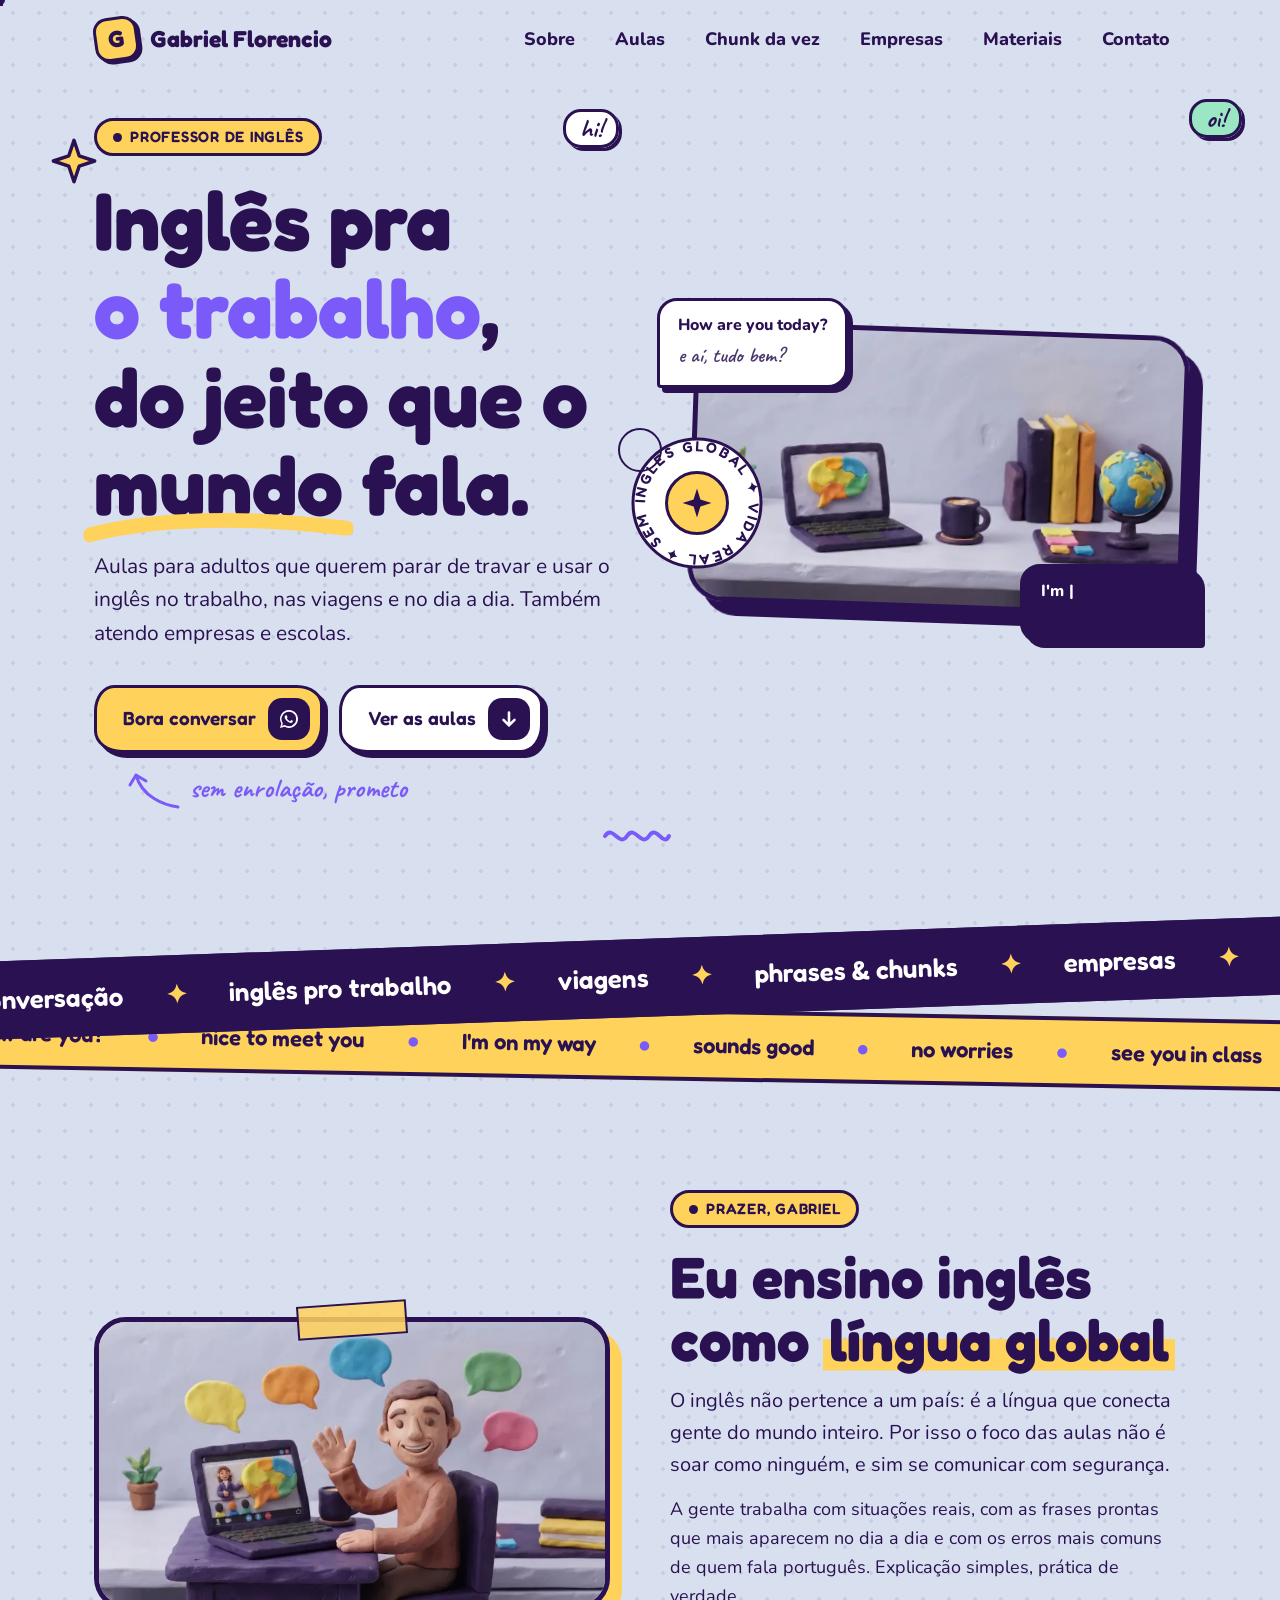
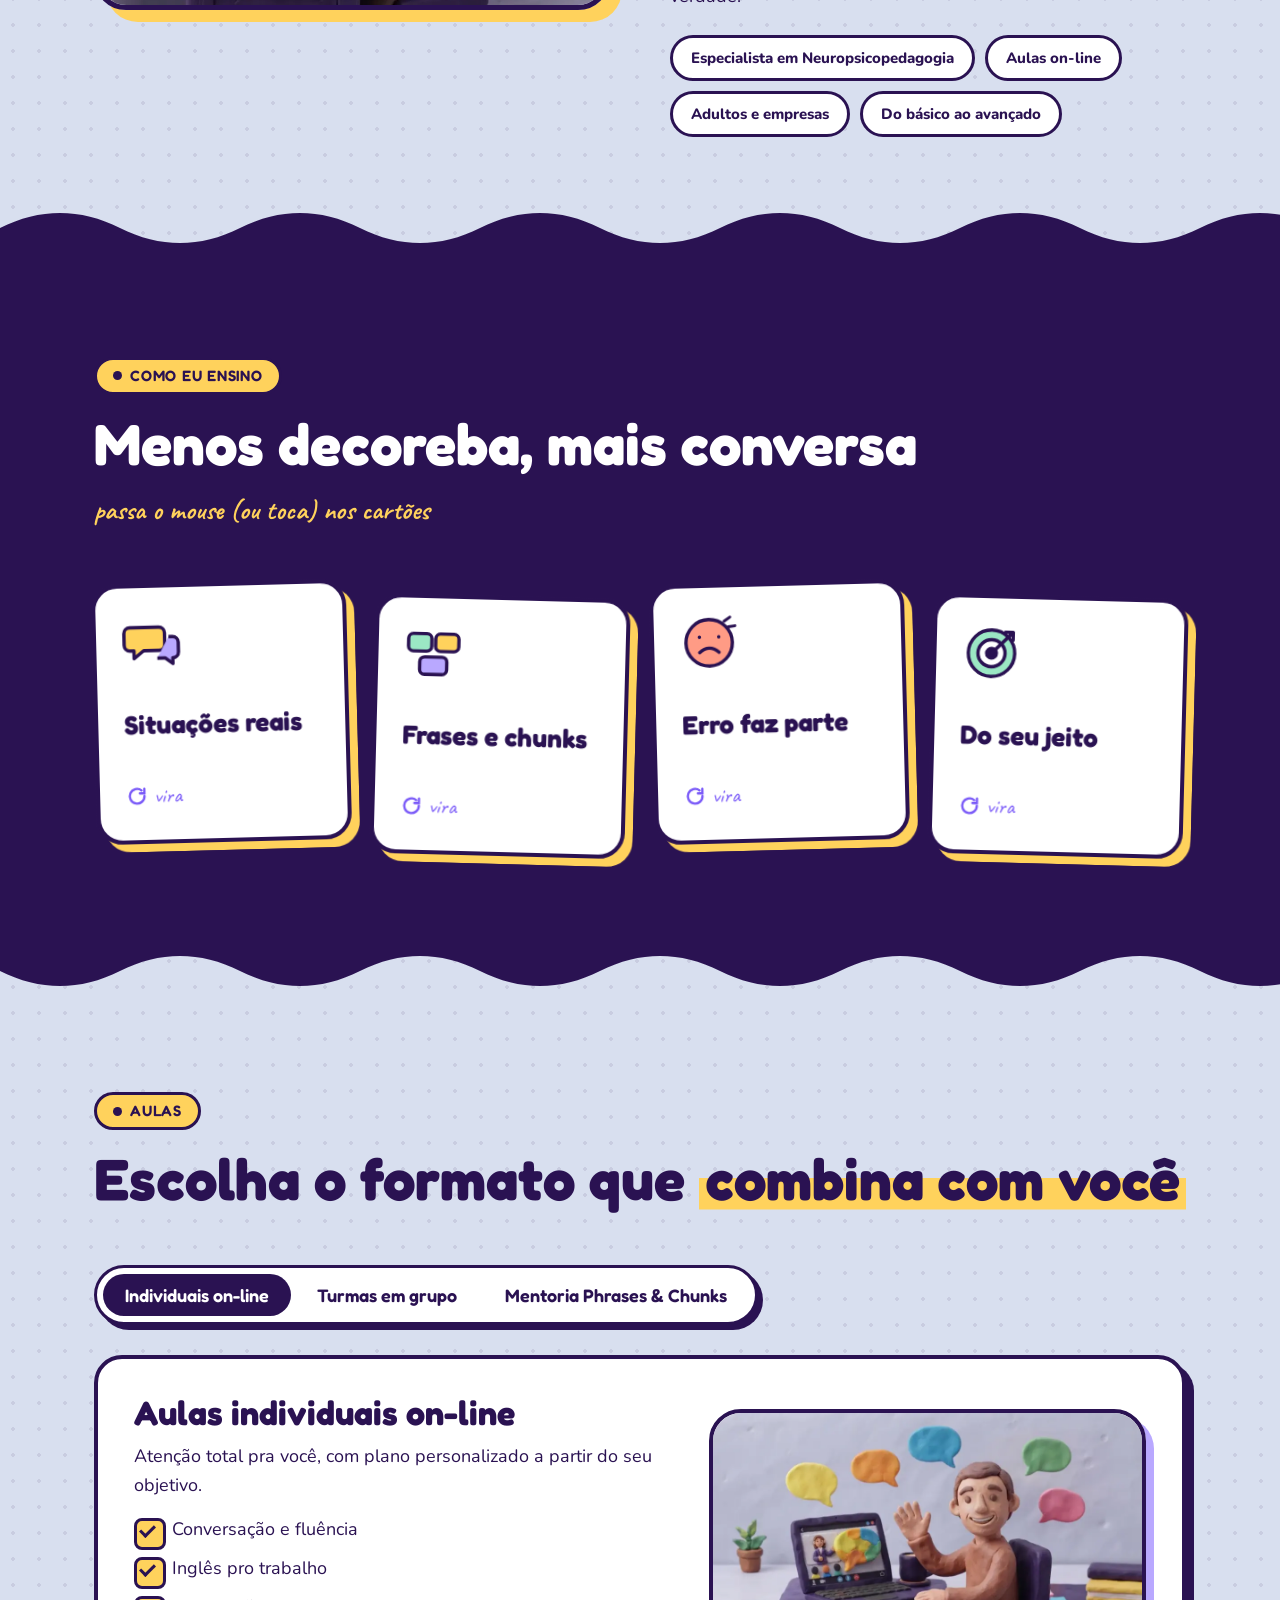
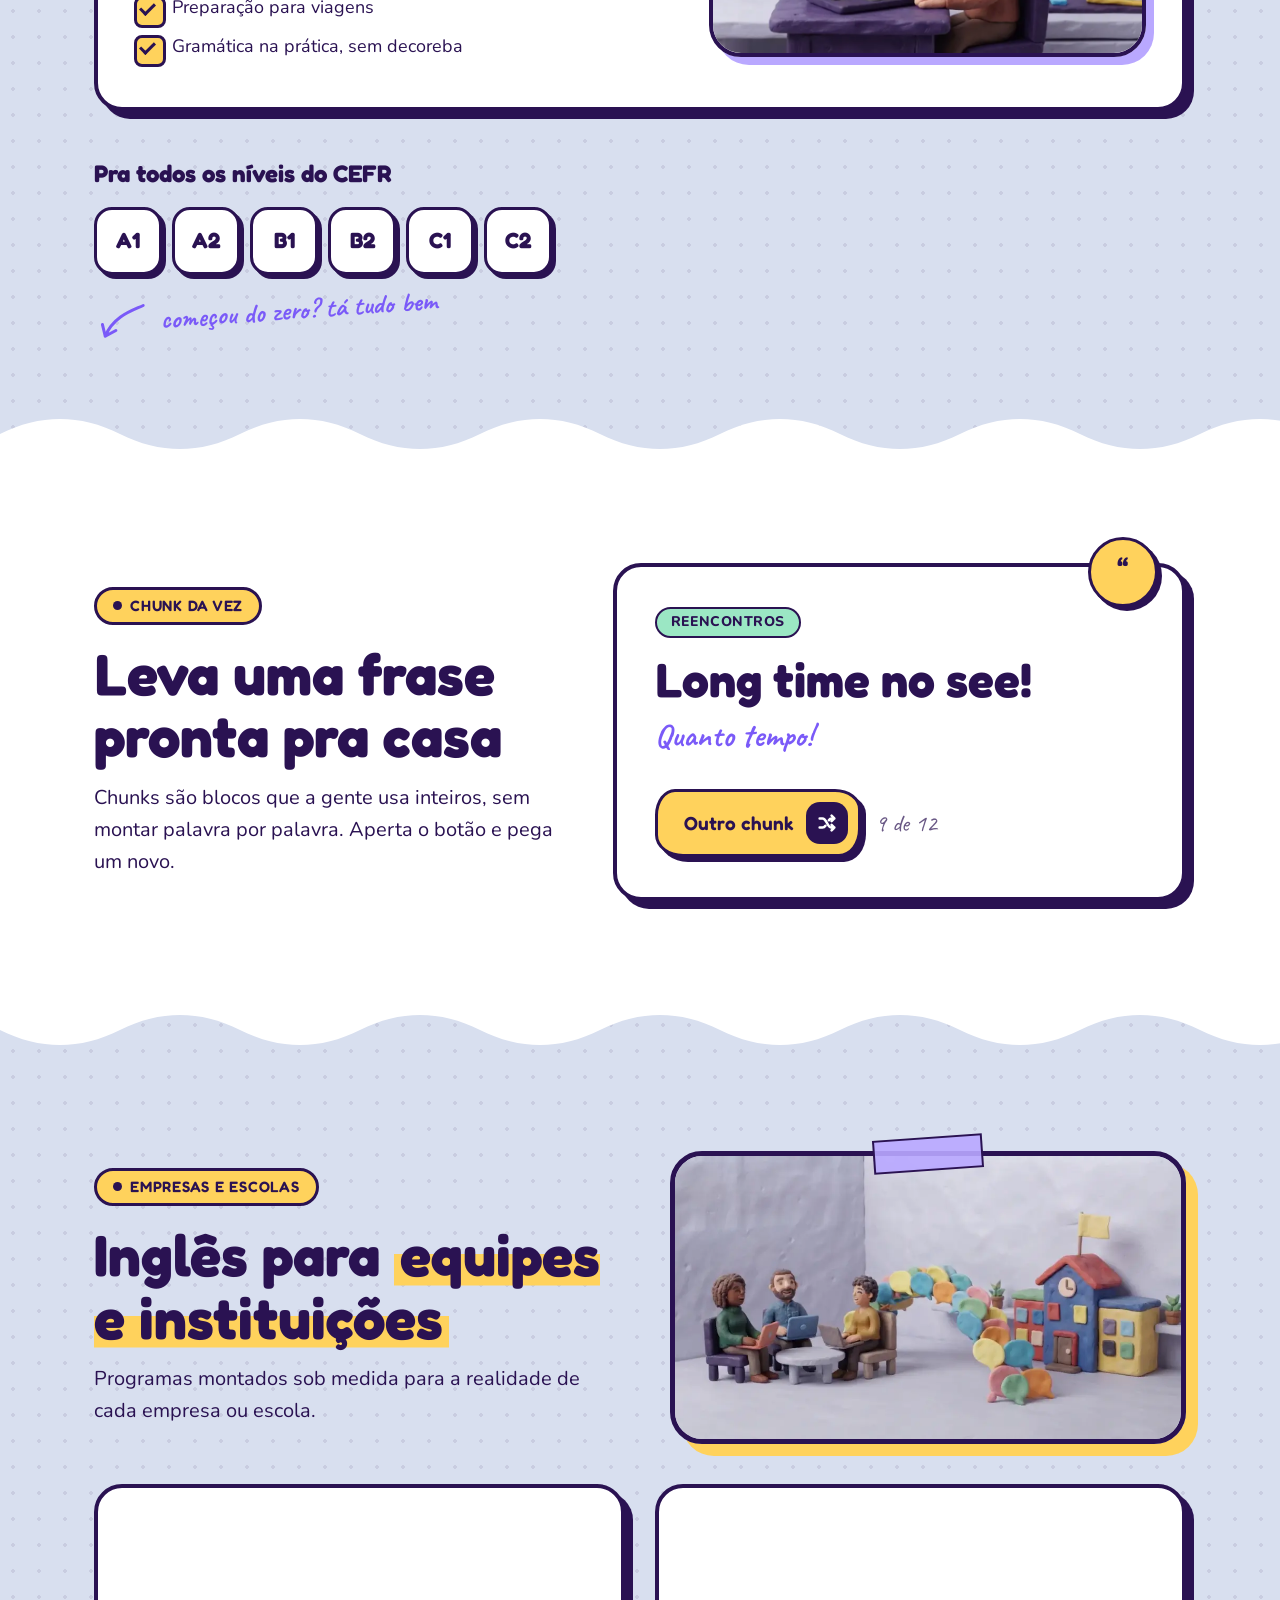
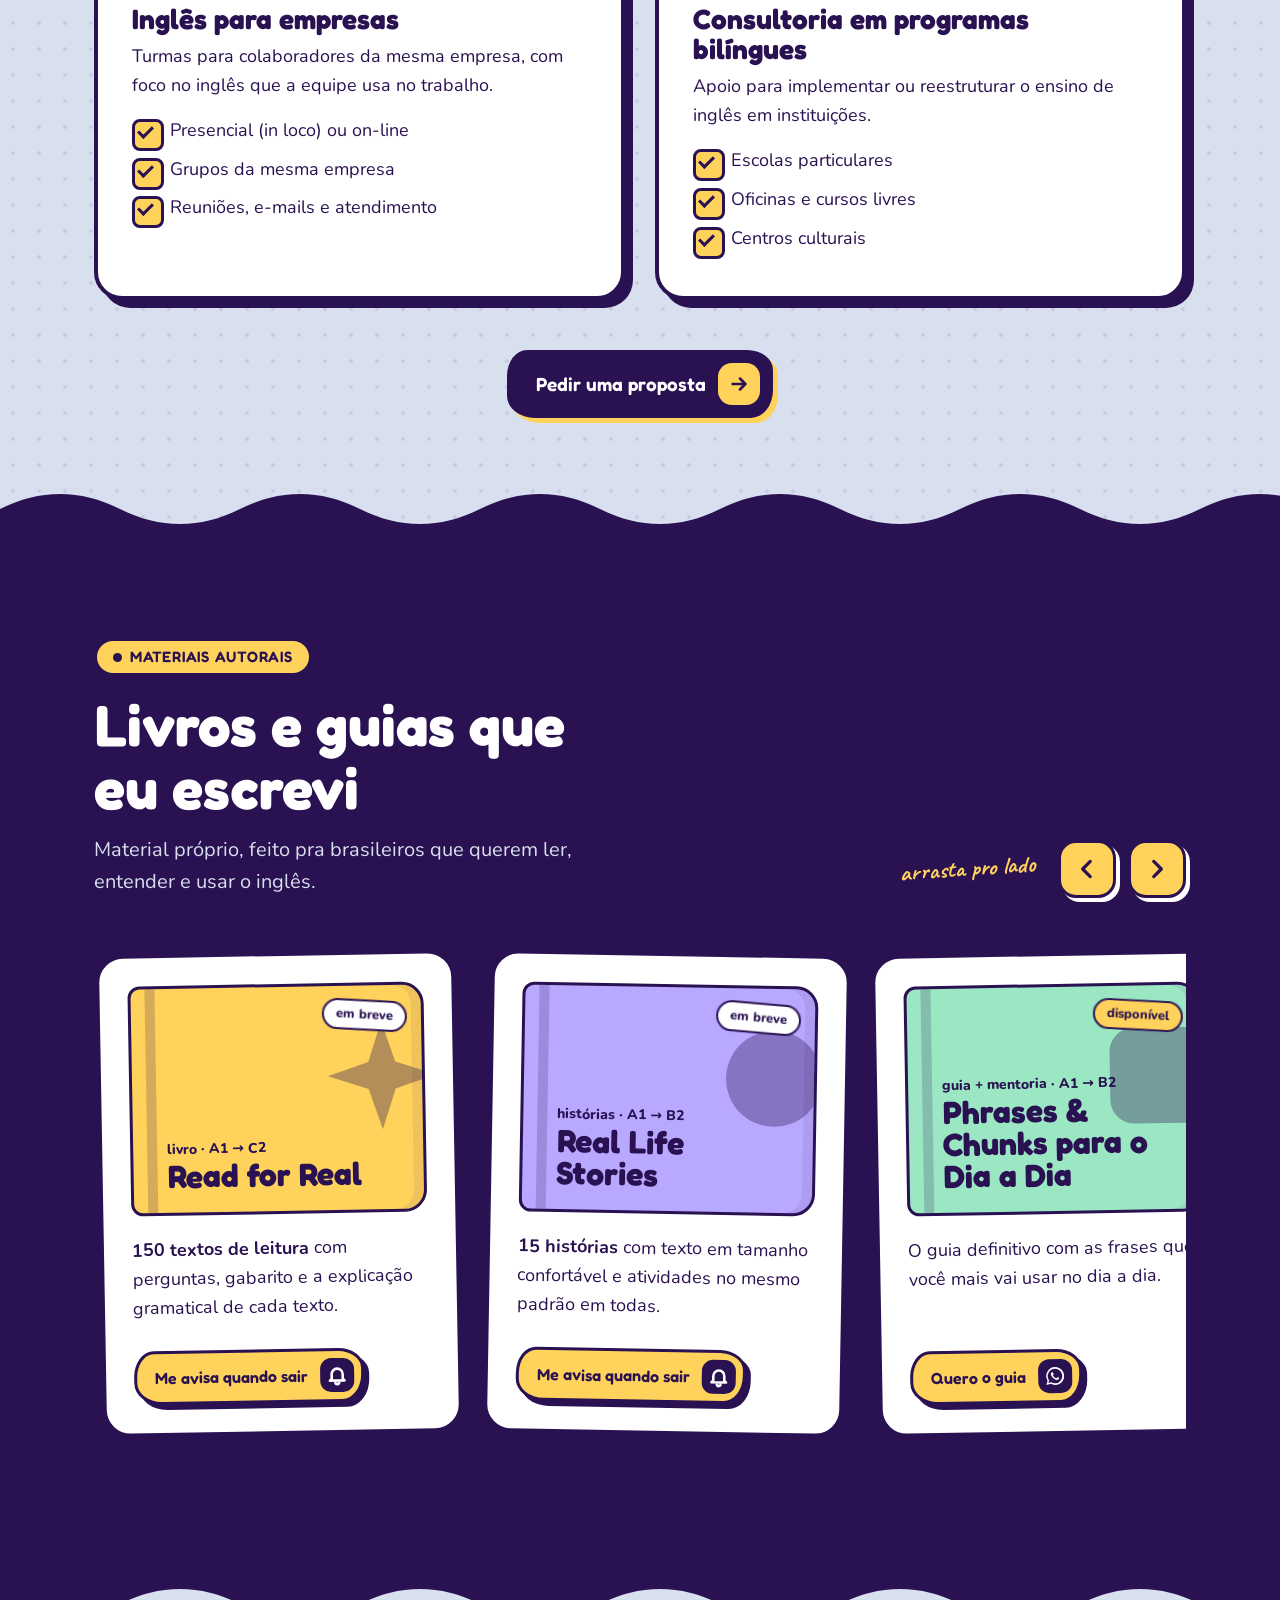
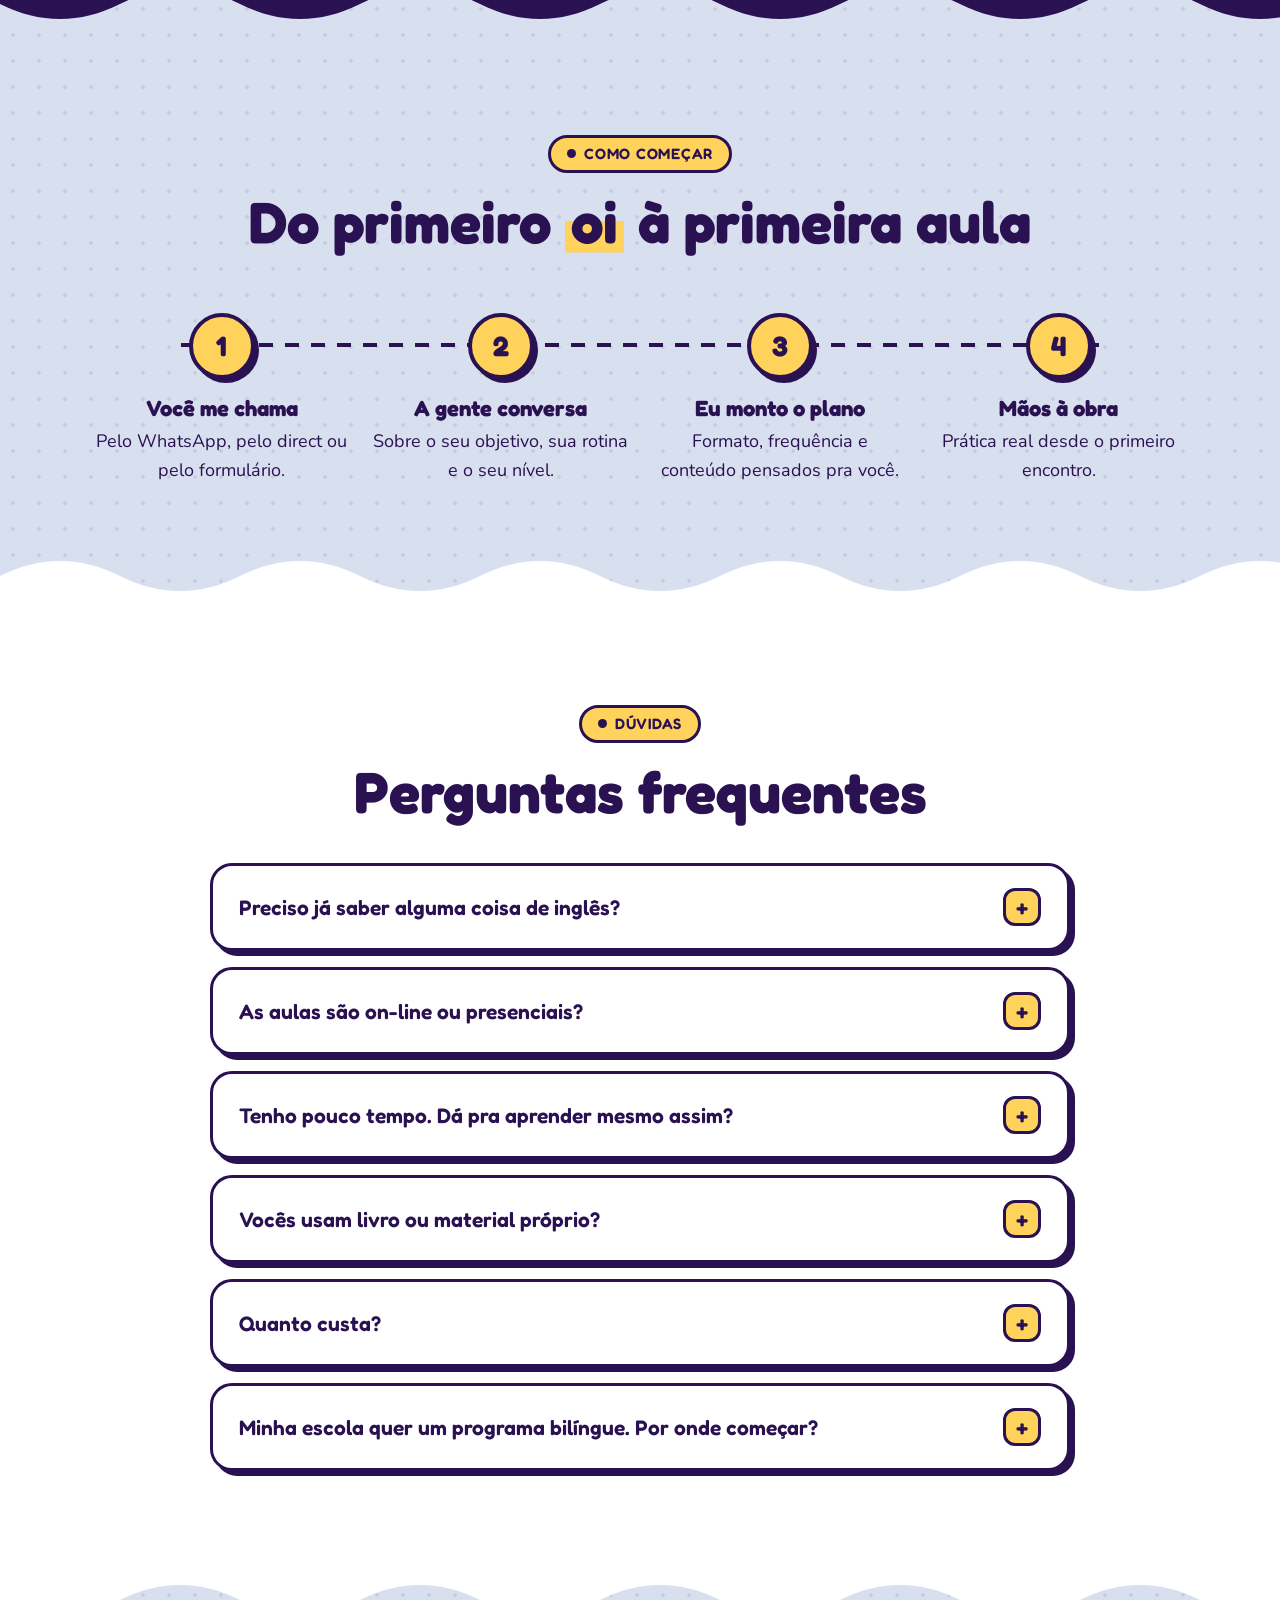
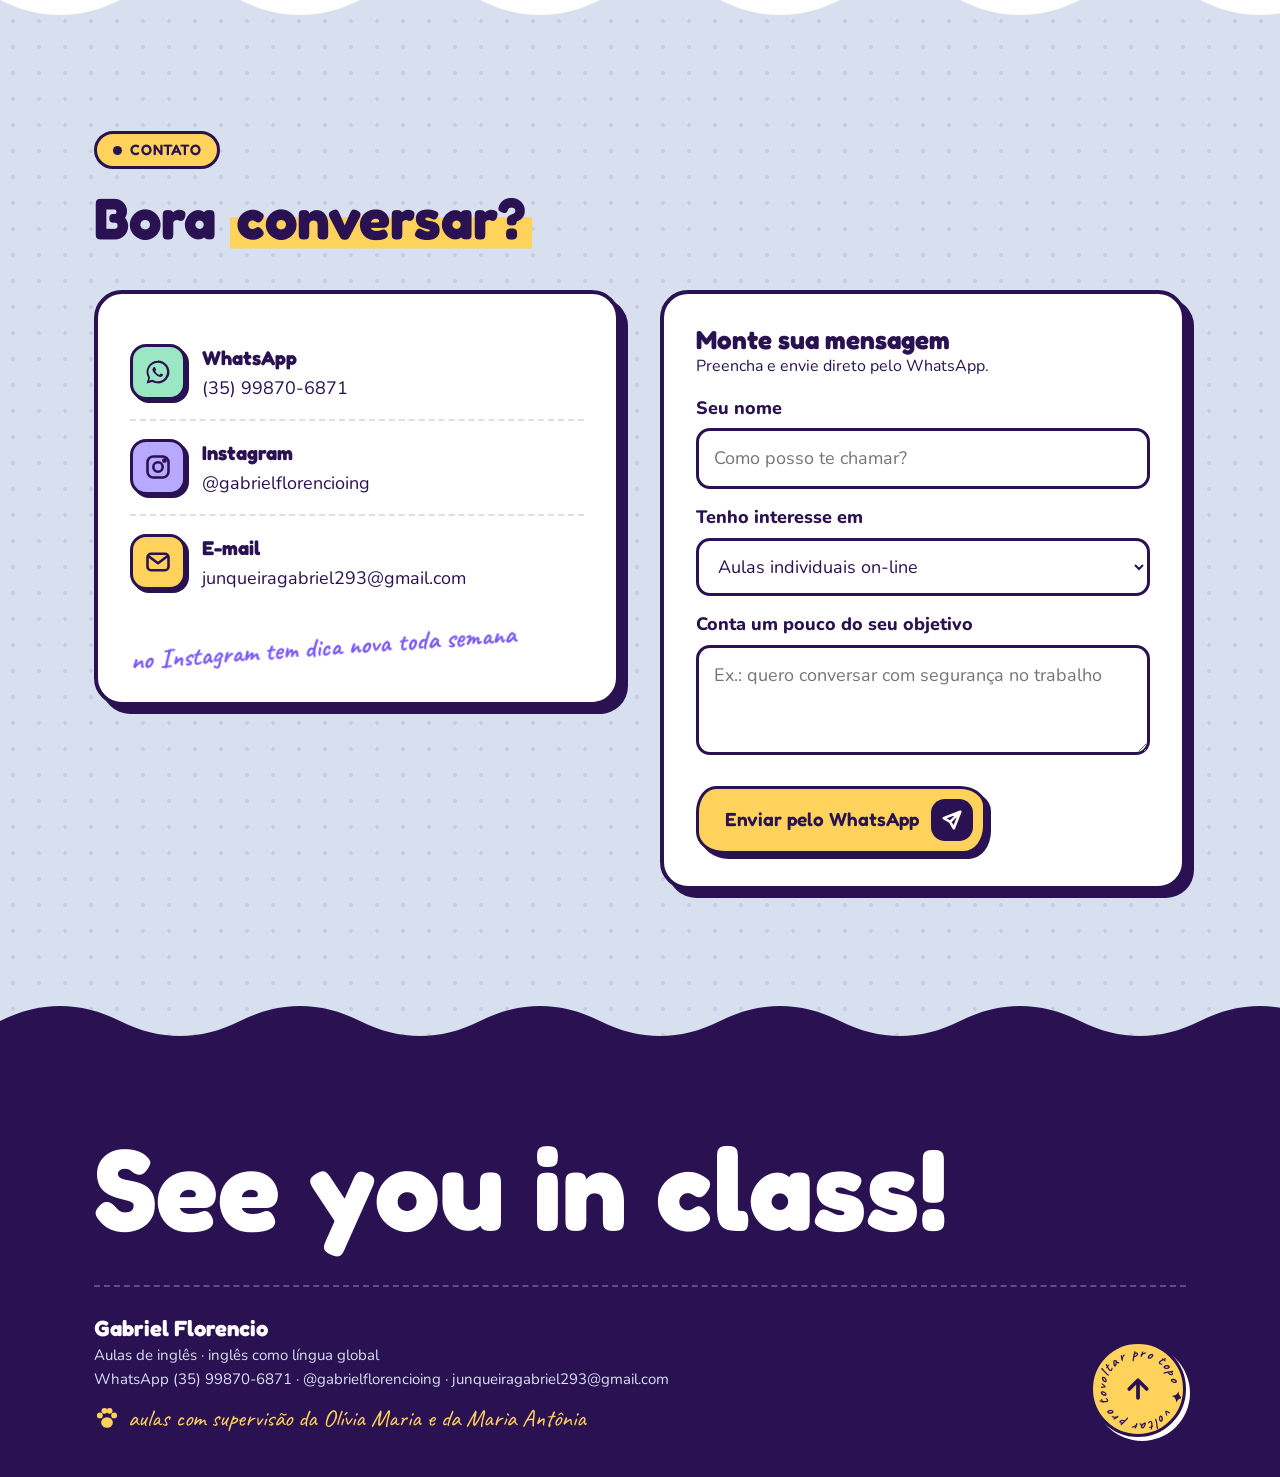
==== index.html @ f0389e50 "Add files via upload" ====
<!DOCTYPE html>
<html lang="pt-BR">
<head>
<meta charset="utf-8">
<meta name="viewport" content="width=device-width,initial-scale=1">
<title>Gabriel Florencio · Aulas de Inglês</title>
<meta name="description" content="Aulas de inglês para adultos, empresas e escolas. Inglês pra vida real, do jeito que o mundo fala.">
<meta property="og:title" content="Gabriel Florencio · Aulas de Inglês">
<meta property="og:description" content="Inglês pra vida real, do jeito que o mundo fala.">
<link rel="preconnect" href="https://fonts.googleapis.com"><link rel="preconnect" href="https://fonts.gstatic.com" crossorigin>
<link href="https://fonts.googleapis.com/css2?family=Fredoka:wght@500;600;700&family=Nunito:wght@400;600;700;800&family=Caveat:wght@600;700&display=swap" rel="stylesheet">
<link rel="icon" href="data:image/svg+xml,<svg xmlns='http://www.w3.org/2000/svg' viewBox='0 0 100 100'><rect width='100' height='100' rx='26' fill='%23FFD25C'/><text x='50' y='70' font-size='62' text-anchor='middle' font-family='Arial' font-weight='700' fill='%232A1252'>G</text></svg>">
<style>
:root{--lil:#D8DFEF;--ink:#2A1252;--yel:#FFD25C;--pur:#7A5AF8;--mint:#9BE7C4;--pink:#B9A8FF;--coral:#FF9B85}
*{box-sizing:border-box;margin:0;padding:0}
html{scroll-behavior:smooth;overflow-x:clip}
body{font-family:'Nunito',system-ui,sans-serif;color:var(--ink);background:var(--lil);background-image:radial-gradient(rgba(42,18,82,.09) 1.6px,transparent 1.6px);background-size:26px 26px;line-height:1.6;font-size:18px;overflow-x:clip}
h1,h2,h3,.f{font-family:'Fredoka',system-ui,sans-serif;line-height:1.08;font-weight:700}
.hand{font-family:'Caveat',cursive;font-weight:700}
a{color:inherit}
.wrap{max-width:1140px;margin:0 auto;padding:0 24px;position:relative}
img{max-width:100%;display:block}
::selection{background:var(--yel);color:var(--ink)}
/* cursor */
.cur,.cur2{position:fixed;left:0;top:0;pointer-events:none;z-index:999;border-radius:50%;display:none}
.cur{width:10px;height:10px;background:var(--ink);margin:-5px 0 0 -5px}
.cur2{width:44px;height:44px;border:2.5px solid var(--ink);margin:-22px 0 0 -22px;transition:width .25s,height .25s,margin .25s,background .25s}
.cur2.big{width:74px;height:74px;margin:-37px 0 0 -37px;background:rgba(255,210,92,.35)}
@media (pointer:fine){.cur,.cur2{display:block}}
#prog{position:fixed;top:0;left:0;height:6px;background:var(--yel);z-index:100;width:0;border-right:3px solid var(--ink);border-bottom:2px solid var(--ink)}
/* reveal */
.rv{opacity:0;transform:translateY(40px);transition:opacity .8s cubic-bezier(.2,.8,.2,1),transform .8s cubic-bezier(.2,.8,.2,1)}
.rv.l{transform:translateX(-60px) rotate(-3deg)}.rv.r{transform:translateX(60px) rotate(3deg)}.rv.z{transform:scale(.8) rotate(-4deg)}
.rv.in{opacity:1;transform:none}
.d1{transition-delay:.1s}.d2{transition-delay:.2s}.d3{transition-delay:.3s}.d4{transition-delay:.4s}
/* split words */
.sw{display:inline-block;opacity:0;transform:translateY(.6em) rotate(6deg);animation:wd .7s cubic-bezier(.3,1.5,.5,1) forwards;animation-delay:calc(var(--i)*70ms + .15s)}
@keyframes wd{to{opacity:1;transform:none}}
/* sticker */
.sticker{background:#fff;border:4px solid var(--ink);border-radius:28px;box-shadow:8px 8px 0 var(--ink);transition:box-shadow .25s}
.tilt{transform-style:preserve-3d;transition:transform .2s ease-out,box-shadow .25s;will-change:transform}
/* BUTTONS */
.btn{--mx:0px;--my:0px;position:relative;display:inline-flex;align-items:center;gap:12px;font-family:'Fredoka';font-weight:600;font-size:19px;text-decoration:none;padding:10px 10px 10px 26px;border:3px solid var(--ink);border-radius:20px 26px 22px 28px/26px 20px 28px 22px;box-shadow:5px 5px 0 var(--ink);transition:transform .2s cubic-bezier(.3,1.6,.5,1),box-shadow .2s,border-radius .4s;cursor:pointer;background:#fff;color:var(--ink);transform:translate(var(--mx),var(--my));-webkit-tap-highlight-color:transparent}
.btn:hover{transform:translate(calc(var(--mx) - 3px),calc(var(--my) - 3px)) rotate(-1.5deg);box-shadow:9px 9px 0 var(--ink);border-radius:28px 20px 26px 22px/22px 28px 20px 26px}
.btn:active{transform:translate(4px,4px) scale(.97);box-shadow:1px 1px 0 var(--ink)}
.btn .lbl{display:block;overflow:hidden;height:1.3em;line-height:1.3em}
.btn .lbl span{display:block;transition:transform .35s cubic-bezier(.6,0,.2,1);text-shadow:0 1.3em 0 currentColor}
.btn:hover .lbl span{transform:translateY(-1.3em)}
.btn .go{width:42px;height:42px;flex:none;border-radius:14px;background:var(--ink);display:grid;place-items:center;transition:transform .4s cubic-bezier(.3,1.6,.5,1),border-radius .4s}
.btn .go svg{width:22px;height:22px}
.btn:hover .go{transform:rotate(-12deg) scale(1.08);border-radius:50%}
.btn.y{background:var(--yel)}
.btn.k{background:var(--ink);color:#fff;box-shadow:5px 5px 0 var(--yel)}.btn.k:hover{box-shadow:9px 9px 0 var(--yel)}.btn.k .go{background:var(--yel)}
.btn.sm{font-size:16px;padding:7px 7px 7px 18px}.btn.sm .go{width:34px;height:34px;border-radius:11px}
.btn.fly .go svg{animation:fly 1s cubic-bezier(.5,0,.6,1) forwards}
@keyframes fly{40%{transform:translate(-6px,4px) rotate(-10deg)}100%{transform:translate(160px,-120px) rotate(20deg);opacity:0}}
.spark{position:fixed;pointer-events:none;z-index:998;width:14px;height:14px;margin:-7px 0 0 -7px}
.tag{display:inline-flex;align-items:center;gap:8px;font-family:'Fredoka';font-weight:600;font-size:15px;letter-spacing:.05em;text-transform:uppercase;background:var(--yel);border:3px solid var(--ink);border-radius:999px;padding:4px 16px;transform:rotate(-2deg);transition:transform .3s cubic-bezier(.3,1.6,.5,1)}
.tag:hover{transform:rotate(3deg) scale(1.06)}
.tag::before{content:'';width:9px;height:9px;border-radius:50%;background:var(--ink);animation:blink 1.6s infinite}
@keyframes blink{50%{transform:scale(.4)}}
.hl{background:linear-gradient(var(--yel),var(--yel)) no-repeat 0 88%/0% 45%;transition:background-size 1s cubic-bezier(.6,0,.2,1) .4s;padding:0 .1em}
.in .hl,.hl.in{background-size:100% 45%}
section{padding:110px 0;position:relative}
.sec-title{font-size:clamp(34px,4.8vw,58px);margin:18px 0 14px}
.lead{font-size:20px;max-width:680px}
.note{font-family:'Caveat';font-weight:700;font-size:27px;color:var(--pur);display:inline-flex;align-items:flex-start;gap:6px;transform:rotate(-4deg)}
.note svg{width:60px;height:44px;flex:none}
.note path{stroke-dasharray:120;stroke-dashoffset:120;transition:stroke-dashoffset 1.2s .6s}
.in .note path,.note.in path{stroke-dashoffset:0}
/* waves */
.dark,.white{position:relative}
.dark{background:var(--ink);color:#fff}
.white{background:#fff}
.dark::before,.dark::after,.white::before,.white::after{content:'';position:absolute;left:0;right:0;height:40px;background-repeat:repeat-x;background-size:240px 40px;pointer-events:none}
.dark::before{top:-39px;background-image:url("data:image/svg+xml,%3Csvg xmlns='http://www.w3.org/2000/svg' viewBox='0 0 240 40'%3E%3Cpath d='M0 40V20C40 0 80 0 120 20S200 40 240 20V40Z' fill='%232A1252'/%3E%3C/svg%3E")}
.dark::after{bottom:-39px;transform:scaleY(-1);background-image:url("data:image/svg+xml,%3Csvg xmlns='http://www.w3.org/2000/svg' viewBox='0 0 240 40'%3E%3Cpath d='M0 40V20C40 0 80 0 120 20S200 40 240 20V40Z' fill='%232A1252'/%3E%3C/svg%3E")}
.white::before{top:-39px;background-image:url("data:image/svg+xml,%3Csvg xmlns='http://www.w3.org/2000/svg' viewBox='0 0 240 40'%3E%3Cpath d='M0 40V20C40 0 80 0 120 20S200 40 240 20V40Z' fill='%23fff'/%3E%3C/svg%3E")}
.white::after{bottom:-39px;transform:scaleY(-1);background-image:url("data:image/svg+xml,%3Csvg xmlns='http://www.w3.org/2000/svg' viewBox='0 0 240 40'%3E%3Cpath d='M0 40V20C40 0 80 0 120 20S200 40 240 20V40Z' fill='%23fff'/%3E%3C/svg%3E")}
.dark .sticker{color:var(--ink)}
/* nav */
nav{position:sticky;top:0;z-index:60;transition:background .3s,box-shadow .3s}
nav.sc{background:rgba(216,223,239,.94);backdrop-filter:blur(10px);box-shadow:0 3px 0 var(--ink)}
nav .wrap{display:flex;align-items:center;justify-content:space-between;height:78px}
.logo{font-family:'Fredoka';font-weight:700;font-size:23px;text-decoration:none;display:flex;align-items:center;gap:12px}
.logo i{width:44px;height:44px;border-radius:14px;background:var(--yel);border:3px solid var(--ink);display:grid;place-items:center;font-style:normal;transform:rotate(-8deg);transition:transform .6s cubic-bezier(.3,1.6,.5,1);box-shadow:3px 3px 0 var(--ink)}
.logo:hover i{transform:rotate(352deg) scale(1.1)}
.menu{display:flex;gap:8px;font-weight:800;align-items:center}
.menu a{text-decoration:none;padding:6px 14px;border-radius:999px;border:2.5px solid transparent;transition:all .25s}
.menu a:hover{border-color:var(--ink);transform:rotate(-3deg);background:#fff}
.menu a.act{background:var(--yel);border-color:var(--ink)}
.burger{display:none;background:var(--yel);border:3px solid var(--ink);border-radius:14px;width:50px;height:46px;cursor:pointer;position:relative;box-shadow:3px 3px 0 var(--ink)}
.burger i{position:absolute;left:12px;right:12px;height:3px;background:var(--ink);border-radius:2px;transition:transform .3s,opacity .3s}
.burger i:nth-child(1){top:13px}.burger i:nth-child(2){top:20px}.burger i:nth-child(3){top:27px}
.burger.x i:nth-child(1){transform:translateY(7px) rotate(45deg)}.burger.x i:nth-child(2){opacity:0}.burger.x i:nth-child(3){transform:translateY(-7px) rotate(-45deg)}
/* hero */
.hero{padding:40px 0 130px;position:relative}
.hero .wrap{display:grid;grid-template-columns:1.05fr .95fr;gap:50px;align-items:center}
.hero h1{font-size:clamp(44px,6.4vw,84px);margin:20px 0}
.rot{display:inline-block;color:var(--pur)}
.rot span{display:inline-block;animation:pop .55s cubic-bezier(.3,1.6,.5,1)}
@keyframes pop{from{transform:translateY(40px) rotate(-8deg) scale(.6);opacity:0}to{transform:none;opacity:1}}
.scr{position:relative;display:inline-block;white-space:nowrap}
.scr svg{position:absolute;left:-4%;bottom:-.18em;width:108%;height:.4em;overflow:visible}
.scr path{stroke-dasharray:400;stroke-dashoffset:400;animation:draw 1s 1.4s cubic-bezier(.6,0,.2,1) forwards}
@keyframes draw{to{stroke-dashoffset:0}}
.hero p.sub{font-size:21px;max-width:560px}
.ctas{display:flex;gap:16px;flex-wrap:wrap;margin-top:34px;align-items:center}
.hero .note{margin:14px 0 0 30px}
.hero-art{position:relative}
.hero-art .frame{border-radius:36px;overflow:hidden;border:5px solid var(--ink);box-shadow:14px 14px 0 var(--ink);transform:rotate(2deg);animation:float 6s ease-in-out infinite}
@keyframes float{0%,100%{transform:rotate(2deg) translateY(0)}50%{transform:rotate(.5deg) translateY(-14px)}}
.bub{position:absolute;padding:12px 18px;border-radius:20px;border:3px solid var(--ink);font-weight:800;font-size:16px;box-shadow:5px 5px 0 var(--ink);white-space:nowrap;z-index:2;min-width:180px}
.bub small{display:block;font-family:'Caveat';font-size:21px;font-weight:600;opacity:.85;min-height:1.1em}
.bub.a{top:-30px;left:-34px;background:#fff;border-bottom-left-radius:4px;animation:bob 4s ease-in-out infinite}
.bub.b{bottom:-34px;right:-14px;background:var(--ink);color:#fff;border-bottom-right-radius:4px;animation:bob 4s ease-in-out -2s infinite}
.bub.b small{color:var(--yel)}
.typing::after{content:'|';animation:blink 1s infinite;margin-left:1px}
@keyframes bob{0%,100%{transform:translateY(0) rotate(-2deg)}50%{transform:translateY(-10px) rotate(2deg)}}
.badge{position:absolute;left:-60px;bottom:40px;width:132px;height:132px;z-index:3}
.badge .ring{width:100%;height:100%;animation:spin 14s linear infinite}
.badge .mid{position:absolute;inset:34px;border-radius:50%;background:var(--yel);border:3px solid var(--ink);display:grid;place-items:center}
.badge .mid svg{width:34px;height:34px;animation:spin 6s linear infinite reverse}
@keyframes spin{to{transform:rotate(360deg)}}
.doodle{position:absolute;pointer-events:none;transition:transform .3s ease-out}
.doodle .in3{animation:wig 5s ease-in-out infinite}
@keyframes wig{0%,100%{transform:rotate(-8deg)}50%{transform:rotate(8deg) translateY(-8px)}}
.say{font-family:'Caveat';font-weight:700;font-size:26px;background:#fff;border:3px solid var(--ink);border-radius:18px;padding:0 14px;box-shadow:3px 3px 0 var(--ink)}
/* marquee */
.marqs{transform:rotate(-2deg);margin:-10px -30px 0;position:relative;z-index:2}
.marq{background:var(--ink);color:#fff;border:4px solid var(--ink);overflow:hidden;padding:14px 0}
.marq.two{background:var(--yel);color:var(--ink);transform:rotate(3deg);margin-top:-8px;position:relative;z-index:-1}
.marq .tr{display:flex;width:max-content;animation:mq 34s linear infinite;font-family:'Fredoka';font-weight:600;font-size:26px}
.marq.two .tr{animation-direction:reverse;font-size:22px}
.marq:hover .tr{animation-play-state:paused}
.marq .tr span{display:flex;align-items:center;gap:42px;padding-right:42px}
.marq .tr b{color:var(--yel);font-weight:600;display:inline-block;animation:spin 4s linear infinite}
.marq.two .tr b{color:var(--pur)}
@keyframes mq{to{transform:translateX(-50%)}}
/* split */
.split{display:grid;grid-template-columns:1fr 1fr;gap:60px;align-items:center}
.art{border-radius:32px;overflow:hidden;border:5px solid var(--ink);box-shadow:12px 12px 0 var(--yel);position:relative}
.art img{transition:transform 1.2s}
.art:hover img{transform:scale(1.07)}
.pin{position:absolute;width:110px;height:34px;background:rgba(255,210,92,.85);border:2px solid var(--ink);top:-14px;left:50%;margin-left:-55px;transform:rotate(-4deg);z-index:2}
.artw{position:relative}
.chips{display:flex;flex-wrap:wrap;gap:10px;margin-top:24px}
.chip{background:#fff;border:3px solid var(--ink);border-radius:999px;padding:8px 18px;font-weight:800;font-size:15px;transition:transform .3s cubic-bezier(.3,1.6,.5,1),background .2s;cursor:default}
.chip:nth-child(odd):hover{transform:rotate(-5deg) scale(1.08);background:var(--yel)}
.chip:nth-child(even):hover{transform:rotate(5deg) scale(1.08);background:var(--mint)}
/* flips */
.flips{display:grid;grid-template-columns:repeat(4,1fr);gap:24px;margin-top:50px}
.flip{perspective:1000px;height:260px;cursor:pointer}
.flip:nth-child(odd){transform:rotate(-1.5deg)}.flip:nth-child(even){transform:rotate(1.5deg) translateY(14px)}
.flip .in2{position:relative;width:100%;height:100%;transition:transform .8s cubic-bezier(.3,1.4,.5,1);transform-style:preserve-3d}
.flip.on .in2{transform:rotateY(180deg)}
@media (hover:hover){.flip:hover .in2{transform:rotateY(180deg)}}
.flip .fc{position:absolute;inset:0;backface-visibility:hidden;border:4px solid var(--ink);border-radius:26px;padding:26px;display:flex;flex-direction:column;justify-content:space-between}
.flip .front{background:#fff;color:var(--ink);box-shadow:8px 8px 0 var(--yel)}
.flip .back{background:var(--yel);color:var(--ink);transform:rotateY(180deg);box-shadow:8px 8px 0 #fff;justify-content:center;font-weight:700;font-size:18px}
.flip .ic{width:58px;height:58px}
.flip h3{font-size:26px}
.flip .hint{font-family:'Caveat';font-size:22px;color:var(--pur);display:flex;align-items:center;gap:6px}
.flip .hint svg{width:22px;height:22px;animation:spin 3s linear infinite}
/* tabs */
.tabs{display:inline-flex;gap:4px;flex-wrap:wrap;margin-top:40px;background:#fff;border:3px solid var(--ink);border-radius:999px;padding:6px;position:relative;box-shadow:5px 5px 0 var(--ink)}
.tabs .ind{position:absolute;top:6px;bottom:6px;border-radius:999px;background:var(--ink);transition:left .45s cubic-bezier(.3,1.4,.5,1),width .45s cubic-bezier(.3,1.4,.5,1);z-index:0}
.tabs button{position:relative;z-index:1;font-family:'Fredoka';font-weight:600;font-size:18px;padding:10px 22px;border:0;border-radius:999px;background:none;cursor:pointer;transition:color .3s;color:var(--ink)}
.tabs button.on{color:#fff}
.panes{margin-top:30px;position:relative}
.pane{display:none;grid-template-columns:1.1fr .9fr;gap:40px;align-items:center;padding:36px}
.pane.on{display:grid;animation:pane .6s cubic-bezier(.3,1.3,.5,1)}
@keyframes pane{from{opacity:0;transform:translateY(30px) rotate(-1.5deg) scale(.96)}to{opacity:1;transform:none}}
.pane h3{font-size:34px;margin-bottom:10px}
.pane .art{border-width:4px;box-shadow:8px 8px 0 var(--pink)}
ul.check{list-style:none;margin-top:16px}
ul.check li{padding-left:38px;position:relative;margin:10px 0}
ul.check li::before{content:'';position:absolute;left:0;top:3px;width:26px;height:26px;border-radius:8px;background:var(--yel);border:3px solid var(--ink);transition:transform .3s cubic-bezier(.3,1.6,.5,1)}
ul.check li::after{content:'';position:absolute;left:9px;top:7px;width:6px;height:12px;border:solid var(--ink);border-width:0 3px 3px 0;transform:rotate(45deg)}
ul.check li:hover::before{transform:rotate(-15deg) scale(1.15);background:var(--mint)}
.levels{display:flex;gap:10px;flex-wrap:wrap;margin-top:20px}
.lv{font-family:'Fredoka';font-weight:700;font-size:22px;width:68px;height:68px;border-radius:18px;border:3px solid var(--ink);display:grid;place-items:center;background:#fff;transition:transform .35s cubic-bezier(.3,1.6,.5,1),background .3s;box-shadow:4px 4px 0 var(--ink)}
.in .lv{animation:hop .6s cubic-bezier(.3,1.6,.5,1) backwards}
.in .lv:nth-child(2){animation-delay:.08s}.in .lv:nth-child(3){animation-delay:.16s}.in .lv:nth-child(4){animation-delay:.24s}.in .lv:nth-child(5){animation-delay:.32s}.in .lv:nth-child(6){animation-delay:.4s}
@keyframes hop{from{transform:translateY(40px) scale(.5);opacity:0}}
.lv:hover{transform:translateY(-10px) rotate(-8deg);background:var(--yel)}
/* chunk */
.chunkwrap{display:grid;grid-template-columns:.9fr 1.1fr;gap:50px;align-items:center}
.chunk{perspective:1200px}
.chunk .cardc{padding:40px 38px;position:relative;min-height:290px;display:flex;flex-direction:column;justify-content:center;transform-origin:center}
.chunk .cardc.swap{animation:swap .6s cubic-bezier(.5,0,.3,1.3)}
@keyframes swap{0%{transform:none}45%{transform:rotateX(90deg) scale(.95)}55%{transform:rotateX(-90deg) scale(.95)}100%{transform:none}}
.chunk .sit{display:inline-block;align-self:flex-start;background:var(--mint);border:2.5px solid var(--ink);border-radius:999px;padding:2px 14px;font-weight:800;font-size:14px;text-transform:uppercase;letter-spacing:.04em}
.chunk .en{font-family:'Fredoka';font-weight:700;font-size:clamp(32px,4vw,48px);margin:16px 0 6px;line-height:1.05}
.chunk .pt{font-family:'Caveat';font-weight:700;font-size:32px;color:var(--pur)}
.chunk .qm{position:absolute;top:-30px;right:24px;width:70px;height:70px;border-radius:50%;background:var(--yel);border:3px solid var(--ink);display:grid;place-items:center;font-family:'Fredoka';font-size:46px;line-height:1;box-shadow:4px 4px 0 var(--ink);animation:bob 3s ease-in-out infinite}
.chunk .row{display:flex;gap:14px;align-items:center;margin-top:28px;flex-wrap:wrap}
.chunk .cnt{font-family:'Caveat';font-size:24px;color:var(--ink);opacity:.7}
/* companies */
.cards2{display:grid;grid-template-columns:1fr 1fr;gap:30px;margin-top:40px}
.card{padding:34px}
.card h3{font-size:28px;margin:16px 0 8px}
.ico{width:66px;height:66px;border-radius:20px;border:3px solid var(--ink);display:grid;place-items:center;background:var(--yel);transition:transform .5s cubic-bezier(.3,1.6,.5,1);box-shadow:3px 3px 0 var(--ink)}
.card:hover .ico{transform:rotate(-14deg) scale(1.12)}
.ico svg{width:36px;height:36px}
/* carousel */
.carousel{display:flex;gap:28px;overflow-x:auto;scroll-snap-type:x mandatory;padding:24px 8px 40px;margin-top:30px;scrollbar-width:none;cursor:grab}
.carousel.drag{cursor:grabbing;scroll-snap-type:none}
.carousel::-webkit-scrollbar{display:none}
.book{flex:0 0 min(360px,82%);scroll-snap-align:start;padding:28px;display:flex;flex-direction:column;user-select:none}
.book:nth-child(odd){transform:rotate(-1deg)}.book:nth-child(even){transform:rotate(1deg)}
.cover{height:230px;border-radius:12px 22px 22px 12px;border:3px solid var(--ink);display:flex;flex-direction:column;justify-content:flex-end;padding:20px 20px 20px 34px;margin-bottom:20px;position:relative;overflow:hidden;transition:transform .5s cubic-bezier(.3,1.5,.5,1);box-shadow:inset -10px 0 0 rgba(42,18,82,.08)}
.book:hover .cover{transform:perspective(600px) rotateY(-14deg) rotate(-2deg) scale(1.03)}
.cover b{font-family:'Fredoka';font-size:32px;line-height:1;position:relative}
.cover small{font-weight:800;font-size:14px;position:relative}
.cover::before{content:'';position:absolute;left:14px;top:0;bottom:0;width:10px;background:rgba(42,18,82,.2)}
.cover .deco{position:absolute;right:-20px;top:30px;width:120px;height:120px;opacity:.35}
.soon{position:absolute;top:14px;right:14px;background:#fff;border:2px solid var(--ink);border-radius:999px;padding:3px 12px;font-weight:800;font-size:13px;transform:rotate(4deg)}
.book .btn{margin-top:auto;align-self:flex-start}
.carnav{display:flex;gap:12px;justify-content:flex-end}
.carnav button{width:58px;height:58px;border-radius:18px;border:3px solid var(--ink);background:var(--yel);cursor:pointer;box-shadow:4px 4px 0 #fff;transition:transform .25s cubic-bezier(.3,1.6,.5,1);color:var(--ink);display:grid;place-items:center}
.carnav button svg{width:26px;height:26px}
.carnav button:hover{transform:rotate(-10deg) scale(1.08)}
.carnav button:active{transform:translate(3px,3px)}
/* steps */
.steps{display:grid;grid-template-columns:repeat(4,1fr);gap:24px;margin-top:60px;position:relative}
.steps .ln{position:absolute;top:30px;left:8%;right:8%;height:4px;background:repeating-linear-gradient(90deg,var(--ink) 0 14px,transparent 14px 26px);transform:scaleX(0);transform-origin:left;transition:transform 1.8s cubic-bezier(.6,0,.2,1)}
.steps.in .ln{transform:scaleX(1)}
.step{text-align:center;position:relative}
.step .num{width:66px;height:66px;margin:0 auto 18px;border-radius:50%;background:var(--yel);border:4px solid var(--ink);display:grid;place-items:center;font-family:'Fredoka';font-weight:700;font-size:28px;position:relative;z-index:1;transition:transform .5s cubic-bezier(.3,1.6,.5,1);box-shadow:4px 4px 0 var(--ink);transform:scale(0)}
.steps.in .num{transform:scale(1)}
.steps.in .step:nth-child(3) .num{transition-delay:.4s}.steps.in .step:nth-child(4) .num{transition-delay:.8s}.steps.in .step:nth-child(5) .num{transition-delay:1.2s}.steps.in .step:nth-child(2) .num{transition-delay:0s}
.steps.in .step:hover .num{transform:scale(1.18) rotate(12deg);transition-delay:0s}
.step h3{font-size:22px;margin-bottom:6px}
/* faq */
.faq{max-width:860px;margin:40px auto 0}
.qa{background:#fff;border:3px solid var(--ink);border-radius:22px;margin-top:16px;box-shadow:5px 5px 0 var(--ink);overflow:hidden;transition:box-shadow .25s,transform .25s}
.qa:hover{transform:translateX(6px)}
.qa.on{box-shadow:8px 8px 0 var(--yel),8px 8px 0 3px var(--ink)}
.qa button{width:100%;text-align:left;background:none;border:0;font-family:'Fredoka';font-weight:600;font-size:21px;padding:22px 26px;cursor:pointer;display:flex;justify-content:space-between;gap:20px;align-items:center;color:var(--ink)}
.qa .pl{width:38px;height:38px;flex:none;border-radius:12px;background:var(--yel);border:3px solid var(--ink);display:grid;place-items:center;transition:transform .5s cubic-bezier(.3,1.6,.5,1),background .3s,border-radius .3s;font-size:24px;line-height:1}
.qa.on .pl{transform:rotate(135deg);background:var(--pink);border-radius:50%}
.qa .ans{max-height:0;transition:max-height .45s ease,padding .45s;padding:0 26px}
.qa.on .ans{max-height:300px;padding:0 26px 24px}
/* contact */
.contact{display:grid;grid-template-columns:1fr 1fr;gap:40px;align-items:start;margin-top:40px}
.cbox{padding:32px}
.cline{display:flex;align-items:center;gap:16px;padding:16px 0;border-bottom:2px dashed var(--lil);text-decoration:none;transition:transform .3s cubic-bezier(.3,1.6,.5,1)}
.cline:hover{transform:translateX(10px)}
.cline:hover .ico{transform:rotate(-12deg) scale(1.1)}
.cline:last-of-type{border:0}
.cline .ico{width:56px;height:56px;border-radius:16px}
.cline .ico svg{width:28px;height:28px}
.cline b{display:block;font-family:'Fredoka';font-size:20px}
form label{display:block;font-weight:800;margin:14px 0 6px}
form input,form select,form textarea{width:100%;font:inherit;padding:13px 15px;border:3px solid var(--ink);border-radius:14px;background:#fff;transition:box-shadow .25s,transform .25s;color:var(--ink)}
form input:focus,form select:focus,form textarea:focus{outline:none;box-shadow:5px 5px 0 var(--yel);transform:translate(-2px,-2px)}
form textarea{min-height:110px;resize:vertical}
form .btn{margin-top:22px}
/* footer */
footer{background:var(--ink);color:var(--lil);padding:90px 0 40px;font-size:15px;position:relative;margin-top:40px}
footer::before{content:'';position:absolute;left:0;right:0;top:-39px;height:40px;background:url("data:image/svg+xml,%3Csvg xmlns='http://www.w3.org/2000/svg' viewBox='0 0 240 40'%3E%3Cpath d='M0 40V20C40 0 80 0 120 20S200 40 240 20V40Z' fill='%232A1252'/%3E%3C/svg%3E") repeat-x;background-size:240px 40px}
.bye{font-family:'Fredoka';font-weight:700;font-size:clamp(48px,9vw,120px);color:#fff;line-height:1;display:flex;flex-wrap:wrap;gap:0 .25em}
.bye span{display:inline-block;transition:transform .3s cubic-bezier(.3,1.6,.5,1),color .3s}
.bye span:hover{transform:translateY(-14px) rotate(-6deg);color:var(--yel)}
.foot{display:flex;justify-content:space-between;gap:24px;flex-wrap:wrap;align-items:flex-end;margin-top:40px;padding-top:30px;border-top:2px dashed rgba(216,223,239,.3)}
.dogs{font-family:'Caveat';font-size:24px;color:var(--yel);display:flex;align-items:center;gap:8px;margin-top:8px}
.dogs svg{width:26px;height:26px;animation:wig 3s ease-in-out infinite}
.top{width:96px;height:96px;border-radius:50%;background:var(--yel);border:3px solid var(--ink);display:grid;place-items:center;position:relative;text-decoration:none;box-shadow:4px 4px 0 #fff;transition:transform .4s cubic-bezier(.3,1.6,.5,1)}
.top:hover{transform:translateY(-8px) rotate(-10deg)}
.top svg.t{position:absolute;inset:4px;width:84px;height:84px;animation:spin 10s linear infinite}
.top svg.a{width:30px;height:30px}
/* floating wa */
.wa{position:fixed;right:22px;bottom:22px;z-index:70;width:64px;height:64px;border-radius:20px;background:#25D366;border:3px solid var(--ink);box-shadow:5px 5px 0 var(--ink);display:grid;place-items:center;transform:scale(0) rotate(-90deg);transition:transform .5s cubic-bezier(.3,1.6,.5,1),border-radius .3s}
.wa.show{transform:scale(1)}
.wa:hover{transform:scale(1.1) rotate(-8deg);border-radius:50%}
.wa svg{width:34px;height:34px}
.wa .tip{position:absolute;right:76px;white-space:nowrap;background:#fff;border:3px solid var(--ink);border-radius:14px;padding:4px 12px;font-family:'Caveat';font-size:22px;font-weight:700;opacity:0;transform:translateX(10px);transition:all .3s;pointer-events:none}
.wa:hover .tip{opacity:1;transform:none}
.toast{position:fixed;left:50%;bottom:30px;transform:translate(-50%,150px);background:var(--ink);color:#fff;padding:14px 24px;border-radius:16px;font-weight:700;z-index:80;transition:transform .4s cubic-bezier(.3,1.6,.5,1),visibility .4s;border:3px solid var(--yel);visibility:hidden}
.toast.show{transform:translate(-50%,0);visibility:visible}
@media (max-width:900px){
 .hero .wrap,.split,.contact,.pane,.cards2,.chunkwrap{grid-template-columns:1fr}
 .flips,.steps{grid-template-columns:1fr 1fr}.steps .ln{display:none}
 .menu{display:none;position:absolute;top:78px;left:0;right:0;flex-direction:column;align-items:flex-start;background:var(--lil);padding:20px 24px;border-bottom:3px solid var(--ink)}
 .menu.open{display:flex;animation:pane .4s}.burger{display:block}
 section{padding:80px 0}.bub.a{left:-6px}.bub.b{right:-4px}.badge{left:auto;right:-10px;bottom:auto;top:-70px;width:104px;height:104px}.badge .mid{inset:26px}
 .split .artw{order:-1}.doodle{display:none}
 .hero{padding-top:20px}.hero-art{margin-top:40px}
}
@media (max-width:560px){.flips,.steps{grid-template-columns:1fr}.flip:nth-child(even){transform:rotate(1.5deg)}.hero h1{font-size:44px}.tabs{border-radius:24px}.tabs button{font-size:16px;padding:9px 14px}.btn{font-size:17px}}
@media (prefers-reduced-motion:reduce){*{animation:none!important;transition:none!important}.rv,.sw{opacity:1;transform:none}.steps .ln,.steps .num{transform:none}}
</style>
</head>
<body>
<div class="cur" id="cur"></div><div class="cur2" id="cur2"></div>
<div id="prog"></div>

<nav id="nav"><div class="wrap">
 <a class="logo" href="#inicio"><i>G</i> Gabriel Florencio</a>
 <div class="menu" id="menu"><a href="#sobre">Sobre</a><a href="#aulas">Aulas</a><a href="#chunk">Chunk da vez</a><a href="#empresas">Empresas</a><a href="#materiais">Materiais</a><a href="#contato">Contato</a></div>
 <button class="burger" id="burger" aria-label="Menu"><i></i><i></i><i></i></button>
</div></nav>

<!-- HERO -->
<header class="hero" id="inicio">
 <div class="doodle" data-d="30" style="left:4%;top:60px"><div class="in3"><svg width="46" height="46" viewBox="0 0 40 40"><path d="M20 2l4.5 13.5L38 20l-13.5 4.5L20 38l-4.5-13.5L2 20l13.5-4.5z" fill="#FFD25C" stroke="#2A1252" stroke-width="3" stroke-linejoin="round"/></svg></div></div>
 <div class="doodle" data-d="-24" style="left:44%;top:30px"><div class="in3" style="animation-delay:-1.5s"><span class="say">hi!</span></div></div>
 <div class="doodle" data-d="40" style="left:47%;bottom:90px"><div class="in3" style="animation-delay:-3s"><svg width="70" height="30" viewBox="0 0 70 30"><path d="M3 15c8-12 14 12 22 0s14 12 22 0 14 12 20 0" fill="none" stroke="#7A5AF8" stroke-width="4" stroke-linecap="round"/></svg></div></div>
 <div class="doodle" data-d="-30" style="right:3%;top:20px"><div class="in3" style="animation-delay:-2s"><span class="say" style="background:#9BE7C4">oi!</span></div></div>
 <div class="wrap">
  <div>
   <span class="tag rv">Professor de inglês</span>
   <h1>
    <span data-split>Inglês pra</span> <span class="rot" id="rot"><span>vida real</span></span>,<br>
    <span data-split>do jeito que o</span> <span class="scr"><span data-split>mundo</span><svg viewBox="0 0 200 20" preserveAspectRatio="none"><path d="M4 14C50 4 120 2 196 10" fill="none" stroke="#FFD25C" stroke-width="9" stroke-linecap="round"/></svg></span> <span data-split>fala.</span>
   </h1>
   <p class="sub rv d2">Aulas para adultos que querem parar de travar e usar o inglês no trabalho, nas viagens e no dia a dia. Também atendo empresas e escolas.</p>
   <div class="ctas rv d3">
    <a class="btn y mag" href="https://wa.me/5535998706871" target="_blank" rel="noopener"><span class="lbl"><span>Bora conversar</span></span><i class="go"><svg viewBox="0 0 32 32" fill="#fff"><path d="M16 3a13 13 0 0 0-11.2 19.6L3 29l6.6-1.7A13 13 0 1 0 16 3zm0 23.6c-2 0-4-.6-5.7-1.6l-.4-.2-3.9 1 1-3.8-.3-.4A10.6 10.6 0 1 1 16 26.6zm5.8-7.9c-.3-.2-1.9-.9-2.2-1s-.5-.2-.7.2-.8 1-1 1.2-.4.2-.7.1a8.7 8.7 0 0 1-4.3-3.8c-.3-.6.3-.5.9-1.6.1-.2 0-.4 0-.5l-1-2.4c-.3-.6-.5-.5-.7-.5h-.6c-.2 0-.5.1-.8.4a3.3 3.3 0 0 0-1 2.5 5.8 5.8 0 0 0 1.2 3.1c.2.2 2.1 3.2 5 4.5 1.9.8 2.6.9 3.5.7.6-.1 1.9-.8 2.1-1.5.3-.7.3-1.4.2-1.5l-.5-.3z"/></svg></i></a>
    <a class="btn mag" href="#aulas"><span class="lbl"><span>Ver as aulas</span></span><i class="go"><svg viewBox="0 0 24 24" fill="none" stroke="#fff" stroke-width="2.8" stroke-linecap="round" stroke-linejoin="round"><path d="M12 5v14M6 13l6 6 6-6"/></svg></i></a>
   </div>
   <div class="note rv d4"><svg viewBox="0 0 60 44" fill="none" stroke="#7A5AF8" stroke-width="3" stroke-linecap="round"><path d="M54 40C40 38 18 30 12 8M12 8l-6 10M12 8l10 6"/></svg>sem enrolação, prometo</div>
  </div>
  <div class="hero-art rv z d2">
   <div class="frame tilt"><img src="[data-uri]" alt="Mesa de estudo de massinha com notebook, livros e um globo"></div>
   <div class="bub a"><span class="typing" id="tpA"></span><small id="tpA2"></small></div>
   <div class="bub b"><span id="tpB"></span><small id="tpB2"></small></div>
   <div class="badge"><svg class="ring" viewBox="0 0 132 132"><defs><path id="cp" d="M66 66m-52 0a52 52 0 1 1 104 0a52 52 0 1 1-104 0"/></defs><circle cx="66" cy="66" r="64" fill="#fff" stroke="#2A1252" stroke-width="3"/><text font-family="Fredoka,sans-serif" font-weight="600" font-size="14.5" letter-spacing="2.2" fill="#2A1252"><textPath href="#cp">INGLÊS GLOBAL ✦ VIDA REAL ✦ SEM DECOREBA ✦</textPath></text></svg><div class="mid"><svg viewBox="0 0 40 40"><path d="M20 3l4 13 13 4-13 4-4 13-4-13-13-4 13-4z" fill="#2A1252"/></svg></div></div>
  </div>
 </div>
</header>

<div class="marqs">
 <div class="marq"><div class="tr"><span>conversação <b>✦</b> inglês pro trabalho <b>✦</b> viagens <b>✦</b> phrases &amp; chunks <b>✦</b> empresas <b>✦</b> escolas bilíngues <b>✦</b> do A1 ao C2 <b>✦</b></span><span>conversação <b>✦</b> inglês pro trabalho <b>✦</b> viagens <b>✦</b> phrases &amp; chunks <b>✦</b> empresas <b>✦</b> escolas bilíngues <b>✦</b> do A1 ao C2 <b>✦</b></span></div></div>
 <div class="marq two"><div class="tr"><span>how are you? <b>●</b> nice to meet you <b>●</b> I'm on my way <b>●</b> sounds good <b>●</b> no worries <b>●</b> see you in class <b>●</b></span><span>how are you? <b>●</b> nice to meet you <b>●</b> I'm on my way <b>●</b> sounds good <b>●</b> no worries <b>●</b> see you in class <b>●</b></span></div></div>
</div>

<!-- SOBRE -->
<section id="sobre"><div class="wrap split">
 <div class="artw rv l"><div class="pin"></div><div class="art tilt"><img src="[data-uri]" alt="Professor de massinha acenando numa aula on-line"></div></div>
 <div>
  <span class="tag rv">Prazer, Gabriel</span>
  <h2 class="sec-title rv d1">Eu ensino inglês como <span class="hl">língua global</span></h2>
  <p class="lead rv d2">O inglês não pertence a um país: é a língua que conecta gente do mundo inteiro. Por isso o foco das aulas não é soar como ninguém, e sim se comunicar com segurança.</p>
  <p class="rv d3" style="margin-top:14px">A gente trabalha com situações reais, com as frases prontas que mais aparecem no dia a dia e com os erros mais comuns de quem fala português. Explicação simples, prática de verdade.</p>
  <div class="chips rv d4"><span class="chip">Especialista em Neuropsicopedagogia</span><span class="chip">Aulas on-line</span><span class="chip">Adultos e empresas</span><span class="chip">Do básico ao avançado</span></div>
 </div>
</div></section>

<!-- PRINCIPIOS -->
<section class="dark"><div class="wrap">
 <span class="tag rv" style="color:var(--ink)">Como eu ensino</span>
 <h2 class="sec-title rv d1">Menos decoreba, mais conversa</h2>
 <p class="note rv d2" style="color:var(--yel)">passa o mouse (ou toca) nos cartões</p>
 <div class="flips">
  <div class="flip rv d1"><div class="in2"><div class="fc front"><svg class="ic" viewBox="0 0 60 60" fill="none" stroke="#2A1252" stroke-width="3.5" stroke-linejoin="round"><path d="M8 14h30a6 6 0 0 1 6 6v12a6 6 0 0 1-6 6H22l-10 8v-8H8a6 6 0 0 1-6-6V20a6 6 0 0 1 6-6z" fill="#FFD25C"/><path d="M48 24h4a6 6 0 0 1 6 6v10a6 6 0 0 1-6 6v6l-8-6h-8" fill="#B9A8FF"/></svg><h3>Situações reais</h3><div class="hint"><svg viewBox="0 0 24 24" fill="none" stroke="#7A5AF8" stroke-width="2.5" stroke-linecap="round"><path d="M20 12a8 8 0 1 1-3-6.2M20 4v5h-5"/></svg>vira</div></div><div class="fc back">Pedir comida, se apresentar numa reunião, mandar uma mensagem. O conteúdo nasce do que você vai usar.</div></div></div>
  <div class="flip rv d2"><div class="in2"><div class="fc front"><svg class="ic" viewBox="0 0 60 60" fill="none" stroke="#2A1252" stroke-width="3.5" stroke-linejoin="round"><rect x="4" y="10" width="24" height="18" rx="5" fill="#9BE7C4"/><rect x="32" y="10" width="24" height="18" rx="5" fill="#FFD25C"/><rect x="16" y="34" width="28" height="18" rx="5" fill="#B9A8FF"/></svg><h3>Frases e chunks</h3><div class="hint"><svg viewBox="0 0 24 24" fill="none" stroke="#7A5AF8" stroke-width="2.5" stroke-linecap="round"><path d="M20 12a8 8 0 1 1-3-6.2M20 4v5h-5"/></svg>vira</div></div><div class="fc back">Em vez de palavras soltas, blocos prontos que já saem naturais na hora de falar.</div></div></div>
  <div class="flip rv d3"><div class="in2"><div class="fc front"><svg class="ic" viewBox="0 0 60 60" fill="none" stroke="#2A1252" stroke-width="3.5" stroke-linecap="round" stroke-linejoin="round"><circle cx="30" cy="30" r="24" fill="#FF9B85"/><path d="M20 24h.1M40 24h.1M20 40c6-6 14-6 20 0"/><path d="M46 8l6-4M50 14l7-1" stroke-width="3"/></svg><h3>Erro faz parte</h3><div class="hint"><svg viewBox="0 0 24 24" fill="none" stroke="#7A5AF8" stroke-width="2.5" stroke-linecap="round"><path d="M20 12a8 8 0 1 1-3-6.2M20 4v5h-5"/></svg>vira</div></div><div class="fc back">Errar é como o cérebro aprende. A aula é um lugar seguro pra tentar.</div></div></div>
  <div class="flip rv d4"><div class="in2"><div class="fc front"><svg class="ic" viewBox="0 0 60 60" fill="none" stroke="#2A1252" stroke-width="3.5" stroke-linejoin="round"><circle cx="30" cy="30" r="24" fill="#9BE7C4"/><circle cx="30" cy="30" r="14" fill="#fff"/><circle cx="30" cy="30" r="5" fill="#2A1252"/><path d="M30 30L52 8M44 8h8v8" stroke-linecap="round"/></svg><h3>Do seu jeito</h3><div class="hint"><svg viewBox="0 0 24 24" fill="none" stroke="#7A5AF8" stroke-width="2.5" stroke-linecap="round"><path d="M20 12a8 8 0 1 1-3-6.2M20 4v5h-5"/></svg>vira</div></div><div class="fc back">Seu objetivo, seu ritmo e seu tempo disponível definem o plano.</div></div></div>
 </div>
</div></section>

<!-- AULAS -->
<section id="aulas" style="padding-top:140px"><div class="wrap">
 <span class="tag rv">Aulas</span>
 <h2 class="sec-title rv d1">Escolha o formato que <span class="hl">combina com você</span></h2>
 <div class="rv d2"><div class="tabs" id="tabs"><span class="ind" id="ind"></span><button class="on" data-t="0">Individuais on-line</button><button data-t="1">Turmas em grupo</button><button data-t="2">Mentoria Phrases &amp; Chunks</button></div></div>
 <div class="panes rv d3">
  <div class="pane sticker on"><div><h3>Aulas individuais on-line</h3><p>Atenção total pra você, com plano personalizado a partir do seu objetivo.</p><ul class="check"><li>Conversação e fluência</li><li>Inglês pro trabalho</li><li>Preparação para viagens</li><li>Gramática na prática, sem decoreba</li></ul></div><div class="art"><img src="[data-uri]" alt=""></div></div>
  <div class="pane sticker"><div><h3>Turmas em grupo</h3><p>Aprender junto, praticando conversa de verdade com outras pessoas.</p><ul class="check"><li>Grupos pequenos</li><li>Muita interação</li><li>Temas do dia a dia</li></ul></div><div class="art"><img src="[data-uri]" alt=""></div></div>
  <div class="pane sticker"><div><h3>Mentoria Phrases &amp; Chunks</h3><p>Com o <b>Guia Definitivo de Phrases &amp; Chunks para o Dia a Dia</b>, do A1 ao B2.</p><ul class="check"><li>Pra quem precisa se virar no dia a dia</li><li>Frases organizadas por situação</li><li>Compra pelo direct ou WhatsApp</li></ul></div><div class="art"><img src="[data-uri]" alt=""></div></div>
 </div>
 <div class="rv" style="margin-top:50px"><p class="f" style="font-size:24px">Pra todos os níveis do CEFR</p><div class="levels"><div class="lv">A1</div><div class="lv">A2</div><div class="lv">B1</div><div class="lv">B2</div><div class="lv">C1</div><div class="lv">C2</div></div><p class="note" style="margin-top:16px"><svg viewBox="0 0 60 44" fill="none" stroke="#7A5AF8" stroke-width="3" stroke-linecap="round"><path d="M50 6C40 10 20 14 10 34M10 34l-2-12M10 34l11-5"/></svg>começou do zero? tá tudo bem</p></div>
</div></section>

<!-- CHUNK -->
<section id="chunk" class="white"><div class="wrap chunkwrap">
 <div>
  <span class="tag rv">Chunk da vez</span>
  <h2 class="sec-title rv d1">Leva uma frase pronta pra casa</h2>
  <p class="lead rv d2">Chunks são blocos que a gente usa inteiros, sem montar palavra por palavra. Aperta o botão e pega um novo.</p>
 </div>
 <div class="chunk rv z d2">
  <div class="sticker cardc" id="cc"><div class="qm">“</div><span class="sit" id="csit"></span><div class="en" id="cen"></div><div class="pt" id="cpt"></div>
   <div class="row"><button class="btn y" id="cnext"><span class="lbl"><span>Outro chunk</span></span><i class="go"><svg viewBox="0 0 24 24" fill="none" stroke="#fff" stroke-width="2.8" stroke-linecap="round" stroke-linejoin="round"><path d="M4 7h3c5 0 5 10 10 10h3M17 14l3 3-3 3M4 17h3c1.5 0 2.5-.8 3.3-2M14 9c.8-1.2 1.8-2 3-2h3M17 4l3 3-3 3"/></svg></i></button><span class="cnt" id="ccnt"></span></div>
  </div>
 </div>
</div></section>

<!-- EMPRESAS -->
<section id="empresas" style="padding-top:140px"><div class="wrap">
 <div class="split">
  <div>
   <span class="tag rv">Empresas e escolas</span>
   <h2 class="sec-title rv d1">Inglês para <span class="hl">equipes e instituições</span></h2>
   <p class="lead rv d2">Programas montados sob medida para a realidade de cada empresa ou escola.</p>
  </div>
  <div class="artw rv r"><div class="pin" style="background:rgba(185,168,255,.9)"></div><div class="art tilt"><img src="[data-uri]" alt="Escritório e escola de massinha ligados por balões de conversa"></div></div>
 </div>
 <div class="cards2">
  <div class="sticker card tilt rv d1"><div class="ico"><svg viewBox="0 0 40 40" fill="none" stroke="#2A1252" stroke-width="3" stroke-linejoin="round"><rect x="6" y="10" width="28" height="24" rx="3"/><path d="M15 10V6h10v4M6 20h28"/></svg></div><h3>Inglês para empresas</h3><p>Turmas para colaboradores da mesma empresa, com foco no inglês que a equipe usa no trabalho.</p><ul class="check"><li>Presencial (in loco) ou on-line</li><li>Grupos da mesma empresa</li><li>Reuniões, e-mails e atendimento</li></ul></div>
  <div class="sticker card tilt rv d2"><div class="ico" style="background:var(--pink)"><svg viewBox="0 0 40 40" fill="none" stroke="#2A1252" stroke-width="3" stroke-linejoin="round" stroke-linecap="round"><path d="M4 16 20 8l16 8-16 8z"/><path d="M10 19v8c3 3 7 4 10 4s7-1 10-4v-8"/></svg></div><h3>Consultoria em programas bilíngues</h3><p>Apoio para implementar ou reestruturar o ensino de inglês em instituições.</p><ul class="check"><li>Escolas particulares</li><li>Oficinas e cursos livres</li><li>Centros culturais</li></ul></div>
 </div>
 <div style="text-align:center;margin-top:50px" class="rv"><a class="btn k mag" href="#contato"><span class="lbl"><span>Pedir uma proposta</span></span><i class="go"><svg viewBox="0 0 24 24" fill="none" stroke="#2A1252" stroke-width="2.8" stroke-linecap="round" stroke-linejoin="round"><path d="M5 12h14M13 6l6 6-6 6"/></svg></i></a></div>
</div></section>

<!-- MATERIAIS -->
<section id="materiais" class="dark"><div class="wrap">
 <div class="split" style="align-items:end">
  <div><span class="tag rv" style="color:var(--ink)">Materiais autorais</span><h2 class="sec-title rv d1">Livros e guias que eu escrevi</h2><p class="lead rv d2" style="color:var(--lil)">Material próprio, feito pra brasileiros que querem ler, entender e usar o inglês.</p></div>
  <div class="carnav rv"><span class="note" style="color:var(--yel);margin-right:10px;align-self:center;font-size:24px">arrasta pro lado</span><button id="prev" aria-label="Anterior"><svg viewBox="0 0 24 24" fill="none" stroke="#2A1252" stroke-width="3" stroke-linecap="round" stroke-linejoin="round"><path d="M15 5l-7 7 7 7"/></svg></button><button id="next" aria-label="Próximo"><svg viewBox="0 0 24 24" fill="none" stroke="#2A1252" stroke-width="3" stroke-linecap="round" stroke-linejoin="round"><path d="M9 5l7 7-7 7"/></svg></button></div>
 </div>
 <div class="carousel" id="car">
  <div class="sticker book"><div class="cover" style="background:var(--yel)"><svg class="deco" viewBox="0 0 40 40"><path d="M20 2l4.5 13.5L38 20l-13.5 4.5L20 38l-4.5-13.5L2 20l13.5-4.5z" fill="#2A1252"/></svg><span class="soon">em breve</span><small>livro · A1 → C2</small><b>Read for Real</b></div><p><b>150 textos de leitura</b> com perguntas, gabarito e a explicação gramatical de cada texto.</p><br><a class="btn y sm" href="https://www.instagram.com/gabrielflorencioing/" target="_blank" rel="noopener"><span class="lbl"><span>Me avisa quando sair</span></span><i class="go"><svg viewBox="0 0 24 24" fill="none" stroke="#fff" stroke-width="2.8" stroke-linecap="round" stroke-linejoin="round"><path d="M6 16V11a6 6 0 0 1 12 0v5l2 2H4zM10 20a2 2 0 0 0 4 0"/></svg></i></a></div>
  <div class="sticker book"><div class="cover" style="background:var(--pink)"><svg class="deco" viewBox="0 0 40 40"><circle cx="20" cy="20" r="16" fill="#2A1252"/></svg><span class="soon">em breve</span><small>histórias · A1 → B2</small><b>Real Life Stories</b></div><p><b>15 histórias</b> com texto em tamanho confortável e atividades no mesmo padrão em todas.</p><br><a class="btn y sm" href="https://www.instagram.com/gabrielflorencioing/" target="_blank" rel="noopener"><span class="lbl"><span>Me avisa quando sair</span></span><i class="go"><svg viewBox="0 0 24 24" fill="none" stroke="#fff" stroke-width="2.8" stroke-linecap="round" stroke-linejoin="round"><path d="M6 16V11a6 6 0 0 1 12 0v5l2 2H4zM10 20a2 2 0 0 0 4 0"/></svg></i></a></div>
  <div class="sticker book"><div class="cover" style="background:var(--mint)"><svg class="deco" viewBox="0 0 40 40"><rect x="4" y="4" width="32" height="32" rx="8" fill="#2A1252"/></svg><span class="soon" style="background:var(--yel)">disponível</span><small>guia + mentoria · A1 → B2</small><b>Phrases &amp; Chunks para o Dia a Dia</b></div><p>O guia definitivo com as frases que você mais vai usar no dia a dia.</p><br><a class="btn y sm" href="https://wa.me/5535998706871?text=Ol%C3%A1%2C%20Gabriel!%20Quero%20saber%20mais%20sobre%20o%20Guia%20de%20Phrases%20%26%20Chunks." target="_blank" rel="noopener"><span class="lbl"><span>Quero o guia</span></span><i class="go"><svg viewBox="0 0 32 32" fill="#fff"><path d="M16 3a13 13 0 0 0-11.2 19.6L3 29l6.6-1.7A13 13 0 1 0 16 3zm0 23.6c-2 0-4-.6-5.7-1.6l-.4-.2-3.9 1 1-3.8-.3-.4A10.6 10.6 0 1 1 16 26.6zm5.8-7.9c-.3-.2-1.9-.9-2.2-1s-.5-.2-.7.2-.8 1-1 1.2-.4.2-.7.1a8.7 8.7 0 0 1-4.3-3.8c-.3-.6.3-.5.9-1.6.1-.2 0-.4 0-.5l-1-2.4c-.3-.6-.5-.5-.7-.5h-.6c-.2 0-.5.1-.8.4a3.3 3.3 0 0 0-1 2.5 5.8 5.8 0 0 0 1.2 3.1c.2.2 2.1 3.2 5 4.5 1.9.8 2.6.9 3.5.7.6-.1 1.9-.8 2.1-1.5.3-.7.3-1.4.2-1.5l-.5-.3z"/></svg></i></a></div>
  <div class="sticker book" style="overflow:hidden;padding:0"><img src="[data-uri]" alt="Livros de massinha" style="height:100%;object-fit:cover" draggable="false"></div>
 </div>
</div></section>

<!-- PASSOS -->
<section style="padding-top:150px"><div class="wrap">
 <div style="text-align:center"><span class="tag rv">Como começar</span><h2 class="sec-title rv d1">Do primeiro <span class="hl">oi</span> à primeira aula</h2></div>
 <div class="steps obs" id="steps"><div class="ln"></div>
  <div class="step"><div class="num">1</div><h3>Você me chama</h3><p>Pelo WhatsApp, pelo direct ou pelo formulário.</p></div>
  <div class="step"><div class="num">2</div><h3>A gente conversa</h3><p>Sobre o seu objetivo, sua rotina e o seu nível.</p></div>
  <div class="step"><div class="num">3</div><h3>Eu monto o plano</h3><p>Formato, frequência e conteúdo pensados pra você.</p></div>
  <div class="step"><div class="num">4</div><h3>Mãos à obra</h3><p>Prática real desde o primeiro encontro.</p></div>
 </div>
</div></section>

<!-- FAQ -->
<section class="white" id="faq"><div class="wrap">
 <div style="text-align:center"><span class="tag rv">Dúvidas</span><h2 class="sec-title rv d1">Perguntas frequentes</h2></div>
 <div class="faq">
  <div class="qa rv"><button>Preciso já saber alguma coisa de inglês?<span class="pl">+</span></button><div class="ans">Não. Tem aula pra quem está começando do zero e pra quem já fala, mas quer ganhar segurança. Na primeira conversa a gente descobre o seu nível.</div></div>
  <div class="qa rv"><button>As aulas são on-line ou presenciais?<span class="pl">+</span></button><div class="ans">As aulas individuais são on-line. Para empresas, as turmas podem ser on-line ou presenciais, na própria empresa.</div></div>
  <div class="qa rv"><button>Tenho pouco tempo. Dá pra aprender mesmo assim?<span class="pl">+</span></button><div class="ans">Dá. O plano é montado a partir do tempo que você tem. Constância vale mais do que muitas horas de uma vez.</div></div>
  <div class="qa rv"><button>Vocês usam livro ou material próprio?<span class="pl">+</span></button><div class="ans">Material autoral, criado para brasileiros, com foco em situações reais e nas frases que mais aparecem no dia a dia.</div></div>
  <div class="qa rv"><button>Quanto custa?<span class="pl">+</span></button><div class="ans">Os valores dependem do formato (individual, grupo ou empresa) e da frequência. Me chama no WhatsApp que eu te passo tudo certinho.</div></div>
  <div class="qa rv"><button>Minha escola quer um programa bilíngue. Por onde começar?<span class="pl">+</span></button><div class="ans">Pelo contato aqui embaixo. A gente marca uma conversa pra entender a realidade da escola e eu apresento uma proposta.</div></div>
 </div>
</div></section>

<!-- CONTATO -->
<section id="contato" style="padding-top:150px"><div class="wrap">
 <span class="tag rv">Contato</span>
 <h2 class="sec-title rv d1">Bora <span class="hl">conversar?</span></h2>
 <div class="contact">
  <div class="sticker cbox tilt rv l">
   <a class="cline" href="https://wa.me/5535998706871" target="_blank" rel="noopener"><div class="ico" style="background:#9BE7C4"><svg viewBox="0 0 32 32" fill="#2A1252"><path d="M16 3a13 13 0 0 0-11.2 19.6L3 29l6.6-1.7A13 13 0 1 0 16 3zm0 23.6c-2 0-4-.6-5.7-1.6l-.4-.2-3.9 1 1-3.8-.3-.4A10.6 10.6 0 1 1 16 26.6zm5.8-7.9c-.3-.2-1.9-.9-2.2-1s-.5-.2-.7.2-.8 1-1 1.2-.4.2-.7.1a8.7 8.7 0 0 1-4.3-3.8c-.3-.6.3-.5.9-1.6.1-.2 0-.4 0-.5l-1-2.4c-.3-.6-.5-.5-.7-.5h-.6c-.2 0-.5.1-.8.4a3.3 3.3 0 0 0-1 2.5 5.8 5.8 0 0 0 1.2 3.1c.2.2 2.1 3.2 5 4.5 1.9.8 2.6.9 3.5.7.6-.1 1.9-.8 2.1-1.5.3-.7.3-1.4.2-1.5l-.5-.3z"/></svg></div><div><b>WhatsApp</b>(35) 99870-6871</div></a>
   <a class="cline" href="https://www.instagram.com/gabrielflorencioing/" target="_blank" rel="noopener"><div class="ico" style="background:var(--pink)"><svg viewBox="0 0 24 24" fill="none" stroke="#2A1252" stroke-width="2.2"><rect x="3" y="3" width="18" height="18" rx="5"/><circle cx="12" cy="12" r="4"/><circle cx="17.5" cy="6.5" r="1" fill="#2A1252"/></svg></div><div><b>Instagram</b>@gabrielflorencioing</div></a>
   <a class="cline" href="mailto:junqueiragabriel293@gmail.com"><div class="ico"><svg viewBox="0 0 24 24" fill="none" stroke="#2A1252" stroke-width="2.2" stroke-linejoin="round"><rect x="3" y="5" width="18" height="14" rx="3"/><path d="m4 7 8 6 8-6"/></svg></div><div><b>E-mail</b>junqueiragabriel293@gmail.com</div></a>
   <p class="note" style="margin-top:18px">no Instagram tem dica nova toda semana</p>
  </div>
  <div class="sticker cbox rv r">
   <h3 class="f" style="font-size:26px">Monte sua mensagem</h3><p style="font-size:16px">Preencha e envie direto pelo WhatsApp.</p>
   <form id="f">
    <label for="nome">Seu nome</label><input id="nome" required placeholder="Como posso te chamar?">
    <label for="tipo">Tenho interesse em</label>
    <select id="tipo"><option>Aulas individuais on-line</option><option>Turma em grupo</option><option>Inglês para minha empresa</option><option>Consultoria em programa bilíngue</option><option>Guia Phrases &amp; Chunks</option><option>Livros (Read for Real / Real Life Stories)</option></select>
    <label for="msg">Conta um pouco do seu objetivo</label><textarea id="msg" placeholder="Ex.: quero conversar com segurança no trabalho"></textarea>
    <button class="btn y" type="submit" id="send"><span class="lbl"><span>Enviar pelo WhatsApp</span></span><i class="go"><svg viewBox="0 0 24 24" fill="none" stroke="#fff" stroke-width="2.8" stroke-linecap="round" stroke-linejoin="round"><path d="M21 3L10 14M21 3l-7 18-4-7-7-4z"/></svg></i></button>
   </form>
  </div>
 </div>
</div></section>

<footer><div class="wrap">
 <div class="bye" id="bye">See you in class!</div>
 <div class="foot">
  <div><b class="f" style="color:#fff;font-size:22px">Gabriel Florencio</b><br>Aulas de inglês · inglês como língua global<br>WhatsApp (35) 99870-6871 · @gabrielflorencioing · junqueiragabriel293@gmail.com
   <div class="dogs"><svg viewBox="0 0 40 40" fill="#FFD25C"><ellipse cx="20" cy="27" rx="9" ry="8"/><circle cx="9" cy="16" r="4.5"/><circle cx="16" cy="9" r="4.5"/><circle cx="24" cy="9" r="4.5"/><circle cx="31" cy="16" r="4.5"/></svg>aulas com supervisão da Olívia Maria e da Maria Antônia</div></div>
  <a class="top" href="#inicio" aria-label="Voltar ao topo"><svg class="t" viewBox="0 0 84 84"><defs><path id="tp" d="M42 42m-33 0a33 33 0 1 1 66 0a33 33 0 1 1-66 0"/></defs><text font-family="Caveat,cursive" font-weight="700" font-size="15" letter-spacing="1.5" fill="#2A1252"><textPath href="#tp">voltar pro topo ✦ voltar pro topo ✦</textPath></text></svg><svg class="a" viewBox="0 0 24 24" fill="none" stroke="#2A1252" stroke-width="3" stroke-linecap="round" stroke-linejoin="round"><path d="M12 19V5M5 12l7-7 7 7"/></svg></a>
 </div>
</div></footer>

<a class="wa" id="wa" href="https://wa.me/5535998706871" target="_blank" rel="noopener" aria-label="WhatsApp"><span class="tip">me chama aqui!</span><svg viewBox="0 0 32 32" fill="#fff"><path d="M16 3a13 13 0 0 0-11.2 19.6L3 29l6.6-1.7A13 13 0 1 0 16 3zm0 23.6c-2 0-4-.6-5.7-1.6l-.4-.2-3.9 1 1-3.8-.3-.4A10.6 10.6 0 1 1 16 26.6zm5.8-7.9c-.3-.2-1.9-.9-2.2-1s-.5-.2-.7.2-.8 1-1 1.2-.4.2-.7.1a8.7 8.7 0 0 1-4.3-3.8c-.3-.6.3-.5.9-1.6.1-.2 0-.4 0-.5l-1-2.4c-.3-.6-.5-.5-.7-.5h-.6c-.2 0-.5.1-.8.4a3.3 3.3 0 0 0-1 2.5 5.8 5.8 0 0 0 1.2 3.1c.2.2 2.1 3.2 5 4.5 1.9.8 2.6.9 3.5.7.6-.1 1.9-.8 2.1-1.5.3-.7.3-1.4.2-1.5l-.5-.3z"/></svg></a>
<div class="toast" id="toast"></div>

<script>
const $=s=>document.querySelector(s),$$=s=>[...document.querySelectorAll(s)];
const fine=matchMedia('(pointer:fine)').matches,reduce=matchMedia('(prefers-reduced-motion:reduce)').matches;
// split words
let wi=0;$$('[data-split]').forEach(el=>{el.innerHTML=el.textContent.split(' ').map(w=>`<span class="sw" style="--i:${wi++}">${w}</span>`).join(' ')});
// nav/progress
const nav=$('#nav'),prog=$('#prog'),wa=$('#wa'),secs=$$('section[id]'),links=$$('.menu a');
function onScroll(){const y=scrollY,h=document.documentElement.scrollHeight-innerHeight;prog.style.width=(y/h*100)+'%';nav.classList.toggle('sc',y>20);wa.classList.toggle('show',y>500);
 let cur='';secs.forEach(s=>{if(s.offsetTop-160<=y)cur=s.id});links.forEach(a=>a.classList.toggle('act',a.getAttribute('href')==='#'+cur));}
addEventListener('scroll',onScroll,{passive:true});onScroll();
const bg=$('#burger'),menu=$('#menu');bg.onclick=()=>{menu.classList.toggle('open');bg.classList.toggle('x')};
links.forEach(a=>a.addEventListener('click',()=>{menu.classList.remove('open');bg.classList.remove('x')}));
// reveal
const io=new IntersectionObserver(es=>es.forEach(e=>{if(e.isIntersecting){e.target.classList.add('in');io.unobserve(e.target)}}),{threshold:.15});
$$('.rv,.obs').forEach(el=>io.observe(el));
// rotating word
const words=['vida real','o trabalho','as viagens','o dia a dia'];let ri=0;const rot=$('#rot');
setInterval(()=>{ri=(ri+1)%words.length;rot.innerHTML='';const s=document.createElement('span');s.textContent=words[ri];rot.appendChild(s)},2600);
// typing bubbles
const convo=[['How are you today?','e aí, tudo bem?','I\'m on my way to class!','tô indo pra aula!'],['Nice to meet you!','prazer!','Nice to meet you too!','o prazer é meu!'],['Can you say that again?','pode repetir?','Sure, no worries!','claro, sem problema!']];
const sleep=ms=>new Promise(r=>setTimeout(r,ms));
async function type(el,t){el.textContent='';for(const c of t){el.textContent+=c;await sleep(45)}}
(async()=>{let k=0;await sleep(900);while(true){const c=convo[k%convo.length];const a=$('#tpA'),a2=$('#tpA2'),b=$('#tpB'),b2=$('#tpB2');a.classList.add('typing');b.textContent='';b2.textContent='';a2.textContent='';
 await type(a,c[0]);a.classList.remove('typing');await type(a2,c[1]);await sleep(500);b.classList.add('typing');await type(b,c[2]);b.classList.remove('typing');await type(b2,c[3]);await sleep(3200);k++}})();
// cursor
if(fine&&!reduce){const c1=$('#cur'),c2=$('#cur2');let x=innerWidth/2,y=innerHeight/2,x2=x,y2=y;
 addEventListener('mousemove',e=>{x=e.clientX;y=e.clientY;c1.style.transform=`translate(${x}px,${y}px)`});
 (function loop(){x2+=(x-x2)*.18;y2+=(y-y2)*.18;c2.style.transform=`translate(${x2}px,${y2}px)`;requestAnimationFrame(loop)})();
 document.addEventListener('mouseover',e=>c2.classList.toggle('big',!!e.target.closest('a,button,.flip,.chip,.lv')));
 // doodle parallax
 const dd=$$('.doodle');addEventListener('mousemove',e=>{const dx=e.clientX/innerWidth-.5,dy=e.clientY/innerHeight-.5;dd.forEach(d=>{const k=+d.dataset.d;d.style.transform=`translate(${dx*k}px,${dy*k}px)`})});
 // magnetic
 $$('.mag').forEach(b=>{b.addEventListener('mousemove',e=>{const r=b.getBoundingClientRect();b.style.setProperty('--mx',(e.clientX-r.left-r.width/2)*.25+'px');b.style.setProperty('--my',(e.clientY-r.top-r.height/2)*.35+'px')});b.addEventListener('mouseleave',()=>{b.style.setProperty('--mx','0px');b.style.setProperty('--my','0px')})});
 // tilt
 $$('.tilt').forEach(t=>{t.addEventListener('mousemove',e=>{const r=t.getBoundingClientRect(),px=(e.clientX-r.left)/r.width-.5,py=(e.clientY-r.top)/r.height-.5;t.style.transform=`perspective(900px) rotateY(${px*8}deg) rotateX(${-py*8}deg)`;t.style.animation='none'});t.addEventListener('mouseleave',()=>{t.style.transform='';t.style.animation=''})});
}
// sparkle burst on click
const cols=['#FFD25C','#7A5AF8','#9BE7C4','#FF9B85','#B9A8FF'];
document.addEventListener('click',e=>{const b=e.target.closest('.btn,.carnav button,.tabs button,.top');if(!b||reduce)return;
 for(let i=0;i<10;i++){const s=document.createElement('div');s.className='spark';s.innerHTML=`<svg viewBox="0 0 20 20" width="14" height="14"><path d="M10 0l2.5 7.5L20 10l-7.5 2.5L10 20l-2.5-7.5L0 10l7.5-2.5z" fill="${cols[i%5]}" stroke="#2A1252" stroke-width="1.5"/></svg>`;s.style.left=e.clientX+'px';s.style.top=e.clientY+'px';document.body.appendChild(s);
 const a=Math.random()*Math.PI*2,d=50+Math.random()*60;s.animate([{transform:'translate(0,0) scale(.4) rotate(0)',opacity:1},{transform:`translate(${Math.cos(a)*d}px,${Math.sin(a)*d}px) scale(1.2) rotate(${Math.random()*360}deg)`,opacity:0}],{duration:700+Math.random()*300,easing:'cubic-bezier(.2,.8,.3,1)'}).onfinish=()=>s.remove()}});
// flip on tap
$$('.flip').forEach(f=>f.addEventListener('click',()=>f.classList.toggle('on')));
// tabs with sliding indicator
const tb=$$('#tabs button'),pn=$$('.pane'),ind=$('#ind');
function moveInd(b){ind.style.left=b.offsetLeft+'px';ind.style.width=b.offsetWidth+'px';ind.style.top=b.offsetTop+'px';ind.style.height=b.offsetHeight+'px';ind.style.bottom='auto'}
tb.forEach(b=>b.addEventListener('click',()=>{tb.forEach(x=>x.classList.remove('on'));pn.forEach(x=>x.classList.remove('on'));b.classList.add('on');pn[+b.dataset.t].classList.add('on');moveInd(b)}));
addEventListener('load',()=>moveInd($('#tabs button.on')));addEventListener('resize',()=>moveInd($('#tabs button.on')));moveInd(tb[0]);
if(document.fonts)document.fonts.ready.then(()=>moveInd($('#tabs button.on')));
// chunks
const CH=[['mensagem','I\'m on my way.','Tô a caminho.'],['conversa','Could you say that again?','Pode repetir?'],['trabalho','I\'ll get back to you.','Te dou um retorno.'],['decisões','Let me think about it.','Deixa eu pensar.'],['combinados','Sounds good!','Fechado!'],['atrasos','I\'m running late.','Tô atrasado.'],['restaurante','Can I get the check, please?','Pode trazer a conta?'],['respostas','No worries.','Imagina, sem problema.'],['reencontros','Long time no see!','Quanto tempo!'],['trabalho','Could you walk me through it?','Pode me explicar passo a passo?'],['escolhas','It\'s up to you.','Você que sabe.'],['planos','I\'m looking forward to it.','Tô ansioso por isso (no bom sentido).']];
let ci=Math.floor(Math.random()*CH.length);const cc=$('#cc');
function showC(){const c=CH[ci];$('#csit').textContent=c[0];$('#cen').textContent=c[1];$('#cpt').textContent=c[2];$('#ccnt').textContent=(ci+1)+' de '+CH.length}
showC();$('#cnext').addEventListener('click',()=>{cc.classList.remove('swap');void cc.offsetWidth;cc.classList.add('swap');setTimeout(()=>{ci=(ci+1)%CH.length;showC()},270)});
// carousel buttons + drag
const car=$('#car');const step=()=>car.querySelector('.book').offsetWidth+28;
$('#next').onclick=()=>car.scrollBy({left:step(),behavior:'smooth'});$('#prev').onclick=()=>car.scrollBy({left:-step(),behavior:'smooth'});
let dn=false,sx=0,sl=0,moved=false;car.addEventListener('mousedown',e=>{dn=true;moved=false;sx=e.pageX;sl=car.scrollLeft;car.classList.add('drag')});
addEventListener('mouseup',()=>{if(dn){dn=false;car.classList.remove('drag')}});car.addEventListener('mousemove',e=>{if(!dn)return;e.preventDefault();const d=e.pageX-sx;if(Math.abs(d)>5)moved=true;car.scrollLeft=sl-d});
car.addEventListener('click',e=>{if(moved){e.preventDefault();e.stopPropagation()}},true);
// faq
$$('.qa button').forEach(b=>b.onclick=()=>{const q=b.parentElement,on=q.classList.contains('on');$$('.qa').forEach(x=>x.classList.remove('on'));if(!on)q.classList.add('on')});
// footer letters
const bye=$('#bye');bye.innerHTML=bye.textContent.split(' ').map(w=>'<span style="display:inline-flex">'+[...w].map(c=>'<span>'+c+'</span>').join('')+'</span>').join('');
// form
$('#f').addEventListener('submit',e=>{e.preventDefault();const n=$('#nome').value.trim(),t=$('#tipo').value,m=$('#msg').value.trim();
 const txt='Olá, Gabriel! Meu nome é '+n+'. Tenho interesse em: '+t+'.'+(m?' '+m:'');const sb=$('#send');sb.classList.add('fly');
 const to=$('#toast');to.textContent='Abrindo o WhatsApp…';to.classList.add('show');
 setTimeout(()=>{window.open('https://wa.me/5535998706871?text='+encodeURIComponent(txt),'_blank');sb.classList.remove('fly')},700);setTimeout(()=>to.classList.remove('show'),2500)});
</script>
</body>
</html>
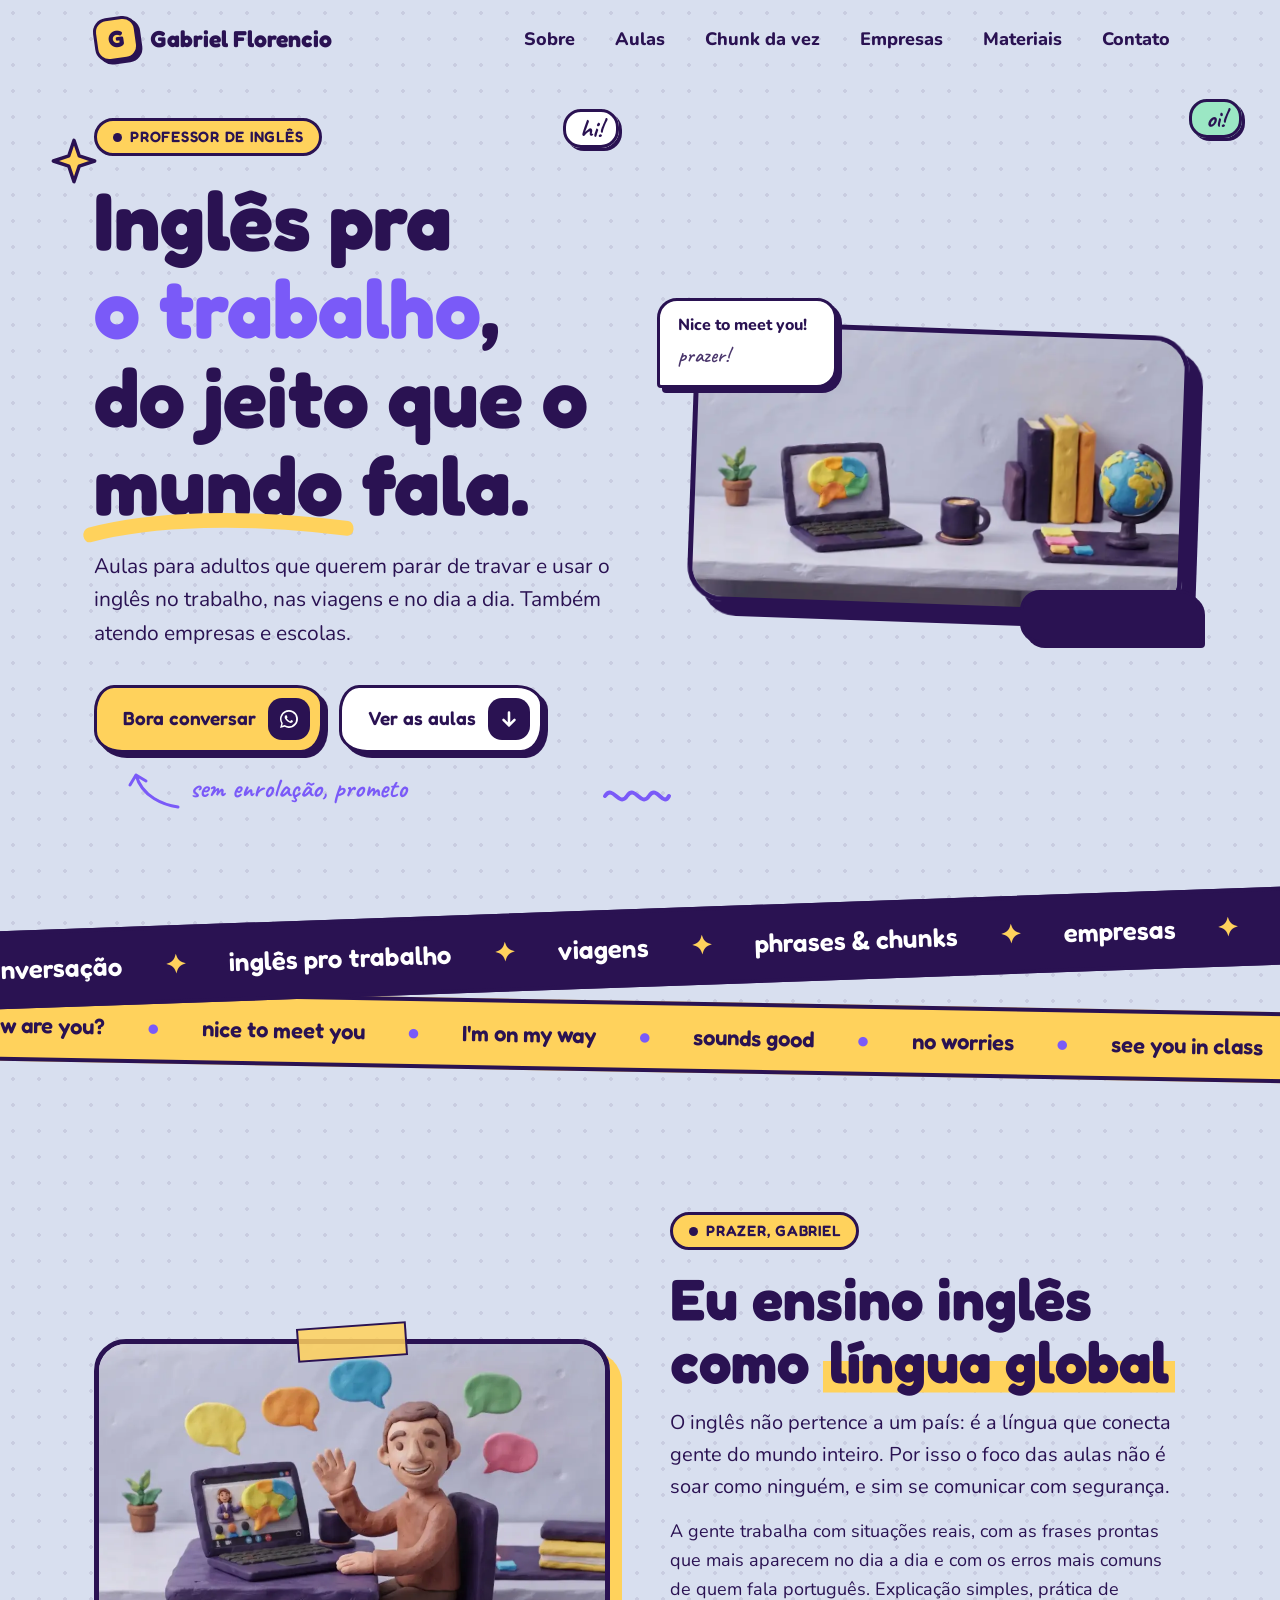
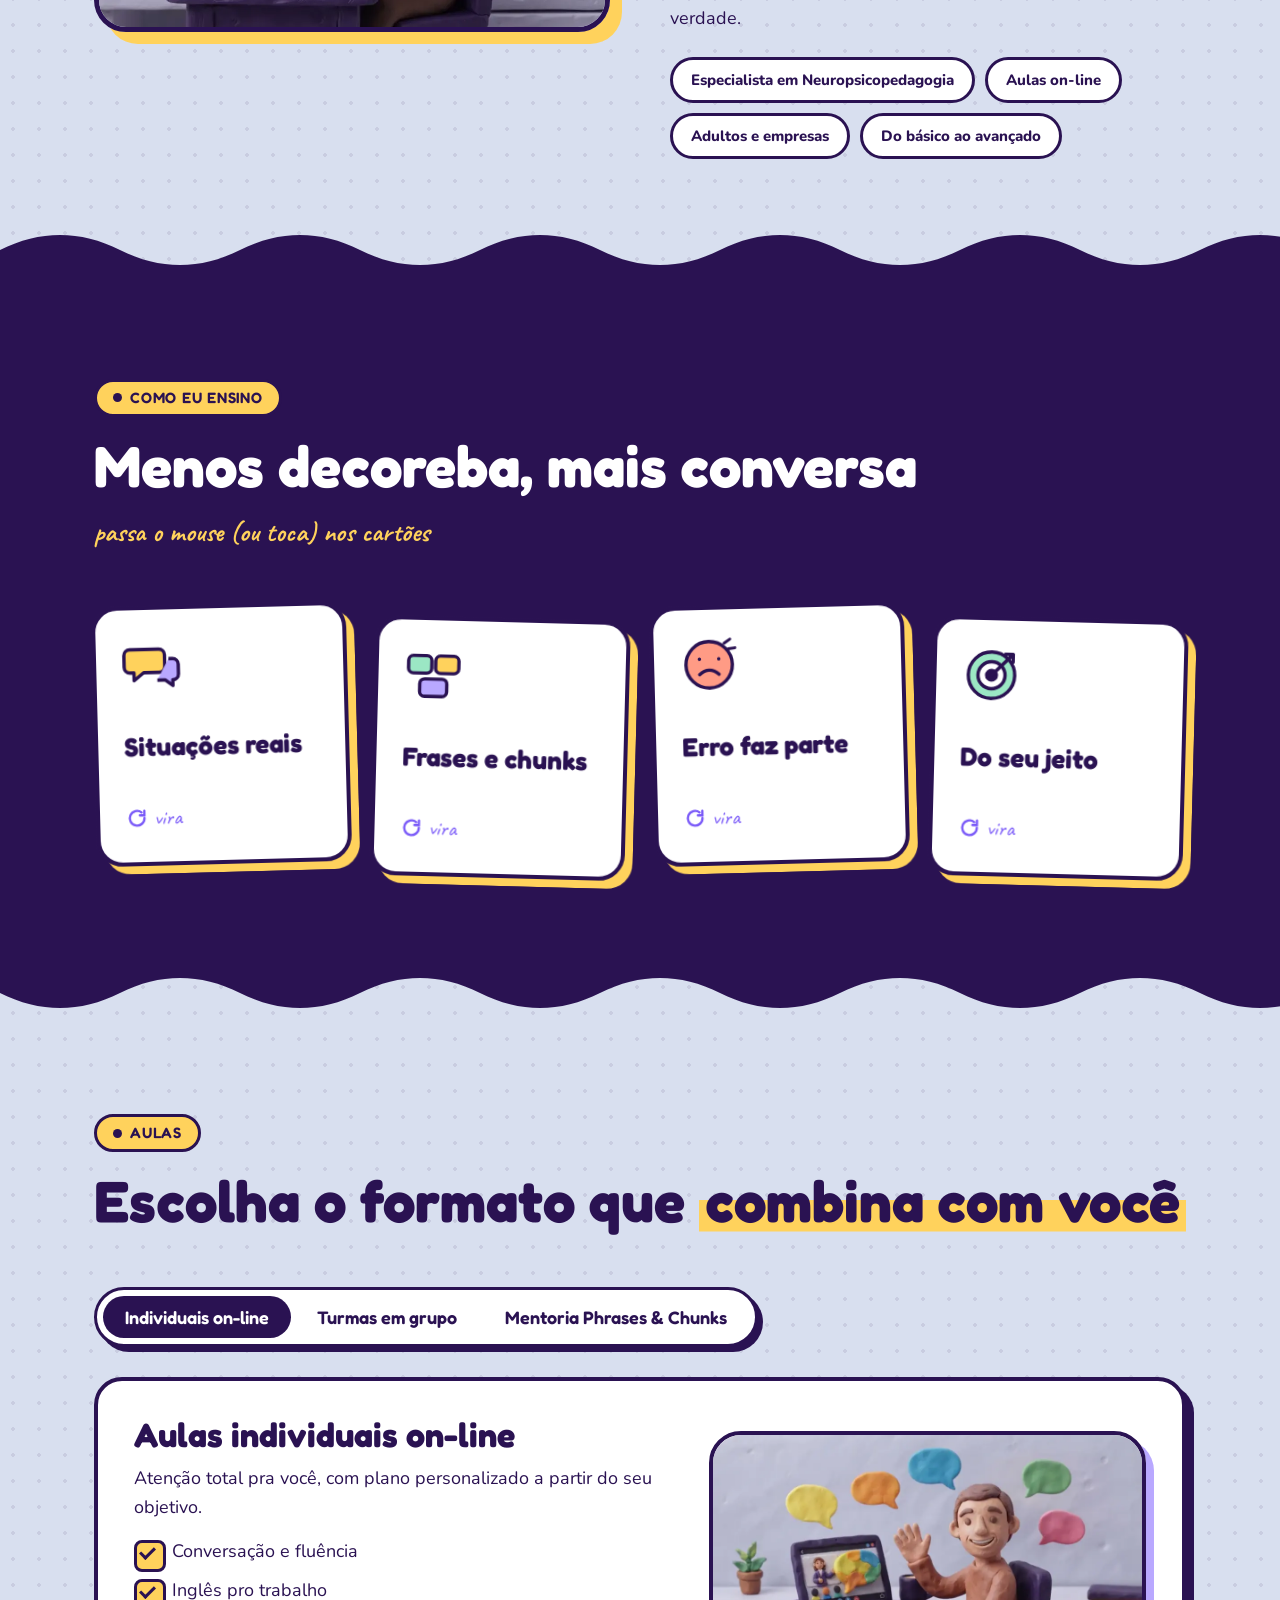
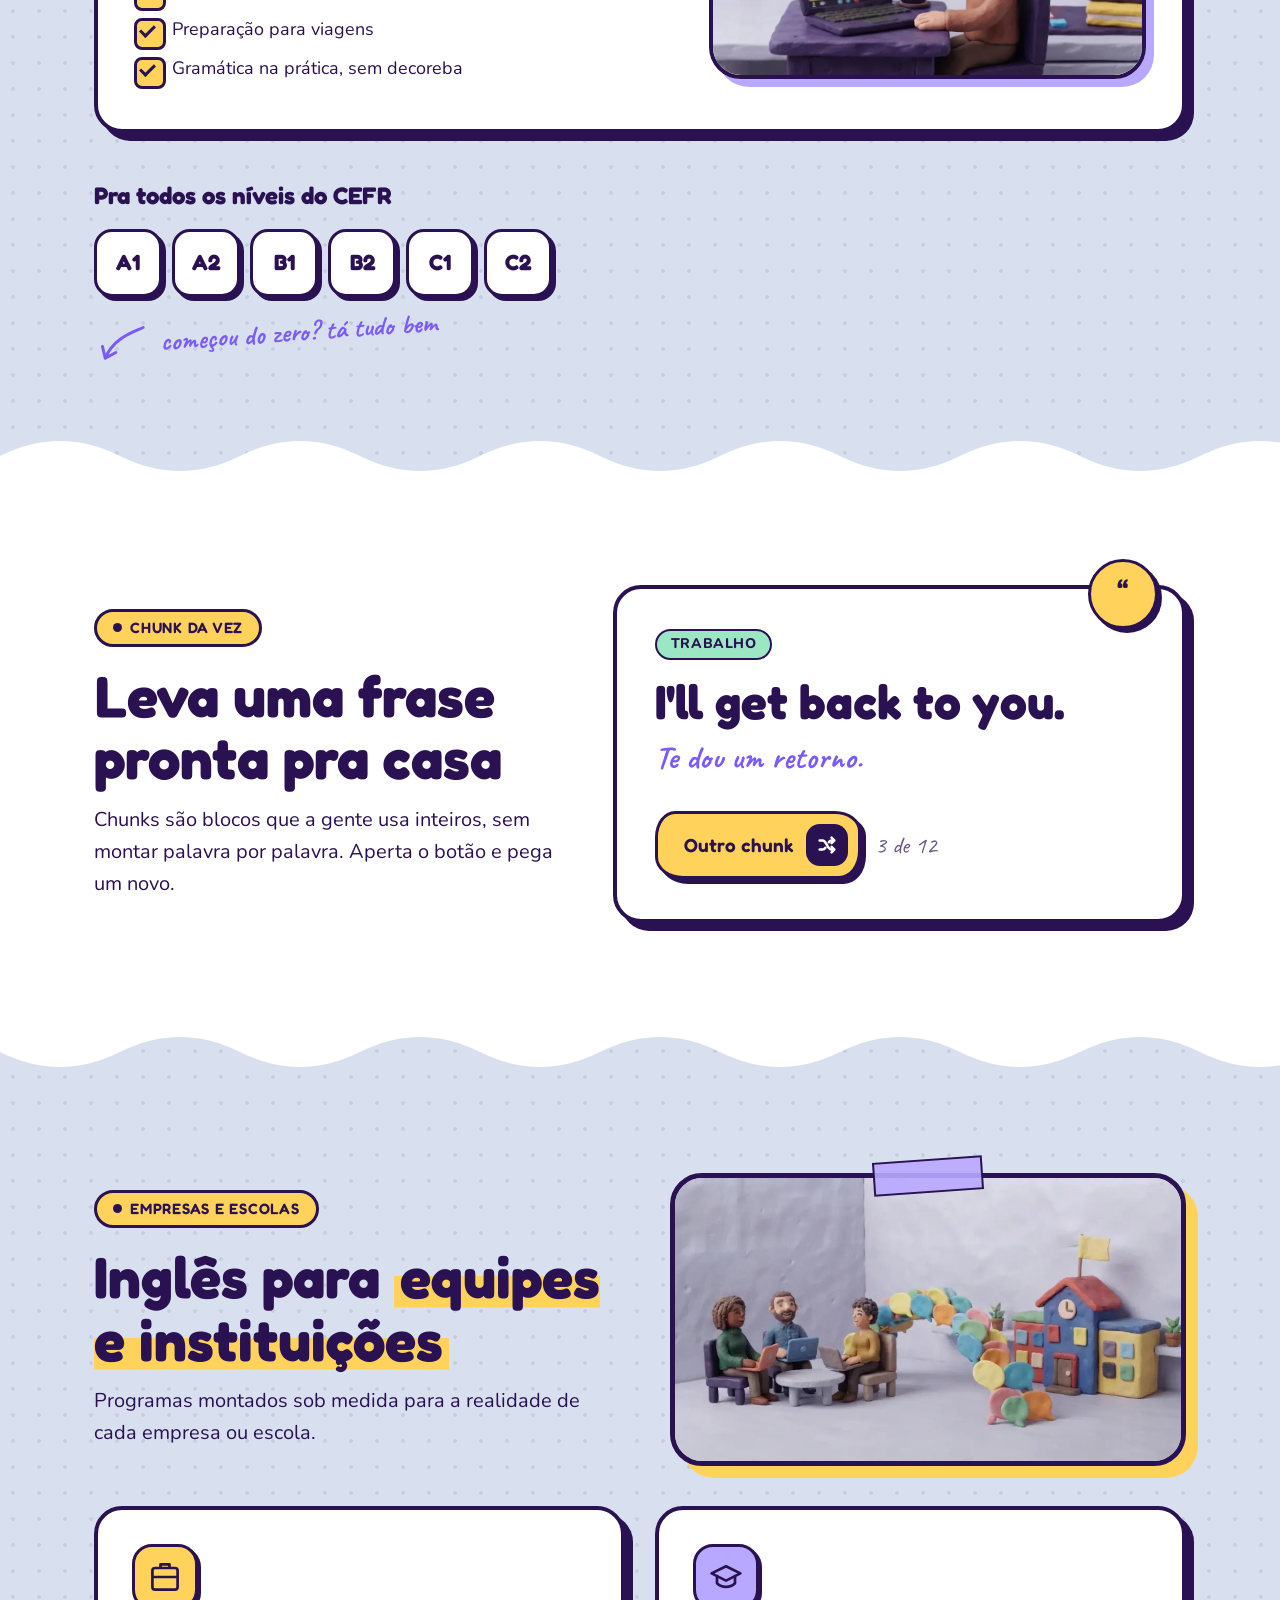
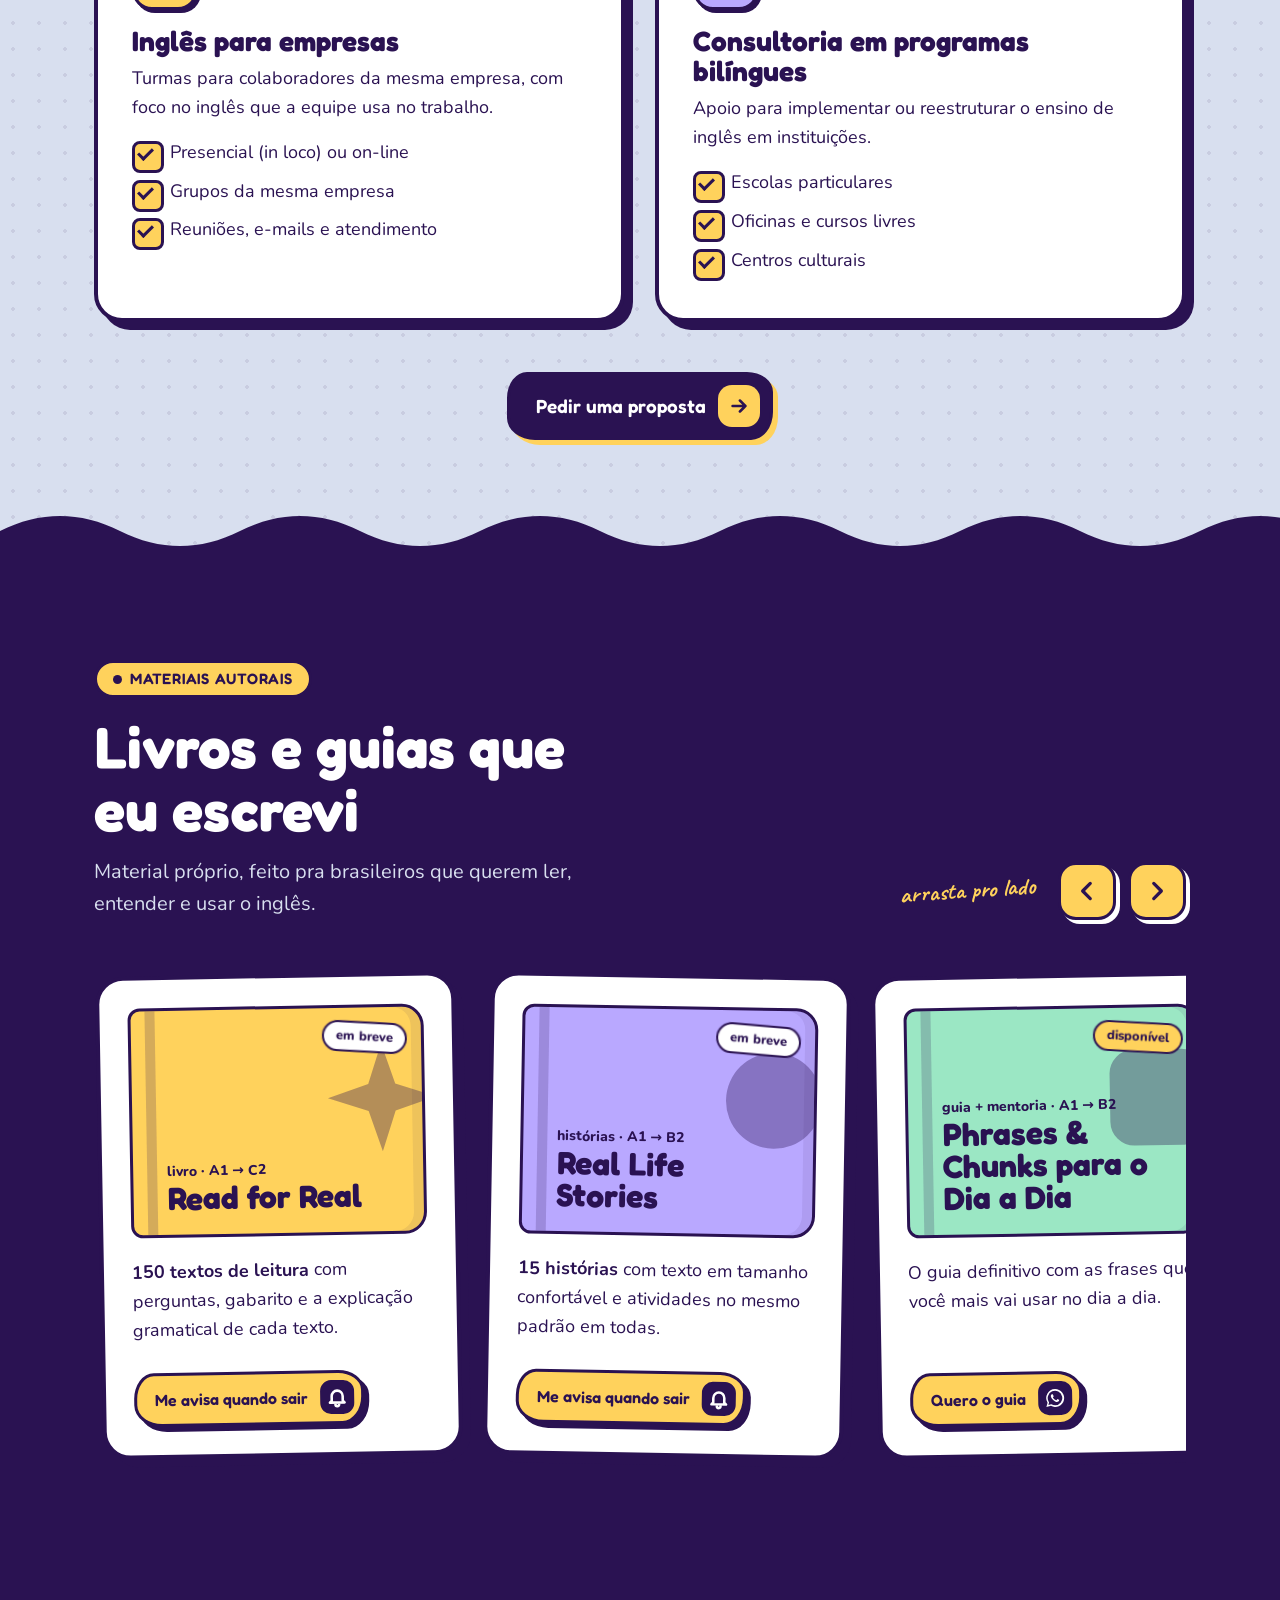
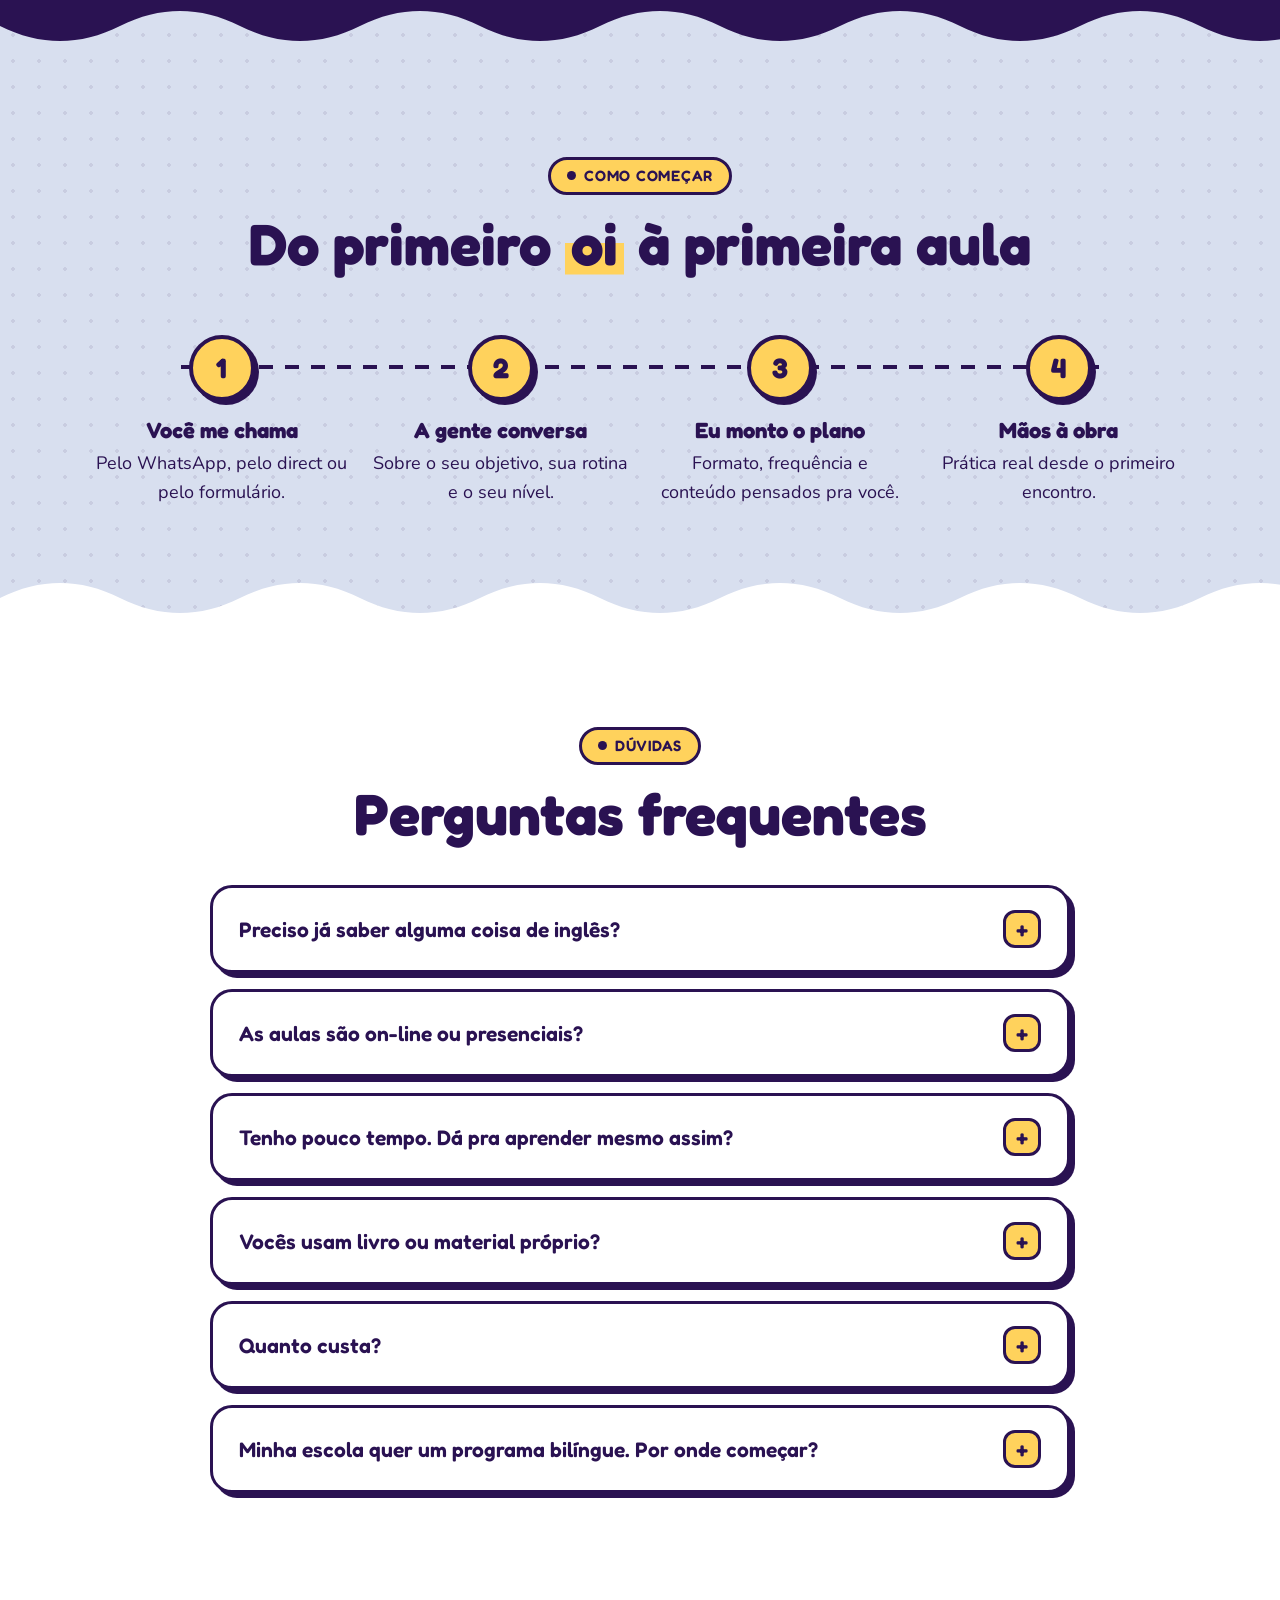
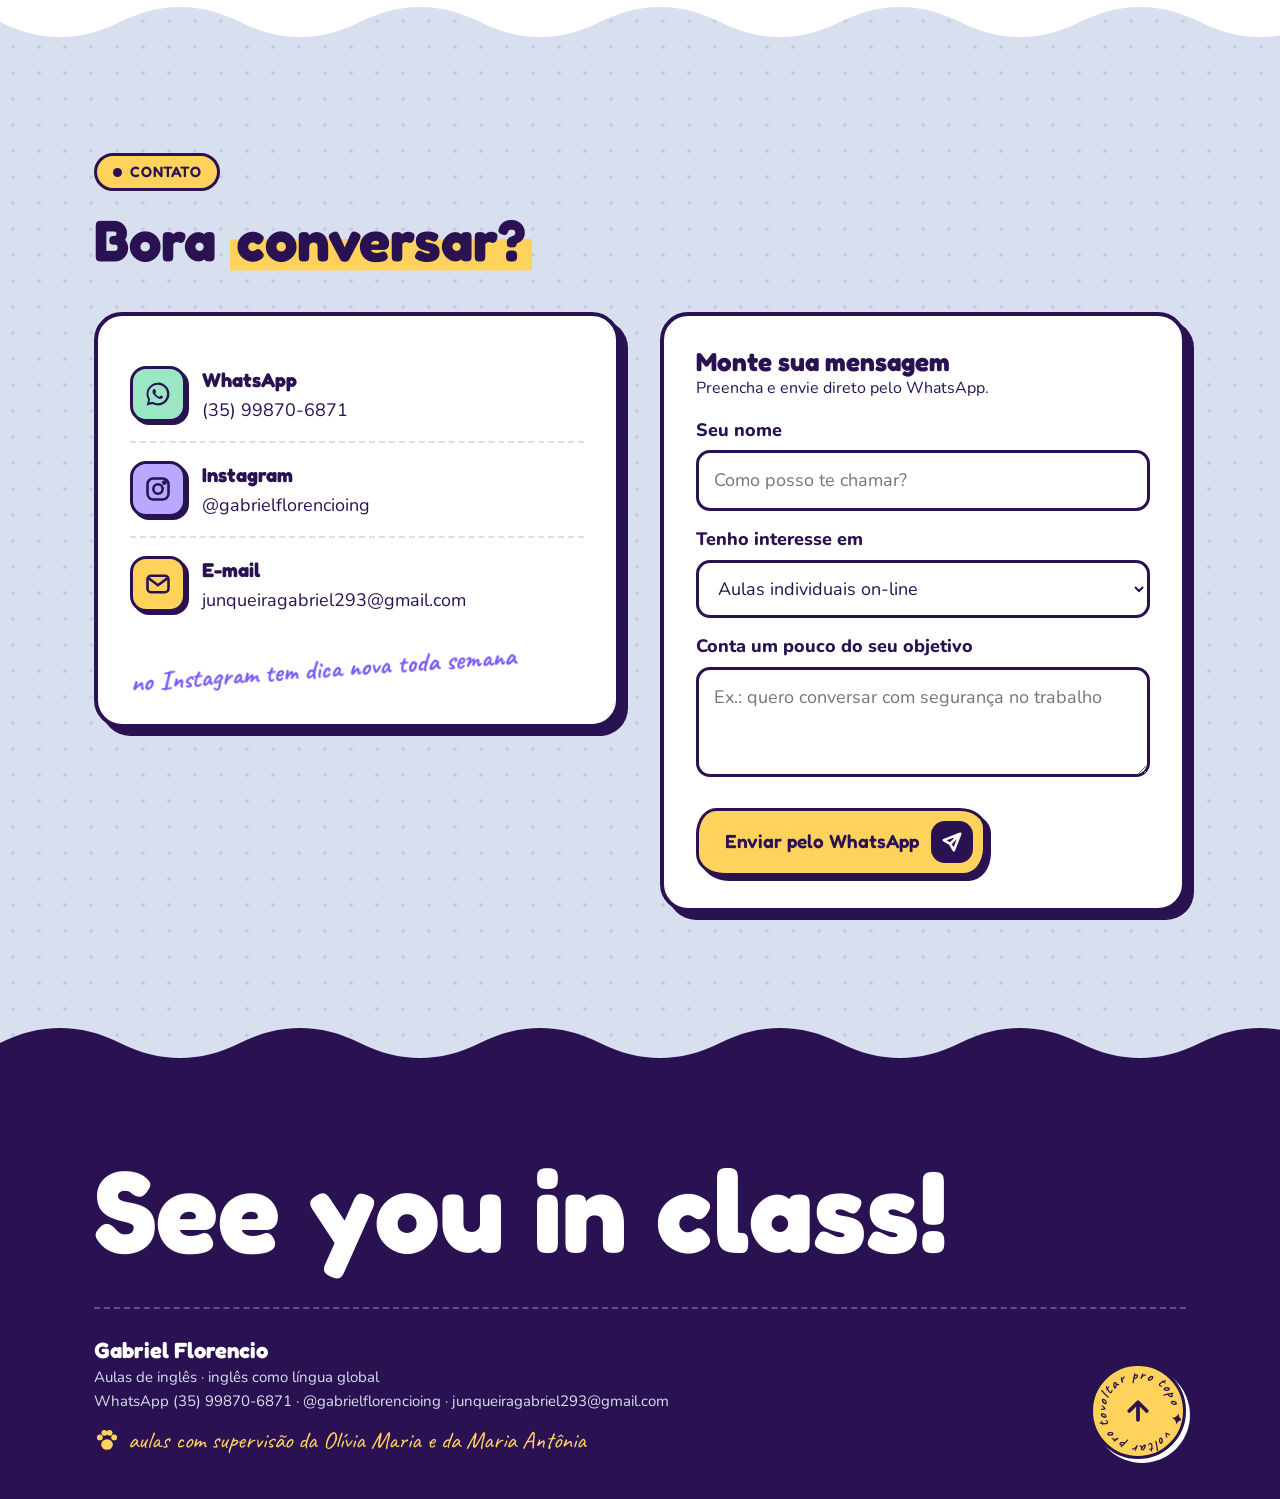
==== commit 167abac3: "Rename index (1).html to index.htAtualiza o siteml" ====
--- a/index.html
+++ b/index.html
@@ -27,7 +27,7 @@
 .cur2{width:44px;height:44px;border:2.5px solid var(--ink);margin:-22px 0 0 -22px;transition:width .25s,height .25s,margin .25s,background .25s}
 .cur2.big{width:74px;height:74px;margin:-37px 0 0 -37px;background:rgba(255,210,92,.35)}
 @media (pointer:fine){.cur,.cur2{display:block}}
-#prog{position:fixed;top:0;left:0;height:6px;background:var(--yel);z-index:100;width:0;border-right:3px solid var(--ink);border-bottom:2px solid var(--ink)}
+#prog{position:fixed;top:0;left:0;height:4px;background:var(--pur);z-index:100;width:0;border-radius:0 4px 4px 0}
 /* reveal */
 .rv{opacity:0;transform:translateY(40px);transition:opacity .8s cubic-bezier(.2,.8,.2,1),transform .8s cubic-bezier(.2,.8,.2,1)}
 .rv.l{transform:translateX(-60px) rotate(-3deg)}.rv.r{transform:translateX(60px) rotate(3deg)}.rv.z{transform:scale(.8) rotate(-4deg)}
@@ -61,7 +61,7 @@
 @keyframes blink{50%{transform:scale(.4)}}
 .hl{background:linear-gradient(var(--yel),var(--yel)) no-repeat 0 88%/0% 45%;transition:background-size 1s cubic-bezier(.6,0,.2,1) .4s;padding:0 .1em}
 .in .hl,.hl.in{background-size:100% 45%}
-section{padding:110px 0;position:relative}
+section{padding:110px 0;position:relative;scroll-margin-top:60px}
 .sec-title{font-size:clamp(34px,4.8vw,58px);margin:18px 0 14px}
 .lead{font-size:20px;max-width:680px}
 .note{font-family:'Caveat';font-weight:700;font-size:27px;color:var(--pur);display:inline-flex;align-items:flex-start;gap:6px;transform:rotate(-4deg)}
@@ -94,7 +94,7 @@
 .burger i:nth-child(1){top:13px}.burger i:nth-child(2){top:20px}.burger i:nth-child(3){top:27px}
 .burger.x i:nth-child(1){transform:translateY(7px) rotate(45deg)}.burger.x i:nth-child(2){opacity:0}.burger.x i:nth-child(3){transform:translateY(-7px) rotate(-45deg)}
 /* hero */
-.hero{padding:40px 0 130px;position:relative}
+.hero{padding:40px 0 90px;position:relative}
 .hero .wrap{display:grid;grid-template-columns:1.05fr .95fr;gap:50px;align-items:center}
 .hero h1{font-size:clamp(44px,6.4vw,84px);margin:20px 0}
 .rot{display:inline-block;color:var(--pur)}
@@ -127,9 +127,9 @@
 @keyframes wig{0%,100%{transform:rotate(-8deg)}50%{transform:rotate(8deg) translateY(-8px)}}
 .say{font-family:'Caveat';font-weight:700;font-size:26px;background:#fff;border:3px solid var(--ink);border-radius:18px;padding:0 14px;box-shadow:3px 3px 0 var(--ink)}
 /* marquee */
-.marqs{transform:rotate(-2deg);margin:-10px -30px 0;position:relative;z-index:2}
+.marqs{transform:rotate(-2deg);margin:0 -30px 30px;position:relative;z-index:2}
 .marq{background:var(--ink);color:#fff;border:4px solid var(--ink);overflow:hidden;padding:14px 0}
-.marq.two{background:var(--yel);color:var(--ink);transform:rotate(3deg);margin-top:-8px;position:relative;z-index:-1}
+.marq.two{background:var(--yel);color:var(--ink);transform:rotate(3deg);margin-top:14px;position:relative;z-index:-1}
 .marq .tr{display:flex;width:max-content;animation:mq 34s linear infinite;font-family:'Fredoka';font-weight:600;font-size:26px}
 .marq.two .tr{animation-direction:reverse;font-size:22px}
 .marq:hover .tr{animation-play-state:paused}
@@ -293,7 +293,6 @@
 </style>
 </head>
 <body>
-<div class="cur" id="cur"></div><div class="cur2" id="cur2"></div>
 <div id="prog"></div>
 
 <nav id="nav"><div class="wrap">
@@ -324,9 +323,8 @@
   </div>
   <div class="hero-art rv z d2">
    <div class="frame tilt"><img src="[data-uri]" alt="Mesa de estudo de massinha com notebook, livros e um globo"></div>
-   <div class="bub a"><span class="typing" id="tpA"></span><small id="tpA2"></small></div>
-   <div class="bub b"><span id="tpB"></span><small id="tpB2"></small></div>
-   <div class="badge"><svg class="ring" viewBox="0 0 132 132"><defs><path id="cp" d="M66 66m-52 0a52 52 0 1 1 104 0a52 52 0 1 1-104 0"/></defs><circle cx="66" cy="66" r="64" fill="#fff" stroke="#2A1252" stroke-width="3"/><text font-family="Fredoka,sans-serif" font-weight="600" font-size="14.5" letter-spacing="2.2" fill="#2A1252"><textPath href="#cp">INGLÊS GLOBAL ✦ VIDA REAL ✦ SEM DECOREBA ✦</textPath></text></svg><div class="mid"><svg viewBox="0 0 40 40"><path d="M20 3l4 13 13 4-13 4-4 13-4-13-13-4 13-4z" fill="#2A1252"/></svg></div></div>
+   <div class="bub a"><span id="tpA">How are you today?</span><small id="tpA2">e aí, tudo bem?</small></div>
+   <div class="bub b"><span id="tpB">I'm on my way to class!</span><small id="tpB2">tô indo pra aula!</small></div>
   </div>
  </div>
 </header>
@@ -501,14 +499,10 @@
 const convo=[['How are you today?','e aí, tudo bem?','I\'m on my way to class!','tô indo pra aula!'],['Nice to meet you!','prazer!','Nice to meet you too!','o prazer é meu!'],['Can you say that again?','pode repetir?','Sure, no worries!','claro, sem problema!']];
 const sleep=ms=>new Promise(r=>setTimeout(r,ms));
 async function type(el,t){el.textContent='';for(const c of t){el.textContent+=c;await sleep(45)}}
-(async()=>{let k=0;await sleep(900);while(true){const c=convo[k%convo.length];const a=$('#tpA'),a2=$('#tpA2'),b=$('#tpB'),b2=$('#tpB2');a.classList.add('typing');b.textContent='';b2.textContent='';a2.textContent='';
+(async()=>{let k=1;await sleep(4000);while(true){const c=convo[k%convo.length];const a=$('#tpA'),a2=$('#tpA2'),b=$('#tpB'),b2=$('#tpB2');a.classList.add('typing');b.textContent='';b2.textContent='';a2.textContent='';
  await type(a,c[0]);a.classList.remove('typing');await type(a2,c[1]);await sleep(500);b.classList.add('typing');await type(b,c[2]);b.classList.remove('typing');await type(b2,c[3]);await sleep(3200);k++}})();
 // cursor
-if(fine&&!reduce){const c1=$('#cur'),c2=$('#cur2');let x=innerWidth/2,y=innerHeight/2,x2=x,y2=y;
- addEventListener('mousemove',e=>{x=e.clientX;y=e.clientY;c1.style.transform=`translate(${x}px,${y}px)`});
- (function loop(){x2+=(x-x2)*.18;y2+=(y-y2)*.18;c2.style.transform=`translate(${x2}px,${y2}px)`;requestAnimationFrame(loop)})();
- document.addEventListener('mouseover',e=>c2.classList.toggle('big',!!e.target.closest('a,button,.flip,.chip,.lv')));
- // doodle parallax
+if(fine&&!reduce){ // doodle parallax
  const dd=$$('.doodle');addEventListener('mousemove',e=>{const dx=e.clientX/innerWidth-.5,dy=e.clientY/innerHeight-.5;dd.forEach(d=>{const k=+d.dataset.d;d.style.transform=`translate(${dx*k}px,${dy*k}px)`})});
  // magnetic
  $$('.mag').forEach(b=>{b.addEventListener('mousemove',e=>{const r=b.getBoundingClientRect();b.style.setProperty('--mx',(e.clientX-r.left-r.width/2)*.25+'px');b.style.setProperty('--my',(e.clientY-r.top-r.height/2)*.35+'px')});b.addEventListener('mouseleave',()=>{b.style.setProperty('--mx','0px');b.style.setProperty('--my','0px')})});
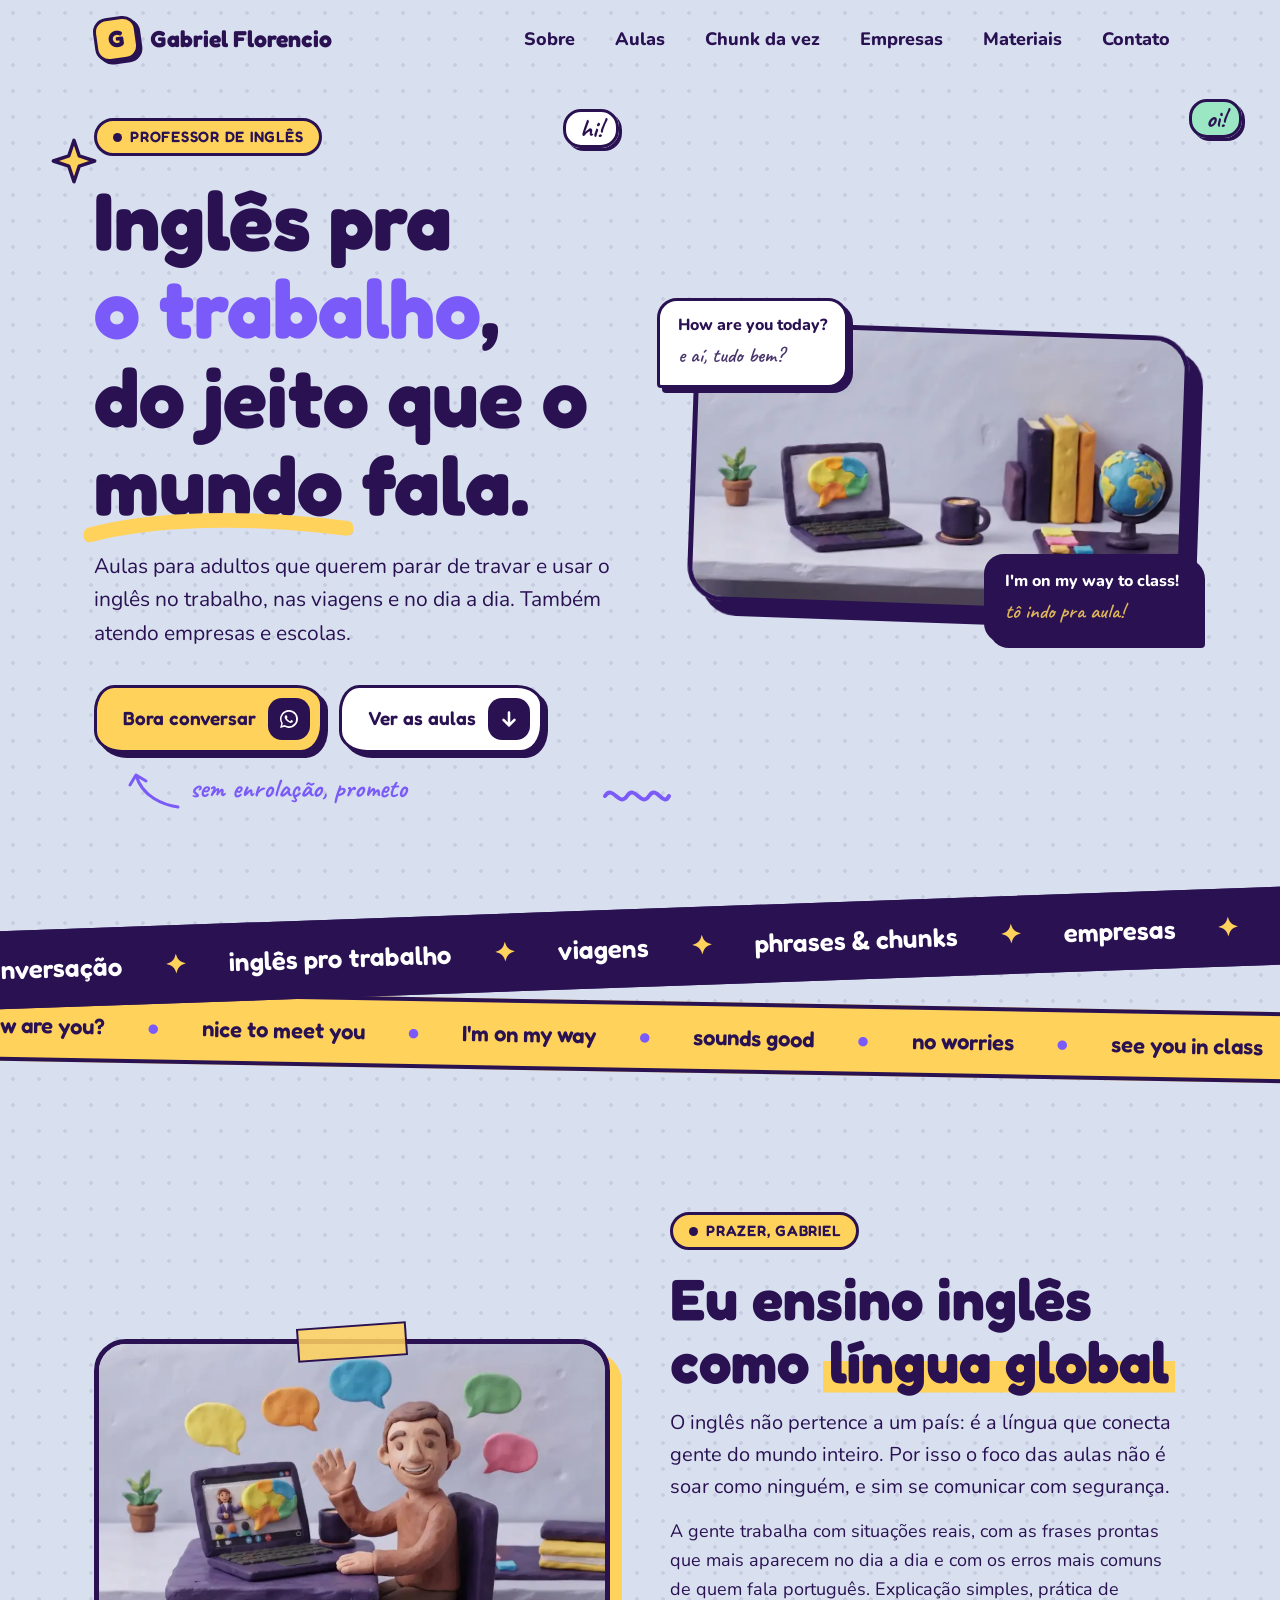
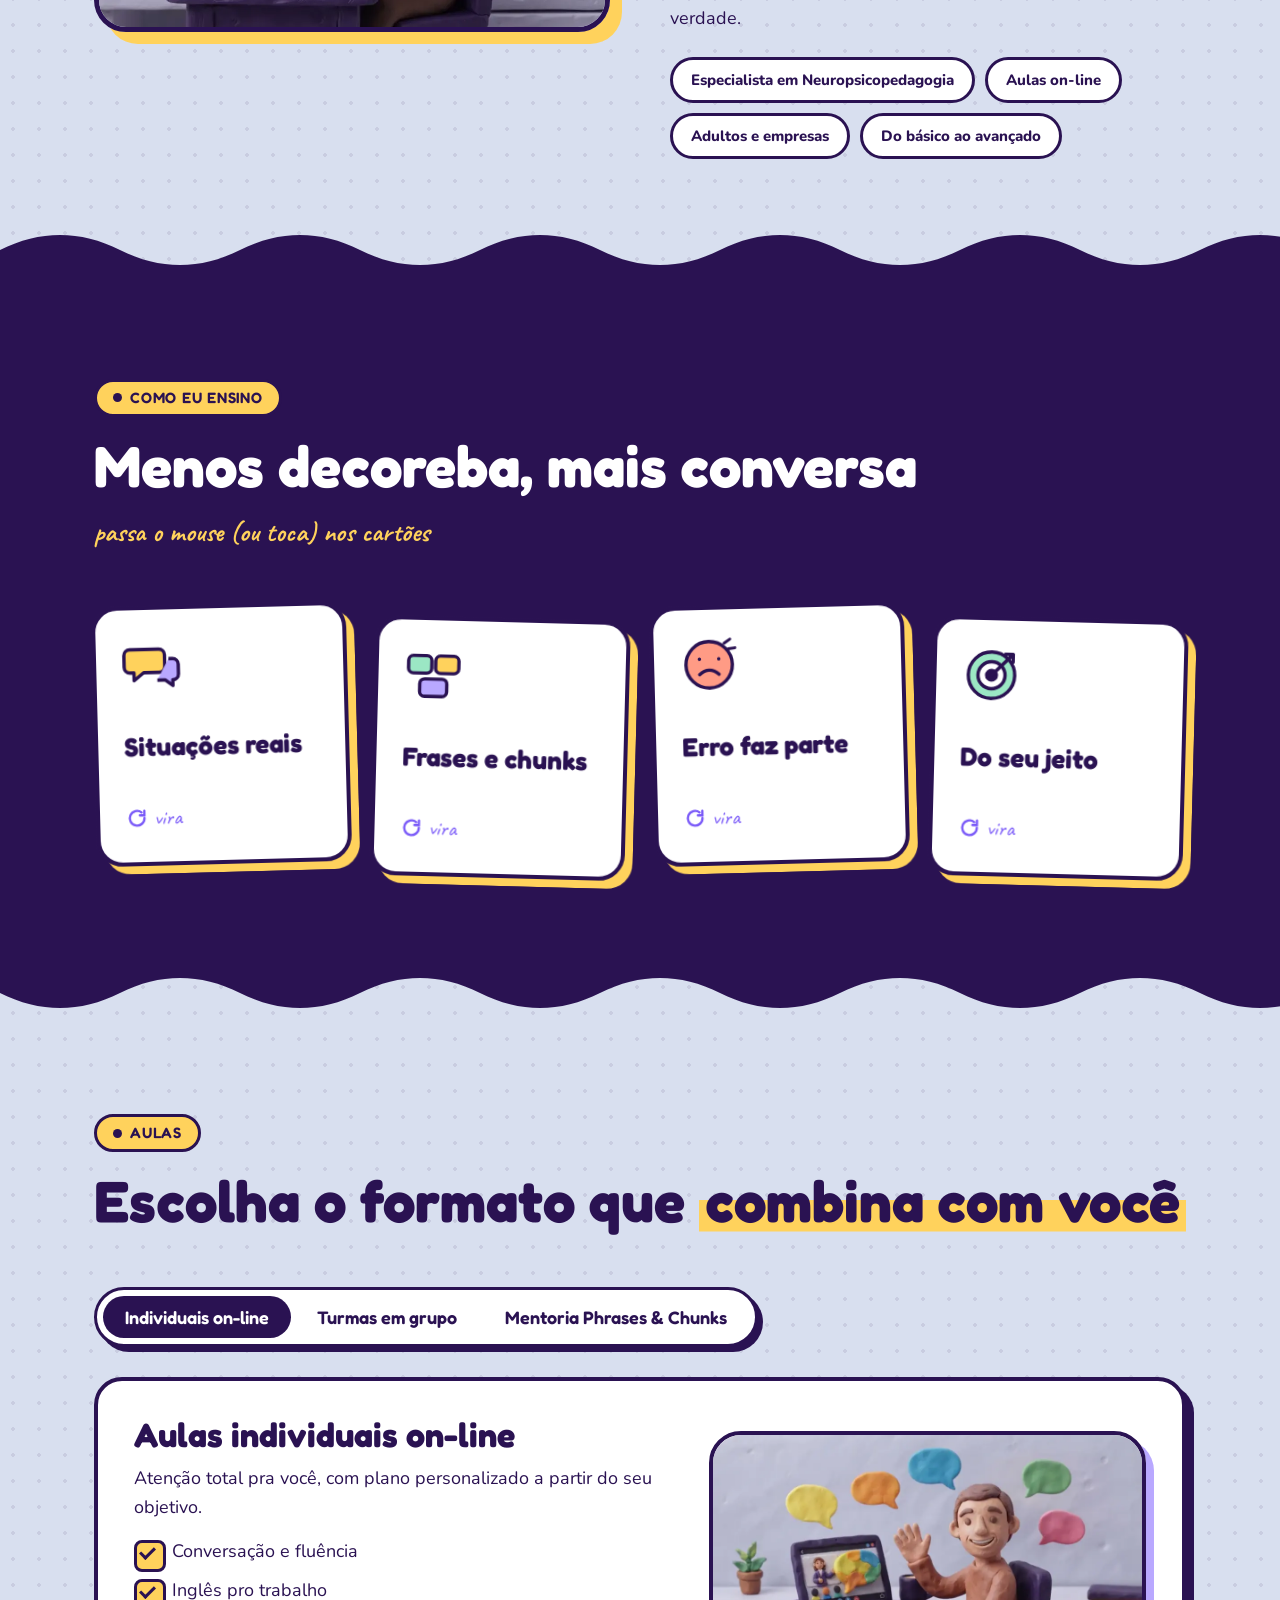
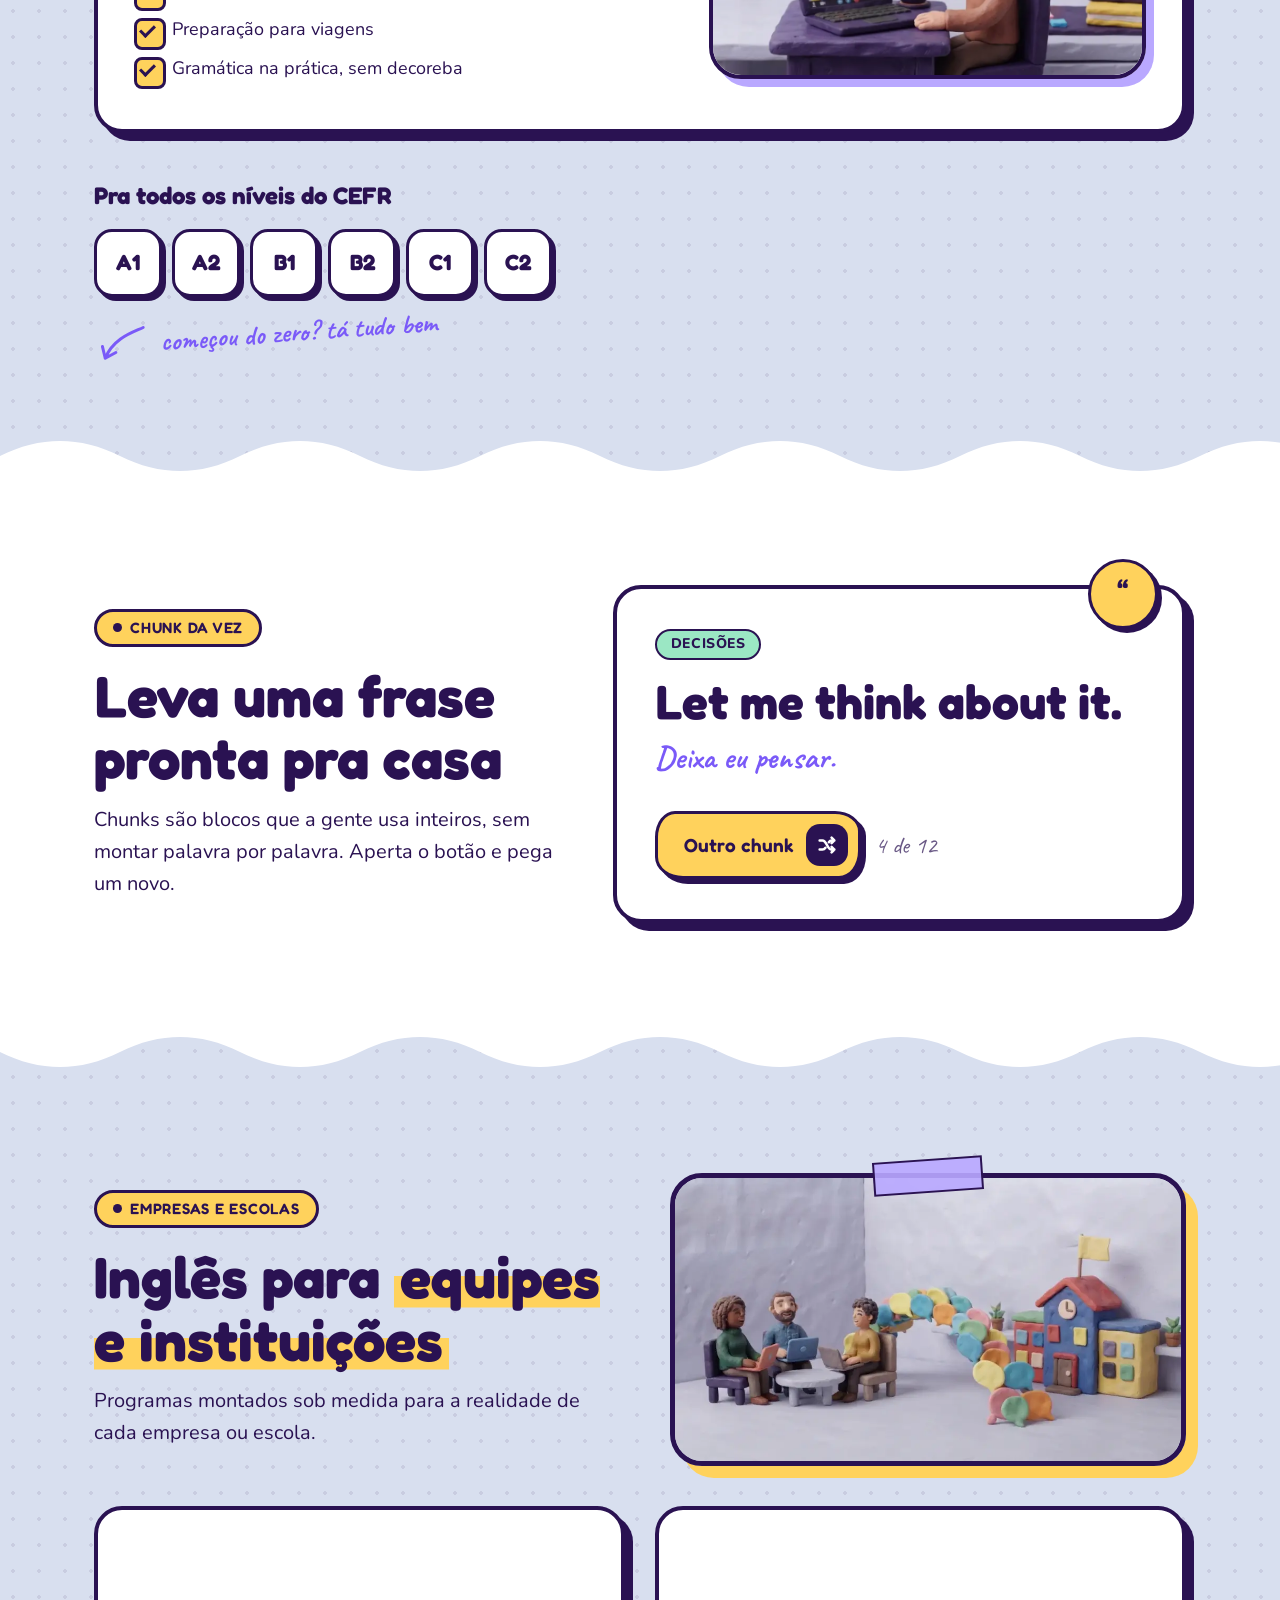
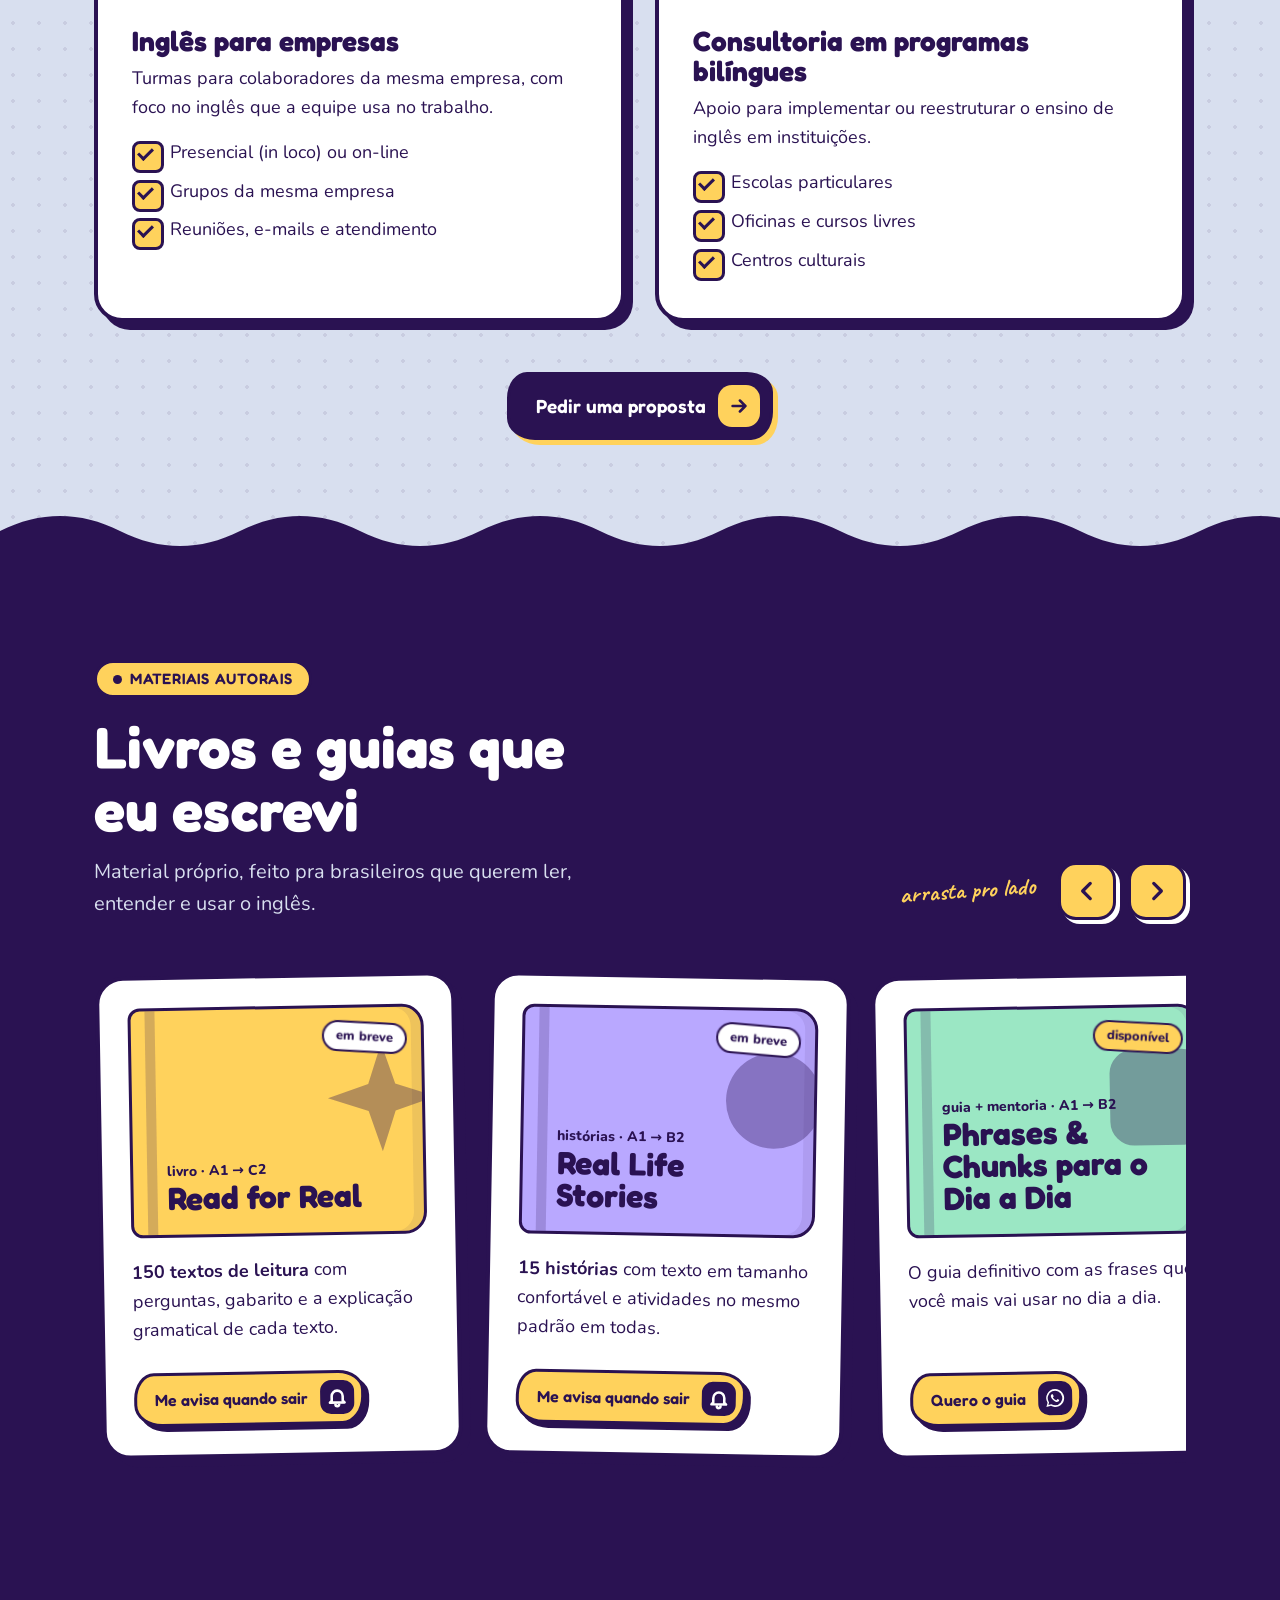
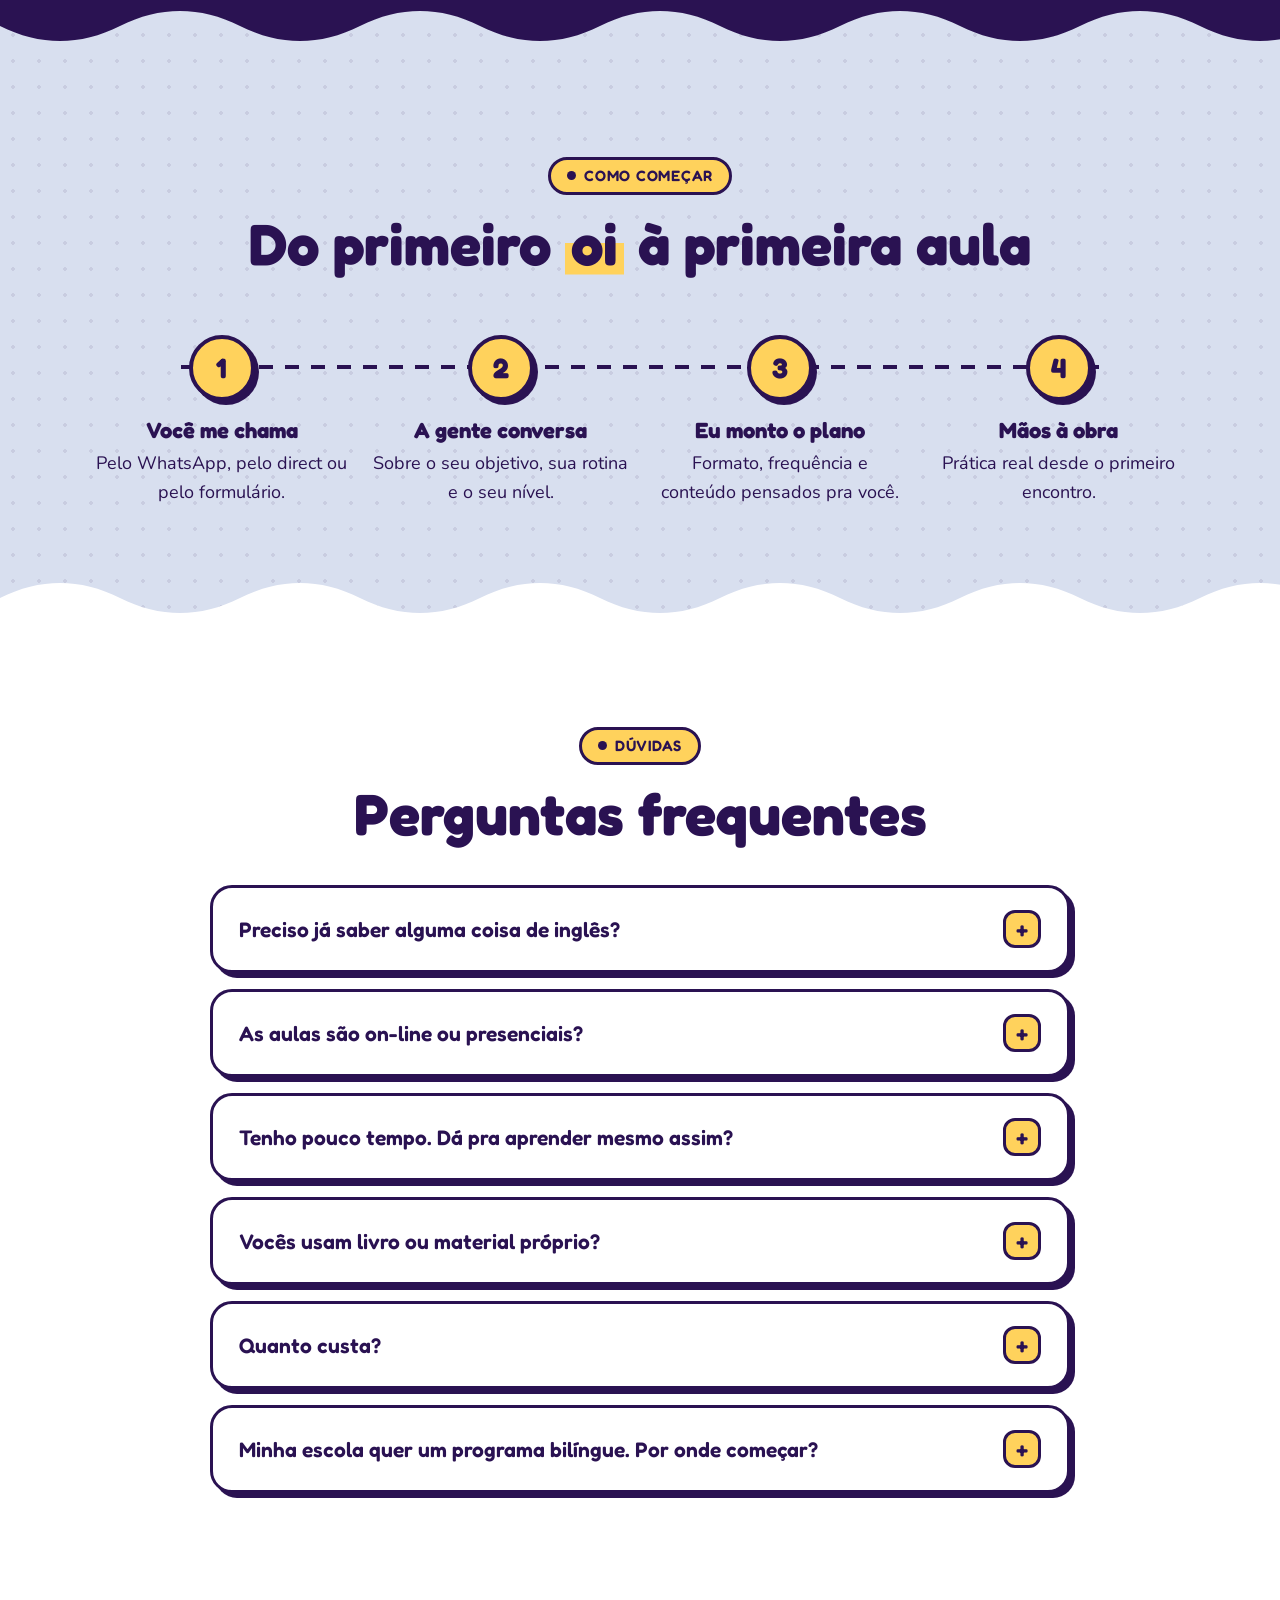
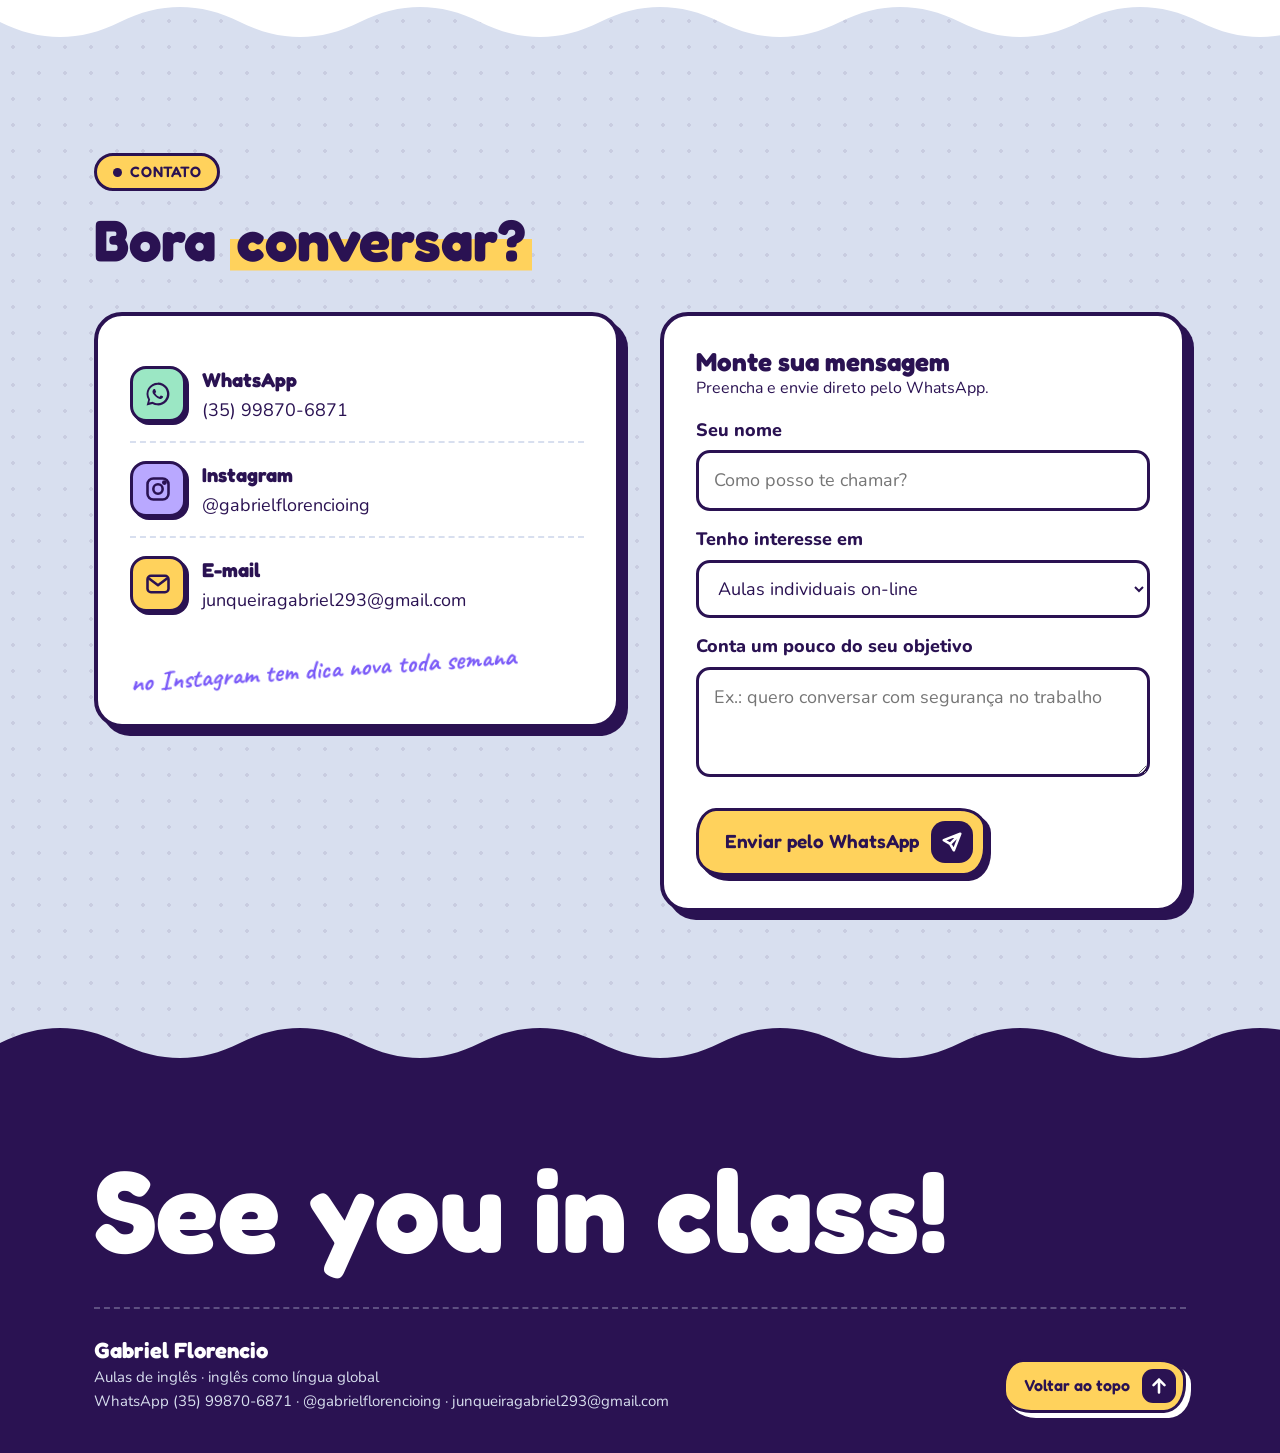
==== commit 16e43699: "Enhance footer with button and contact details Updated footer section to include a button for 'Volta" ====
--- a/index.html
+++ b/index.html
@@ -266,6 +266,7 @@
 .foot{display:flex;justify-content:space-between;gap:24px;flex-wrap:wrap;align-items:flex-end;margin-top:40px;padding-top:30px;border-top:2px dashed rgba(216,223,239,.3)}
 .dogs{font-family:'Caveat';font-size:24px;color:var(--yel);display:flex;align-items:center;gap:8px;margin-top:8px}
 .dogs svg{width:26px;height:26px;animation:wig 3s ease-in-out infinite}
+footer .btn{box-shadow:5px 5px 0 #fff}footer .btn:hover{box-shadow:9px 9px 0 #fff}
 .top{width:96px;height:96px;border-radius:50%;background:var(--yel);border:3px solid var(--ink);display:grid;place-items:center;position:relative;text-decoration:none;box-shadow:4px 4px 0 #fff;transition:transform .4s cubic-bezier(.3,1.6,.5,1)}
 .top:hover{transform:translateY(-8px) rotate(-10deg)}
 .top svg.t{position:absolute;inset:4px;width:84px;height:84px;animation:spin 10s linear infinite}
@@ -468,9 +469,8 @@
 <footer><div class="wrap">
  <div class="bye" id="bye">See you in class!</div>
  <div class="foot">
-  <div><b class="f" style="color:#fff;font-size:22px">Gabriel Florencio</b><br>Aulas de inglês · inglês como língua global<br>WhatsApp (35) 99870-6871 · @gabrielflorencioing · junqueiragabriel293@gmail.com
-   <div class="dogs"><svg viewBox="0 0 40 40" fill="#FFD25C"><ellipse cx="20" cy="27" rx="9" ry="8"/><circle cx="9" cy="16" r="4.5"/><circle cx="16" cy="9" r="4.5"/><circle cx="24" cy="9" r="4.5"/><circle cx="31" cy="16" r="4.5"/></svg>aulas com supervisão da Olívia Maria e da Maria Antônia</div></div>
-  <a class="top" href="#inicio" aria-label="Voltar ao topo"><svg class="t" viewBox="0 0 84 84"><defs><path id="tp" d="M42 42m-33 0a33 33 0 1 1 66 0a33 33 0 1 1-66 0"/></defs><text font-family="Caveat,cursive" font-weight="700" font-size="15" letter-spacing="1.5" fill="#2A1252"><textPath href="#tp">voltar pro topo ✦ voltar pro topo ✦</textPath></text></svg><svg class="a" viewBox="0 0 24 24" fill="none" stroke="#2A1252" stroke-width="3" stroke-linecap="round" stroke-linejoin="round"><path d="M12 19V5M5 12l7-7 7 7"/></svg></a>
+  <div><b class="f" style="color:#fff;font-size:22px">Gabriel Florencio</b><br>Aulas de inglês · inglês como língua global<br>WhatsApp (35) 99870-6871 · @gabrielflorencioing · junqueiragabriel293@gmail.com</div>
+  <a class="btn y sm" href="#inicio"><span class="lbl"><span>Voltar ao topo</span></span><i class="go"><svg viewBox="0 0 24 24" fill="none" stroke="#fff" stroke-width="2.8" stroke-linecap="round" stroke-linejoin="round"><path d="M12 19V5M6 11l6-6 6 6"/></svg></i></a>
  </div>
 </div></footer>
 
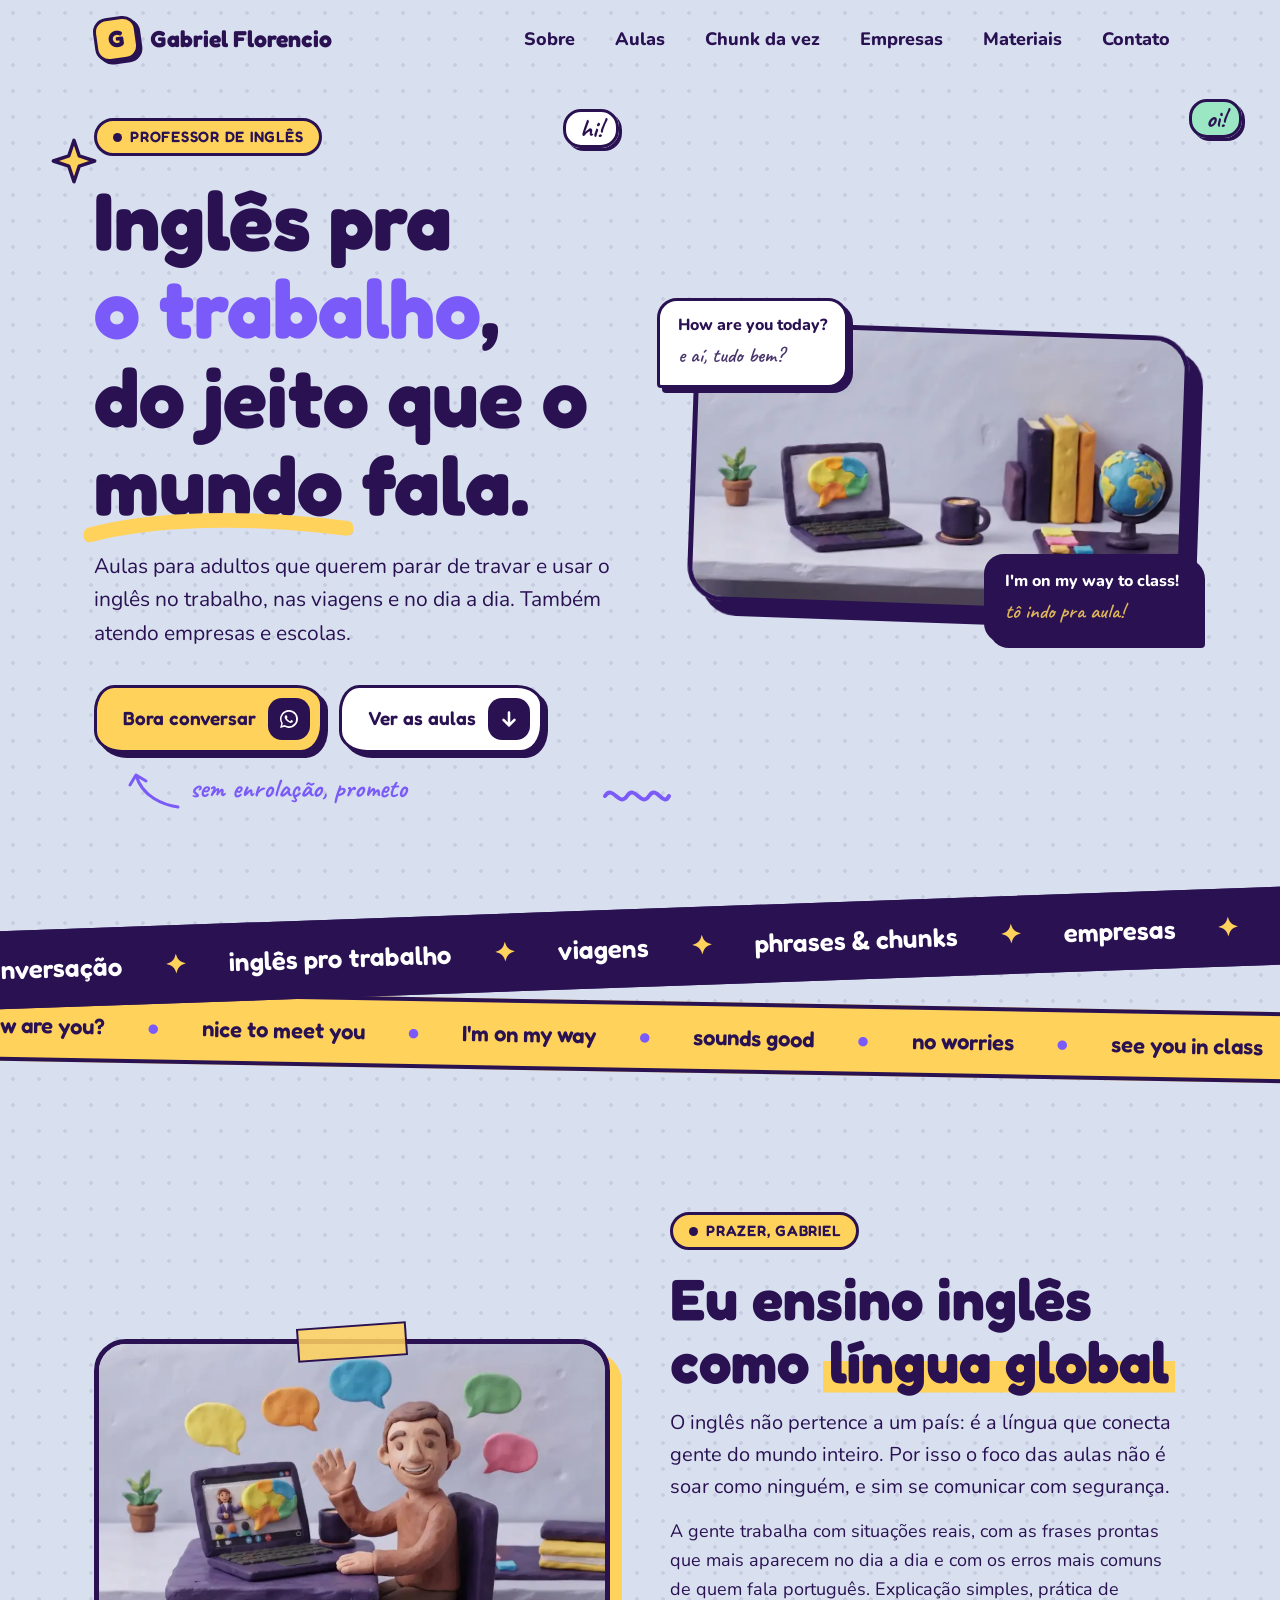
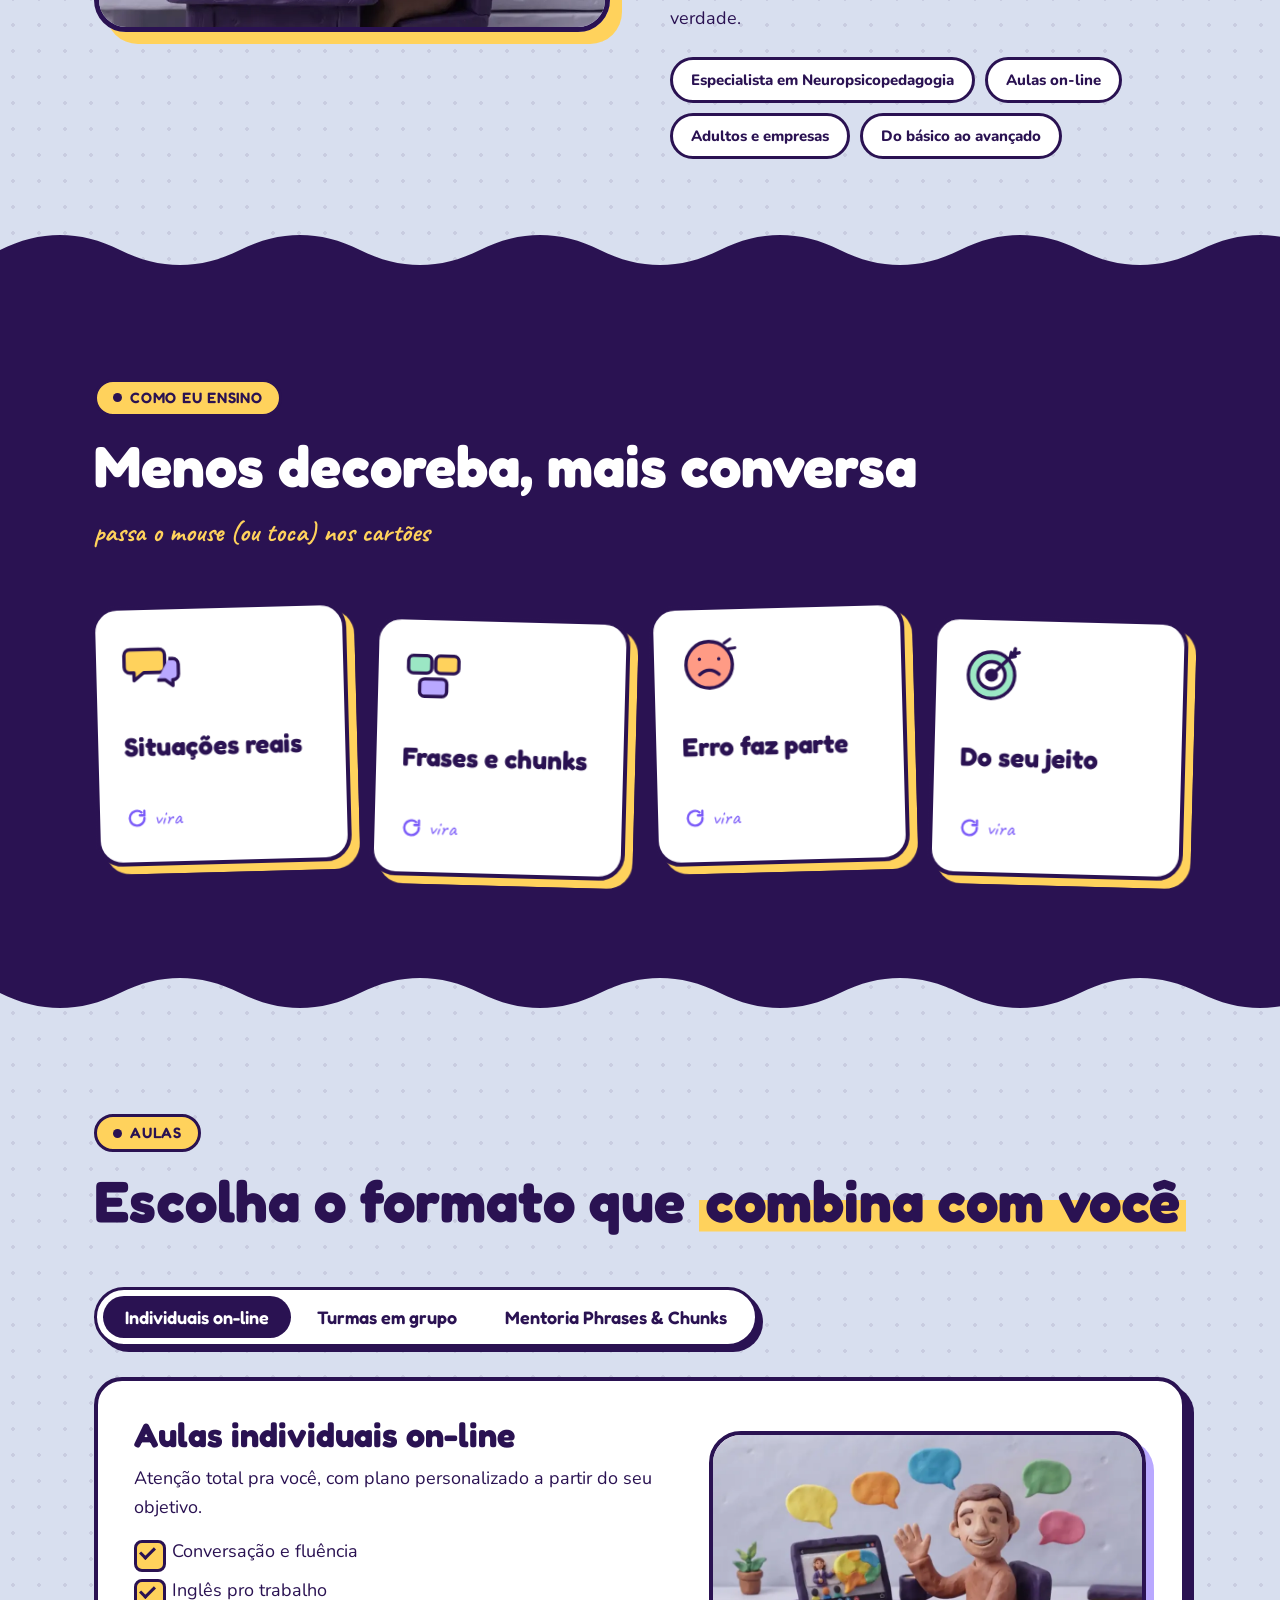
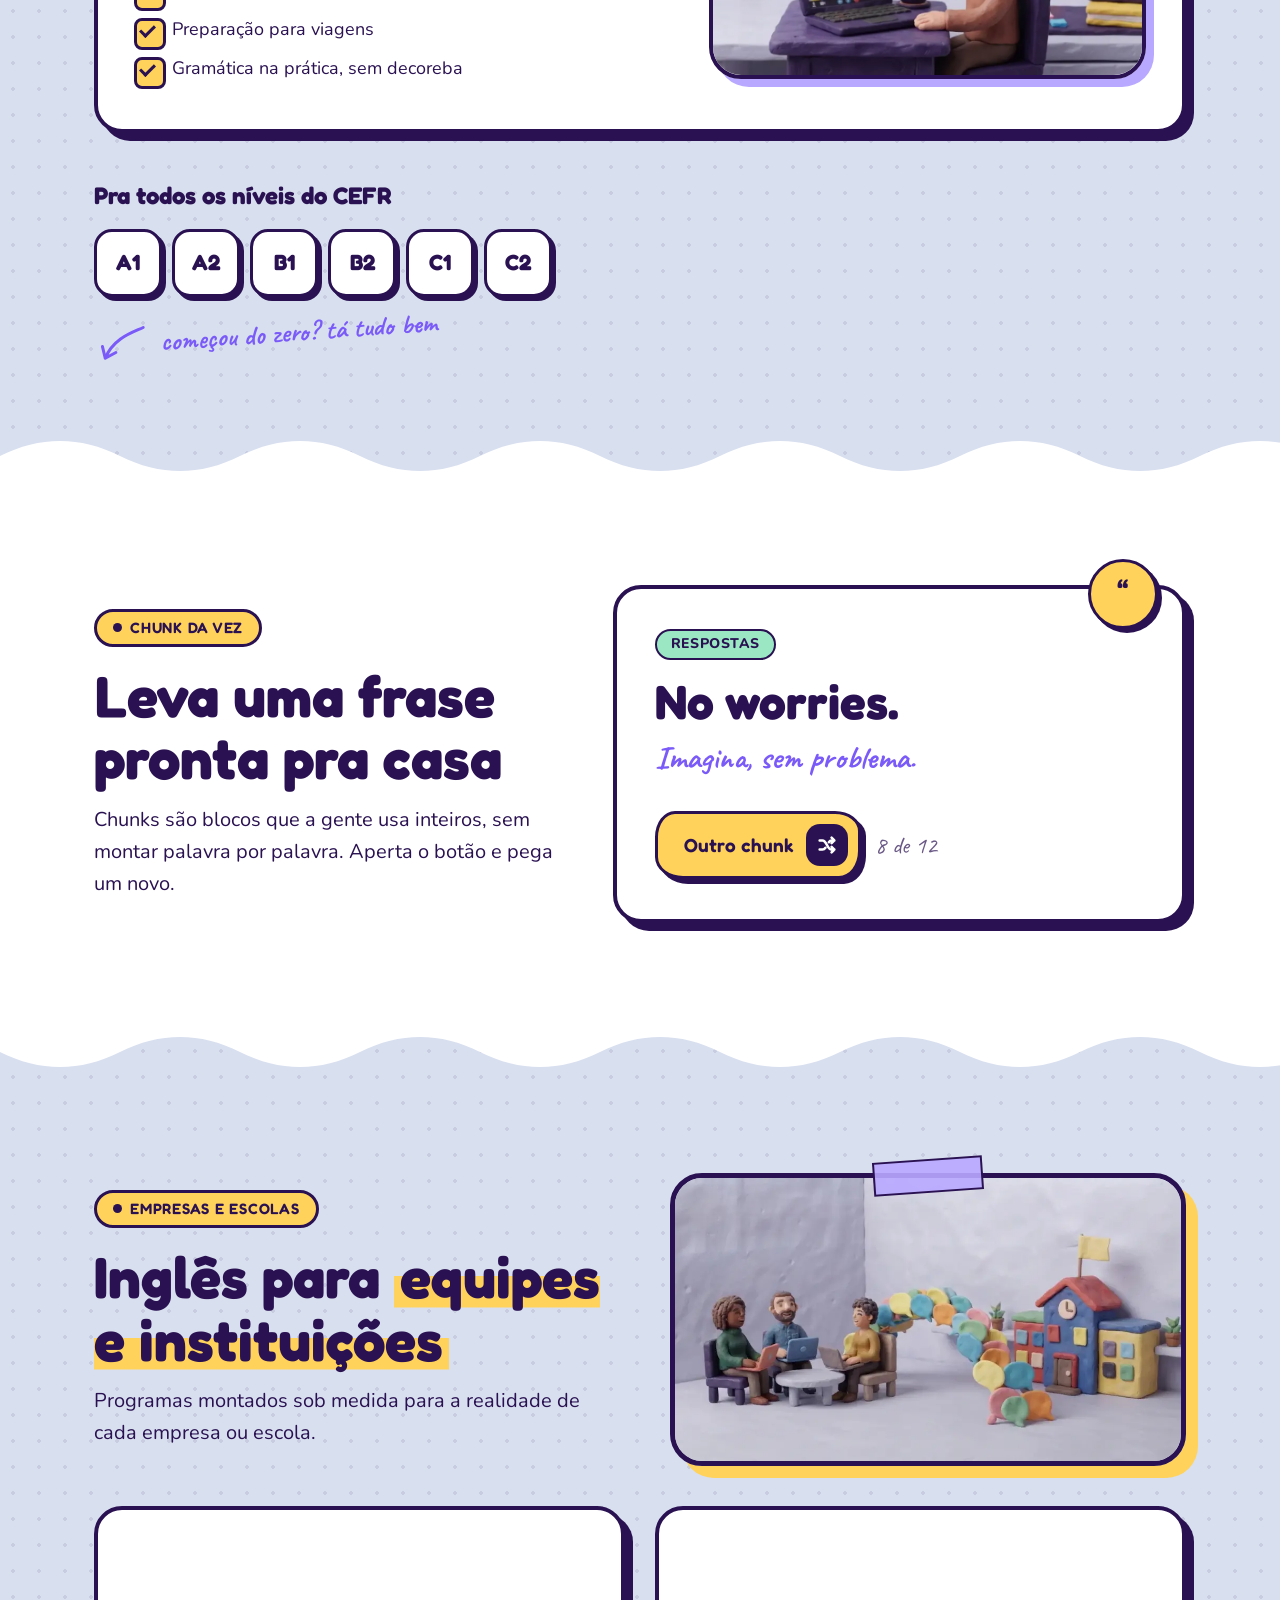
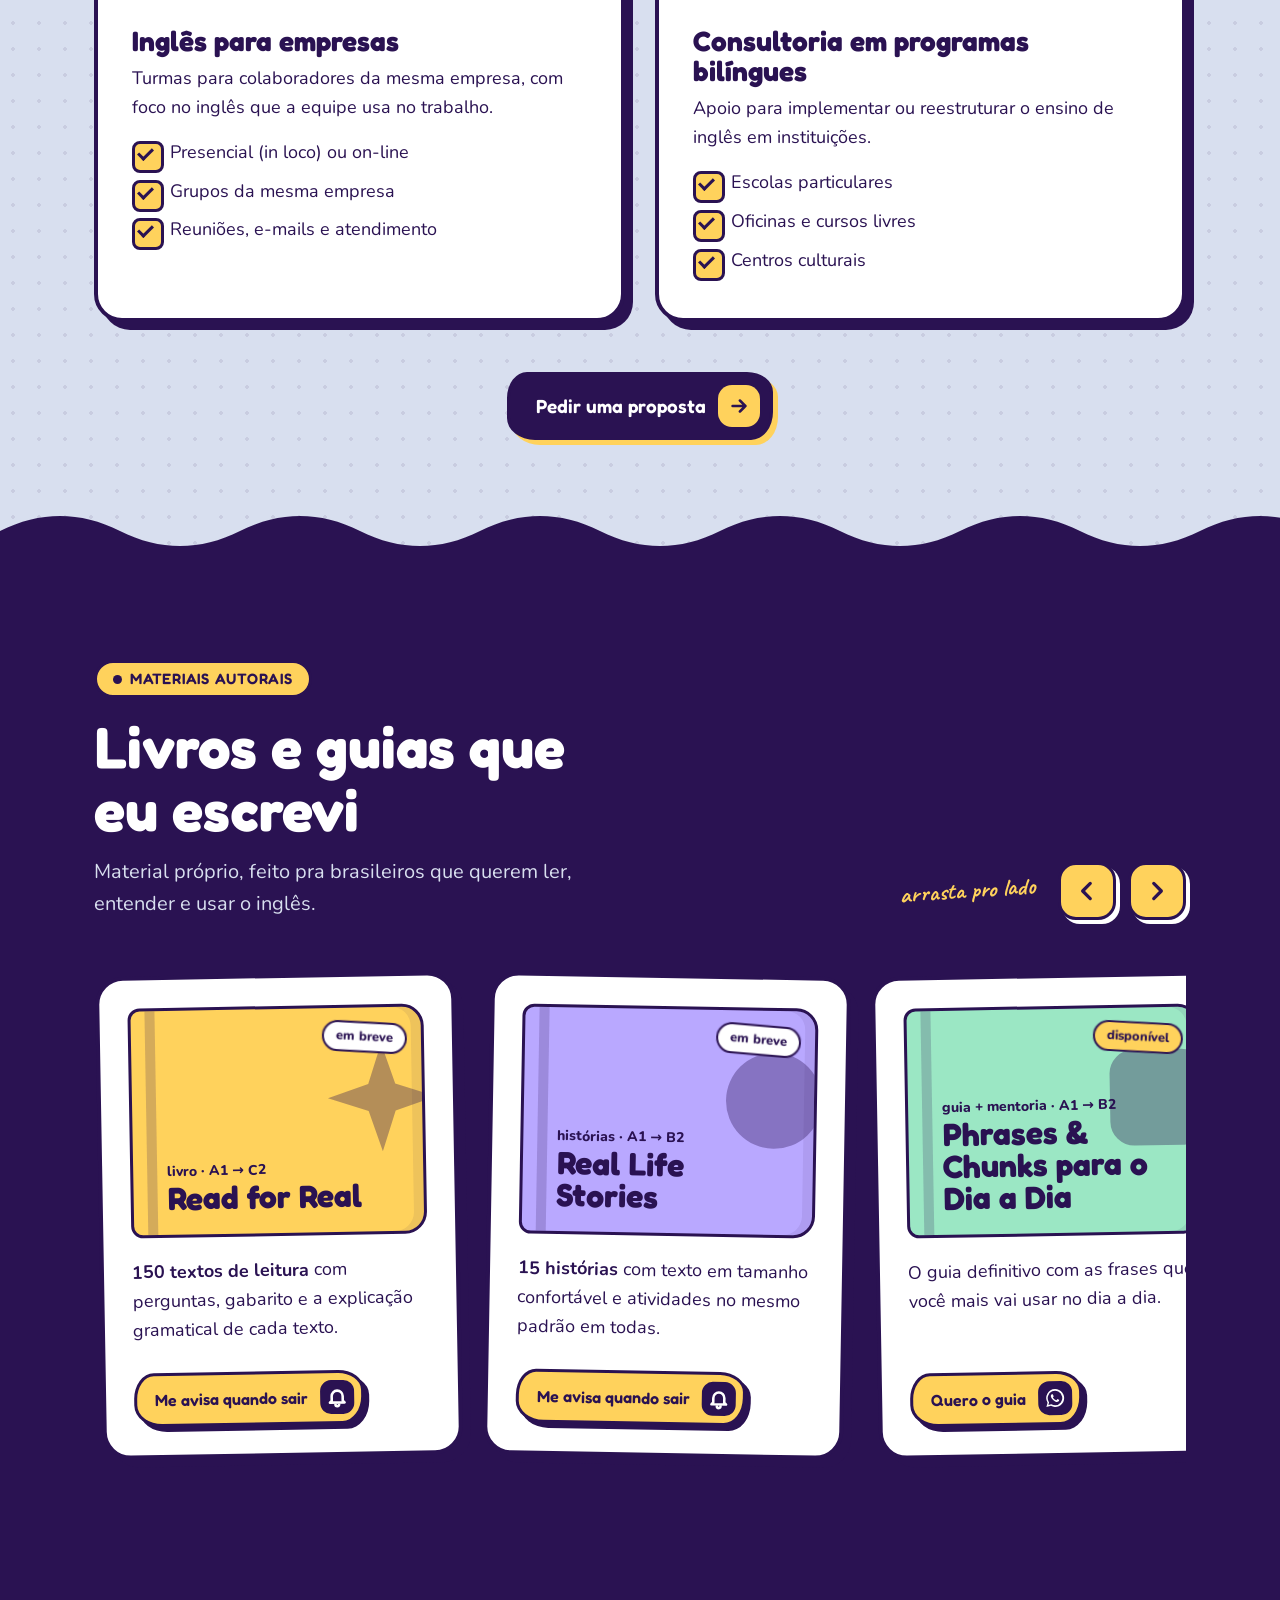
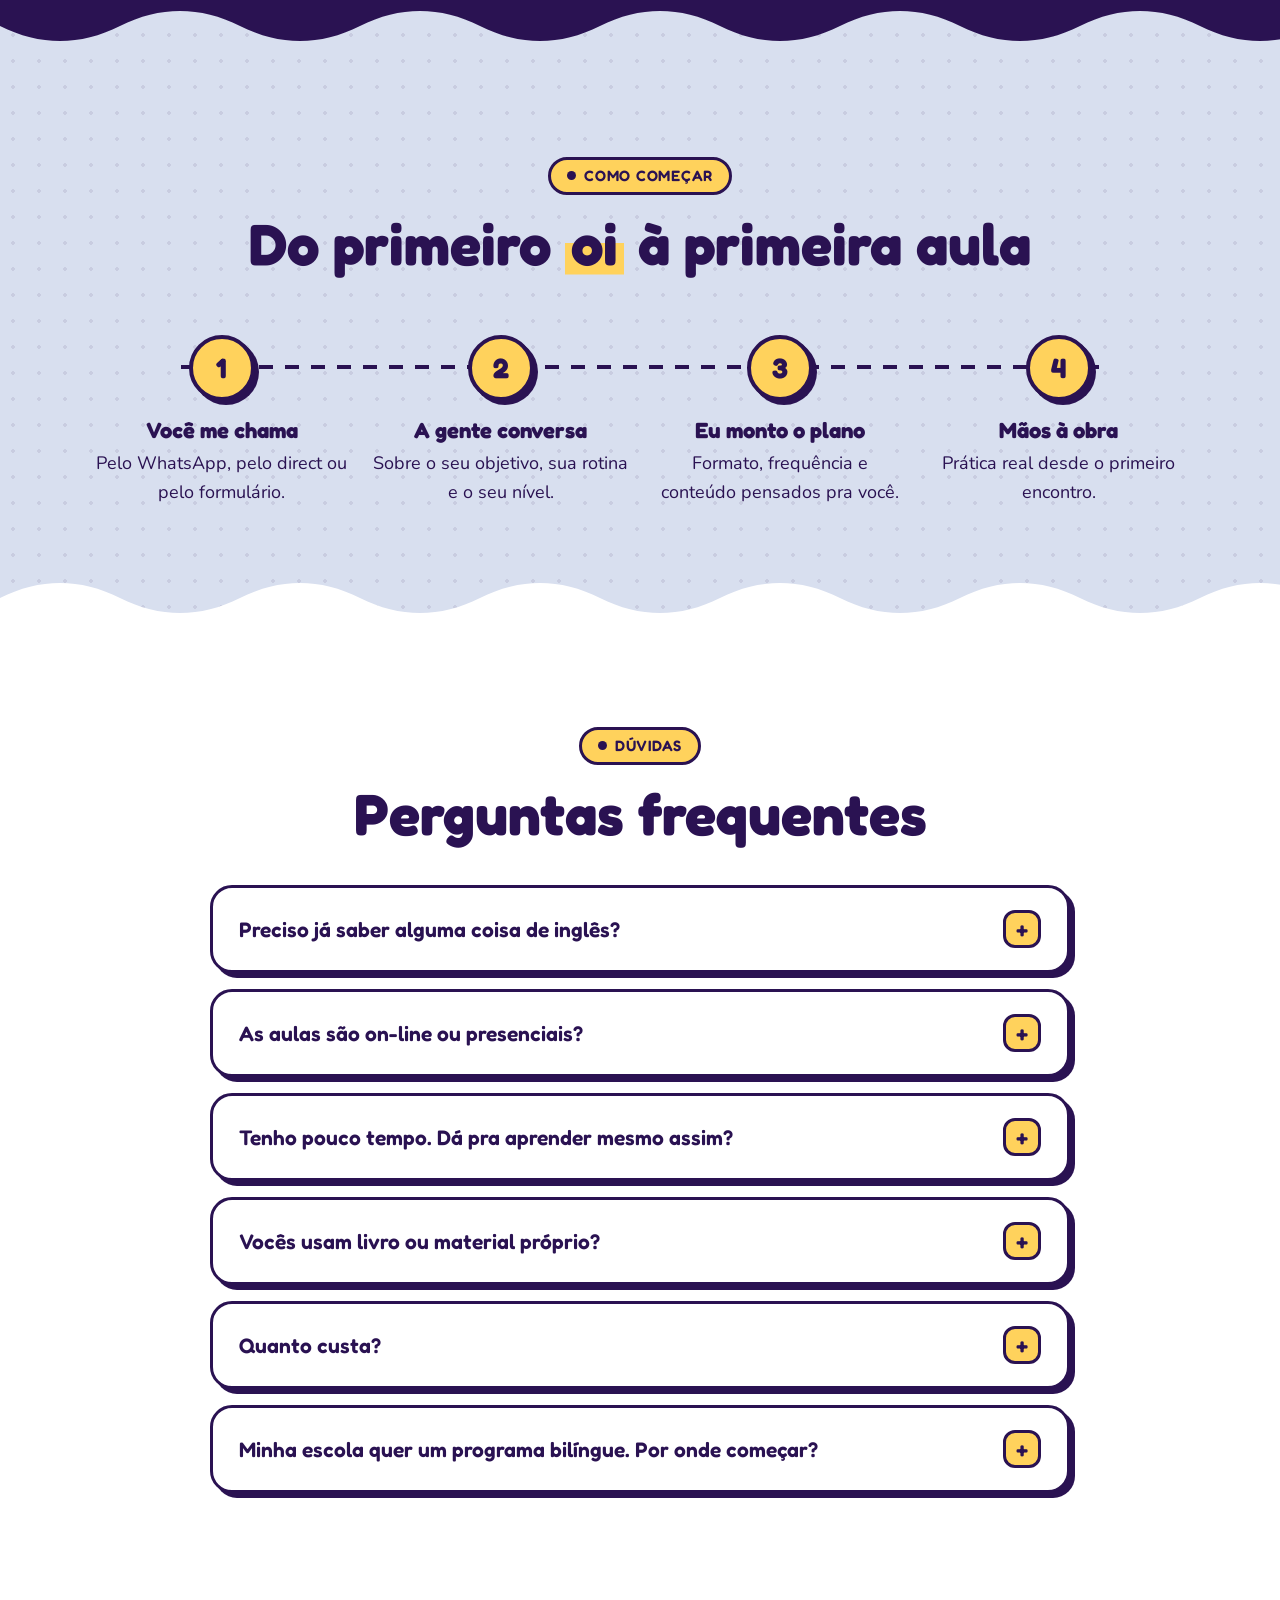
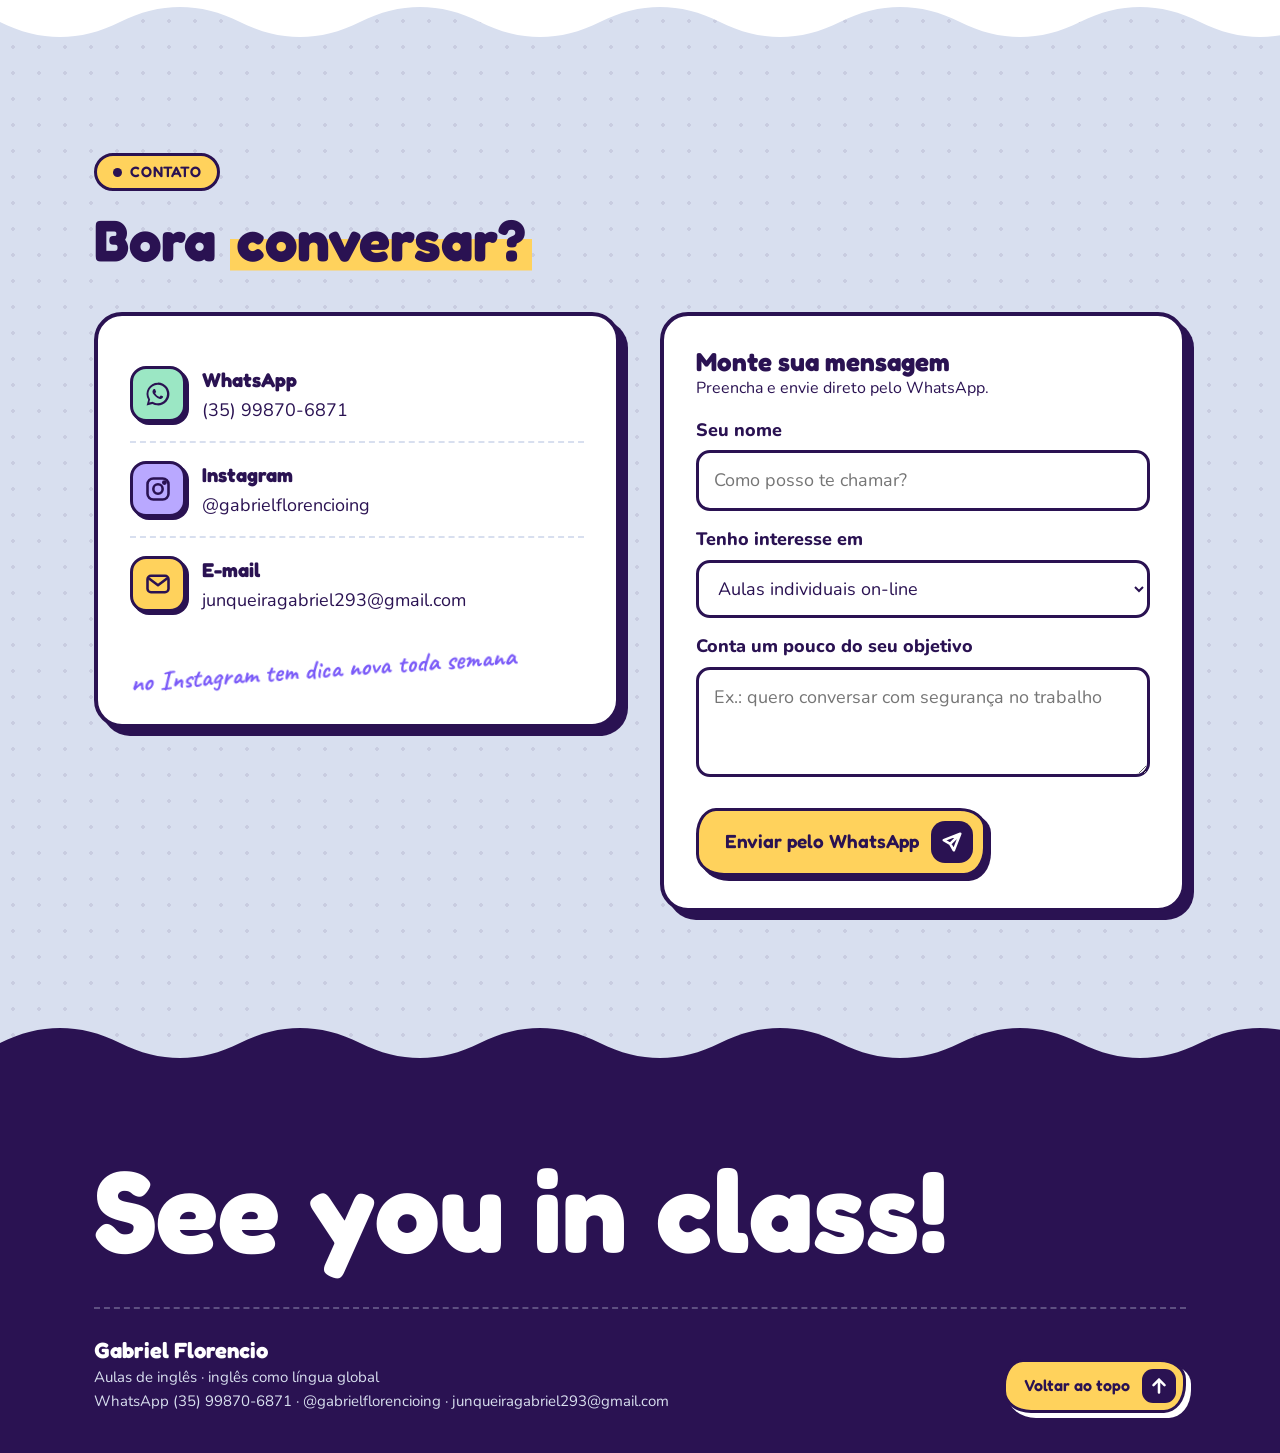
==== commit b9838957: "Update flip card content in index.html" ====
--- a/index.html
+++ b/index.html
@@ -356,7 +356,7 @@
   <div class="flip rv d1"><div class="in2"><div class="fc front"><svg class="ic" viewBox="0 0 60 60" fill="none" stroke="#2A1252" stroke-width="3.5" stroke-linejoin="round"><path d="M8 14h30a6 6 0 0 1 6 6v12a6 6 0 0 1-6 6H22l-10 8v-8H8a6 6 0 0 1-6-6V20a6 6 0 0 1 6-6z" fill="#FFD25C"/><path d="M48 24h4a6 6 0 0 1 6 6v10a6 6 0 0 1-6 6v6l-8-6h-8" fill="#B9A8FF"/></svg><h3>Situações reais</h3><div class="hint"><svg viewBox="0 0 24 24" fill="none" stroke="#7A5AF8" stroke-width="2.5" stroke-linecap="round"><path d="M20 12a8 8 0 1 1-3-6.2M20 4v5h-5"/></svg>vira</div></div><div class="fc back">Pedir comida, se apresentar numa reunião, mandar uma mensagem. O conteúdo nasce do que você vai usar.</div></div></div>
   <div class="flip rv d2"><div class="in2"><div class="fc front"><svg class="ic" viewBox="0 0 60 60" fill="none" stroke="#2A1252" stroke-width="3.5" stroke-linejoin="round"><rect x="4" y="10" width="24" height="18" rx="5" fill="#9BE7C4"/><rect x="32" y="10" width="24" height="18" rx="5" fill="#FFD25C"/><rect x="16" y="34" width="28" height="18" rx="5" fill="#B9A8FF"/></svg><h3>Frases e chunks</h3><div class="hint"><svg viewBox="0 0 24 24" fill="none" stroke="#7A5AF8" stroke-width="2.5" stroke-linecap="round"><path d="M20 12a8 8 0 1 1-3-6.2M20 4v5h-5"/></svg>vira</div></div><div class="fc back">Em vez de palavras soltas, blocos prontos que já saem naturais na hora de falar.</div></div></div>
   <div class="flip rv d3"><div class="in2"><div class="fc front"><svg class="ic" viewBox="0 0 60 60" fill="none" stroke="#2A1252" stroke-width="3.5" stroke-linecap="round" stroke-linejoin="round"><circle cx="30" cy="30" r="24" fill="#FF9B85"/><path d="M20 24h.1M40 24h.1M20 40c6-6 14-6 20 0"/><path d="M46 8l6-4M50 14l7-1" stroke-width="3"/></svg><h3>Erro faz parte</h3><div class="hint"><svg viewBox="0 0 24 24" fill="none" stroke="#7A5AF8" stroke-width="2.5" stroke-linecap="round"><path d="M20 12a8 8 0 1 1-3-6.2M20 4v5h-5"/></svg>vira</div></div><div class="fc back">Errar é como o cérebro aprende. A aula é um lugar seguro pra tentar.</div></div></div>
-  <div class="flip rv d4"><div class="in2"><div class="fc front"><svg class="ic" viewBox="0 0 60 60" fill="none" stroke="#2A1252" stroke-width="3.5" stroke-linejoin="round"><circle cx="30" cy="30" r="24" fill="#9BE7C4"/><circle cx="30" cy="30" r="14" fill="#fff"/><circle cx="30" cy="30" r="5" fill="#2A1252"/><path d="M30 30L52 8M44 8h8v8" stroke-linecap="round"/></svg><h3>Do seu jeito</h3><div class="hint"><svg viewBox="0 0 24 24" fill="none" stroke="#7A5AF8" stroke-width="2.5" stroke-linecap="round"><path d="M20 12a8 8 0 1 1-3-6.2M20 4v5h-5"/></svg>vira</div></div><div class="fc back">Seu objetivo, seu ritmo e seu tempo disponível definem o plano.</div></div></div>
+  <div class="flip rv d4"><div class="in2"><div class="fc front"><svg class="ic" viewBox="0 0 60 60" fill="none" stroke="#2A1252" stroke-width="3.5" stroke-linejoin="round"><circle cx="30" cy="30" r="24" fill="#9BE7C4"/><circle cx="30" cy="30" r="14" fill="#fff"/><circle cx="30" cy="30" r="5" fill="#2A1252"/><path d="M53 7L32 28M53 7l5-1M53 7l1-5M49 11l5-1M49 11l1-5" stroke-linecap="round"/></svg><h3>Do seu jeito</h3><div class="hint"><svg viewBox="0 0 24 24" fill="none" stroke="#7A5AF8" stroke-width="2.5" stroke-linecap="round"><path d="M20 12a8 8 0 1 1-3-6.2M20 4v5h-5"/></svg>vira</div></div><div class="fc back">Seu objetivo, seu ritmo e seu tempo disponível definem o plano.</div></div></div>
  </div>
 </div></section>
 
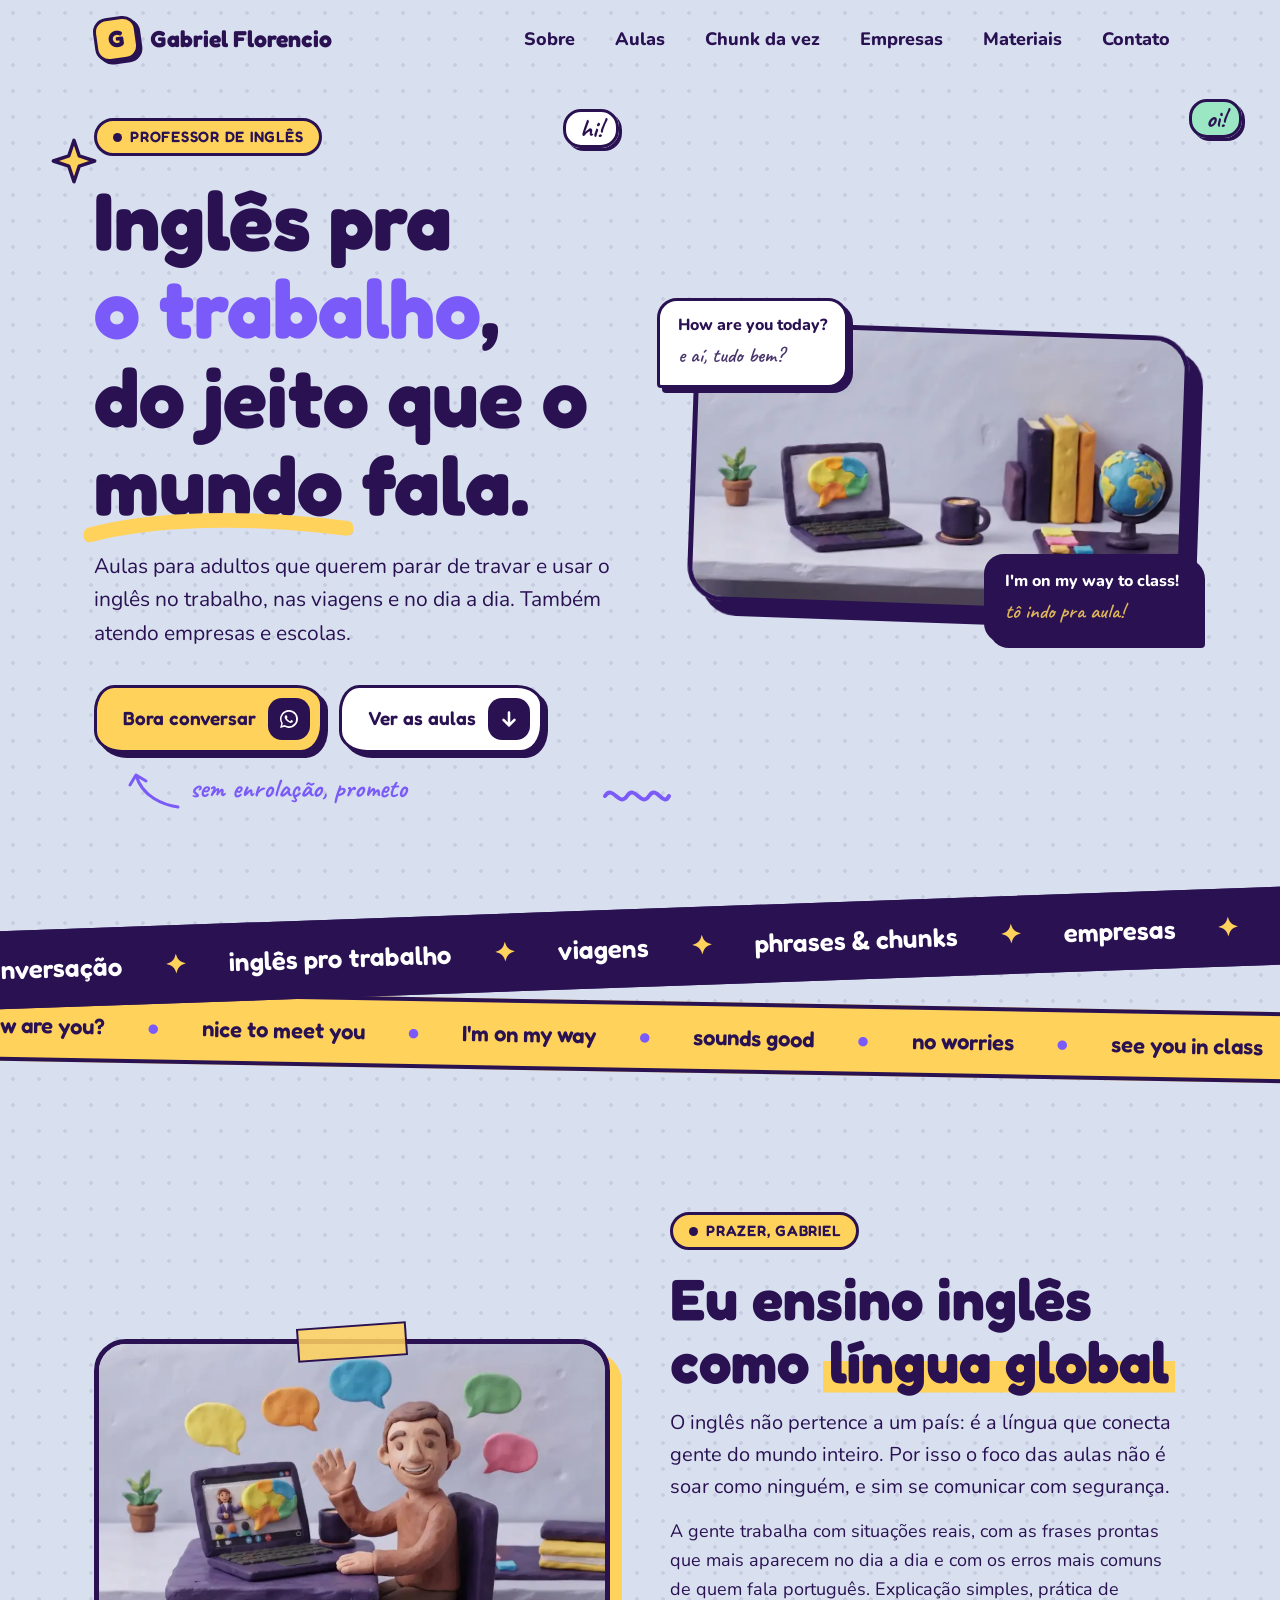
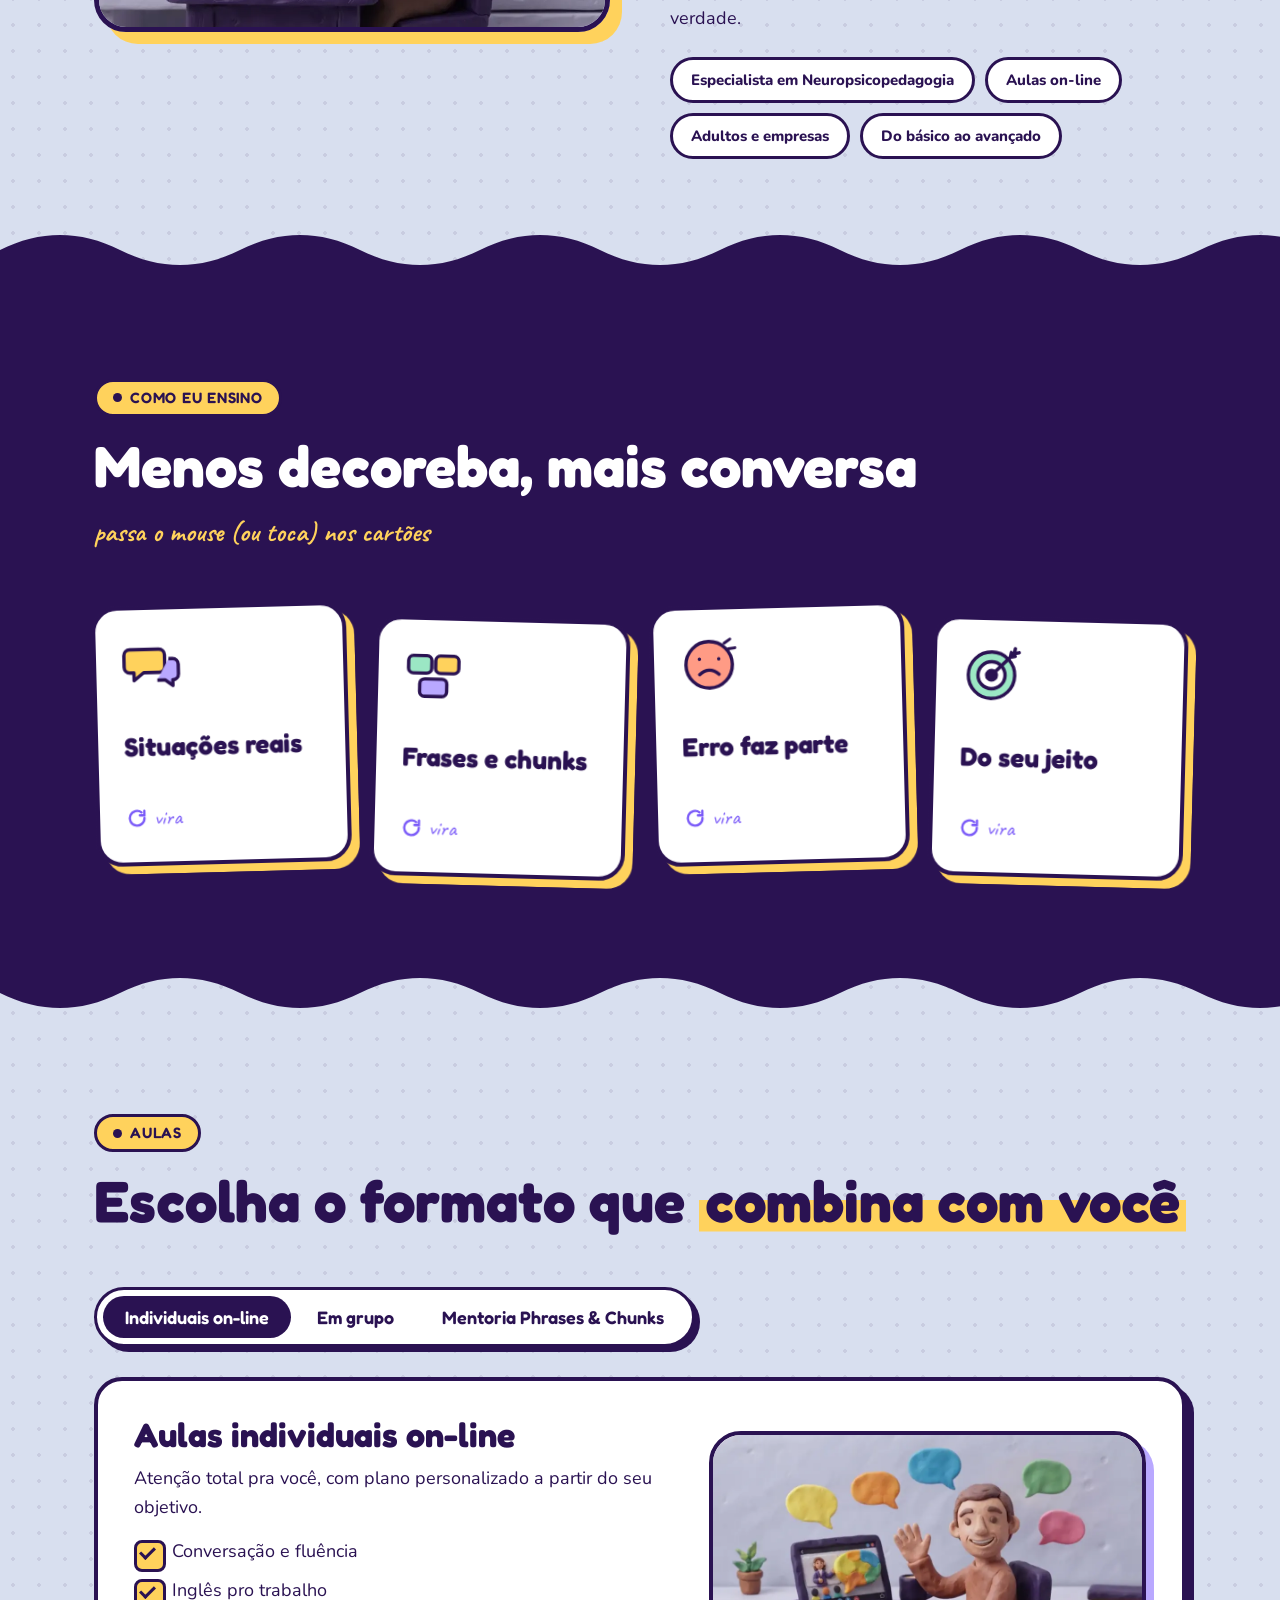
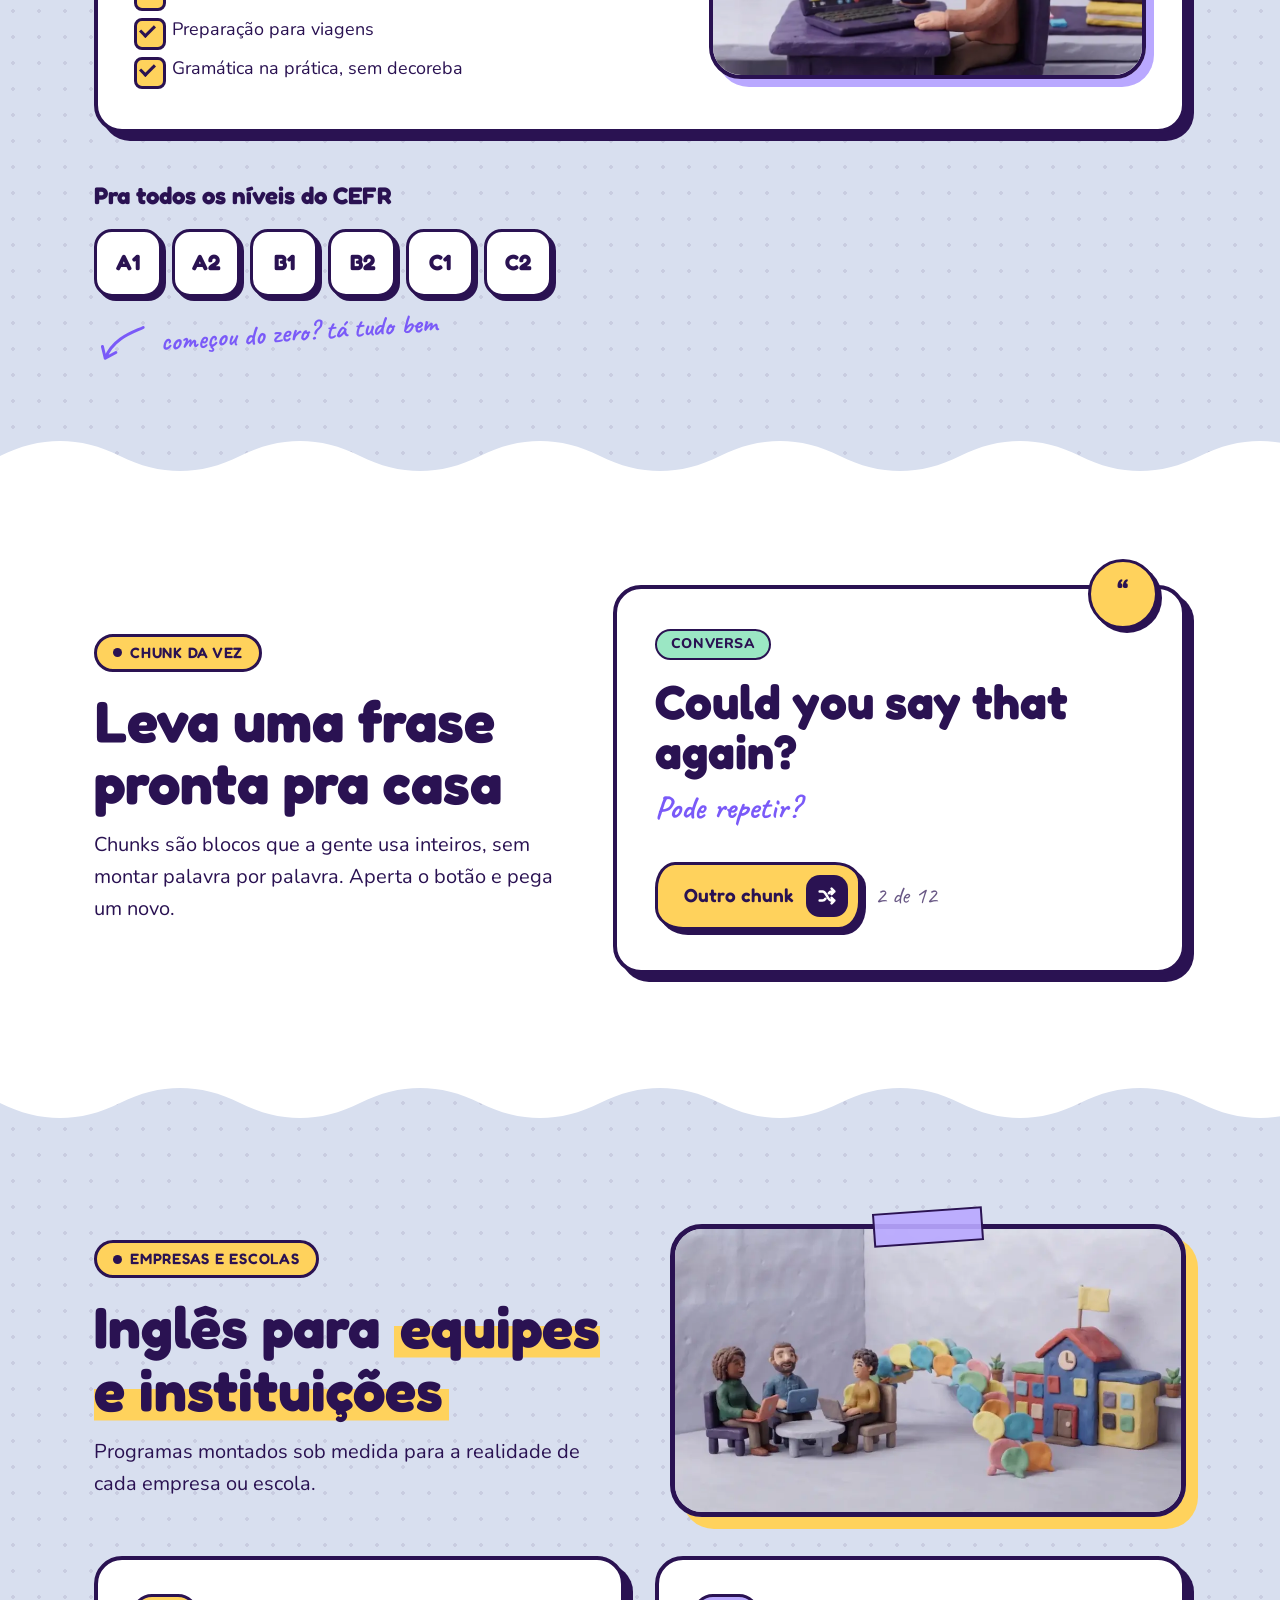
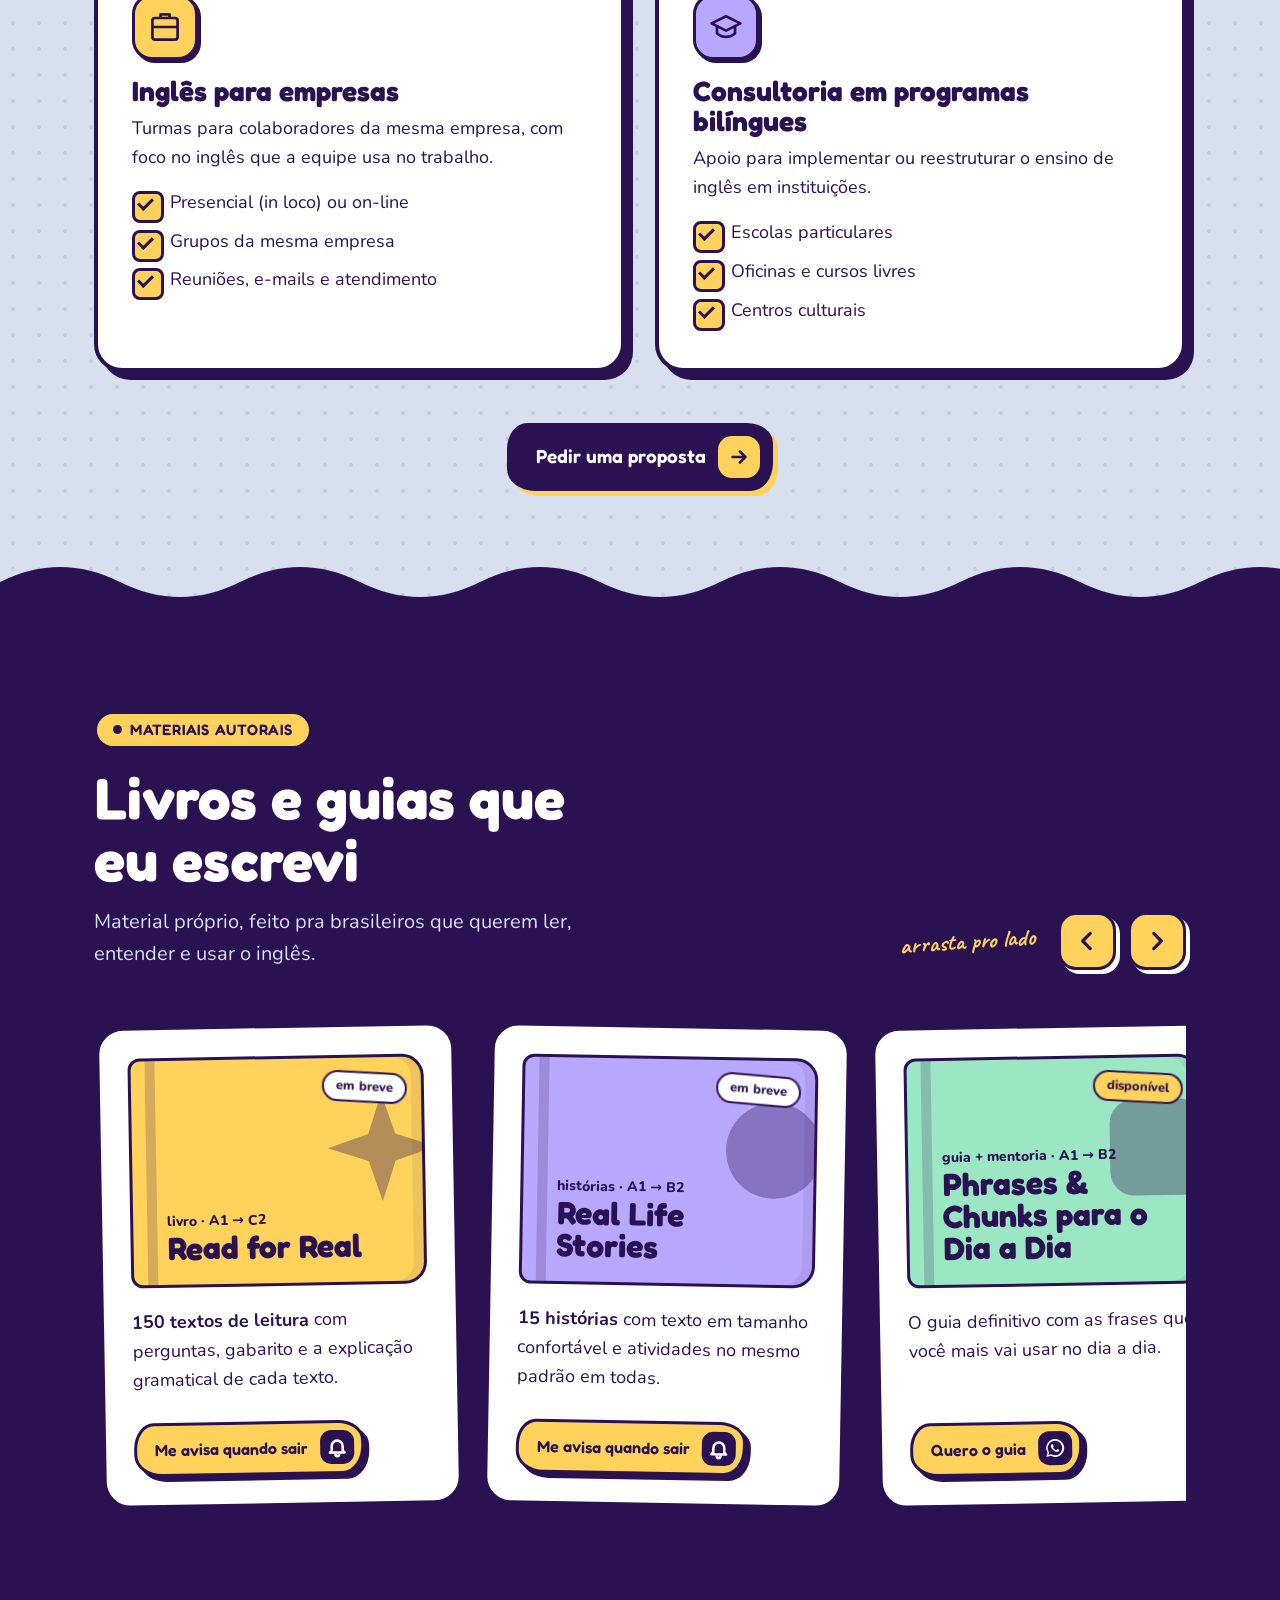
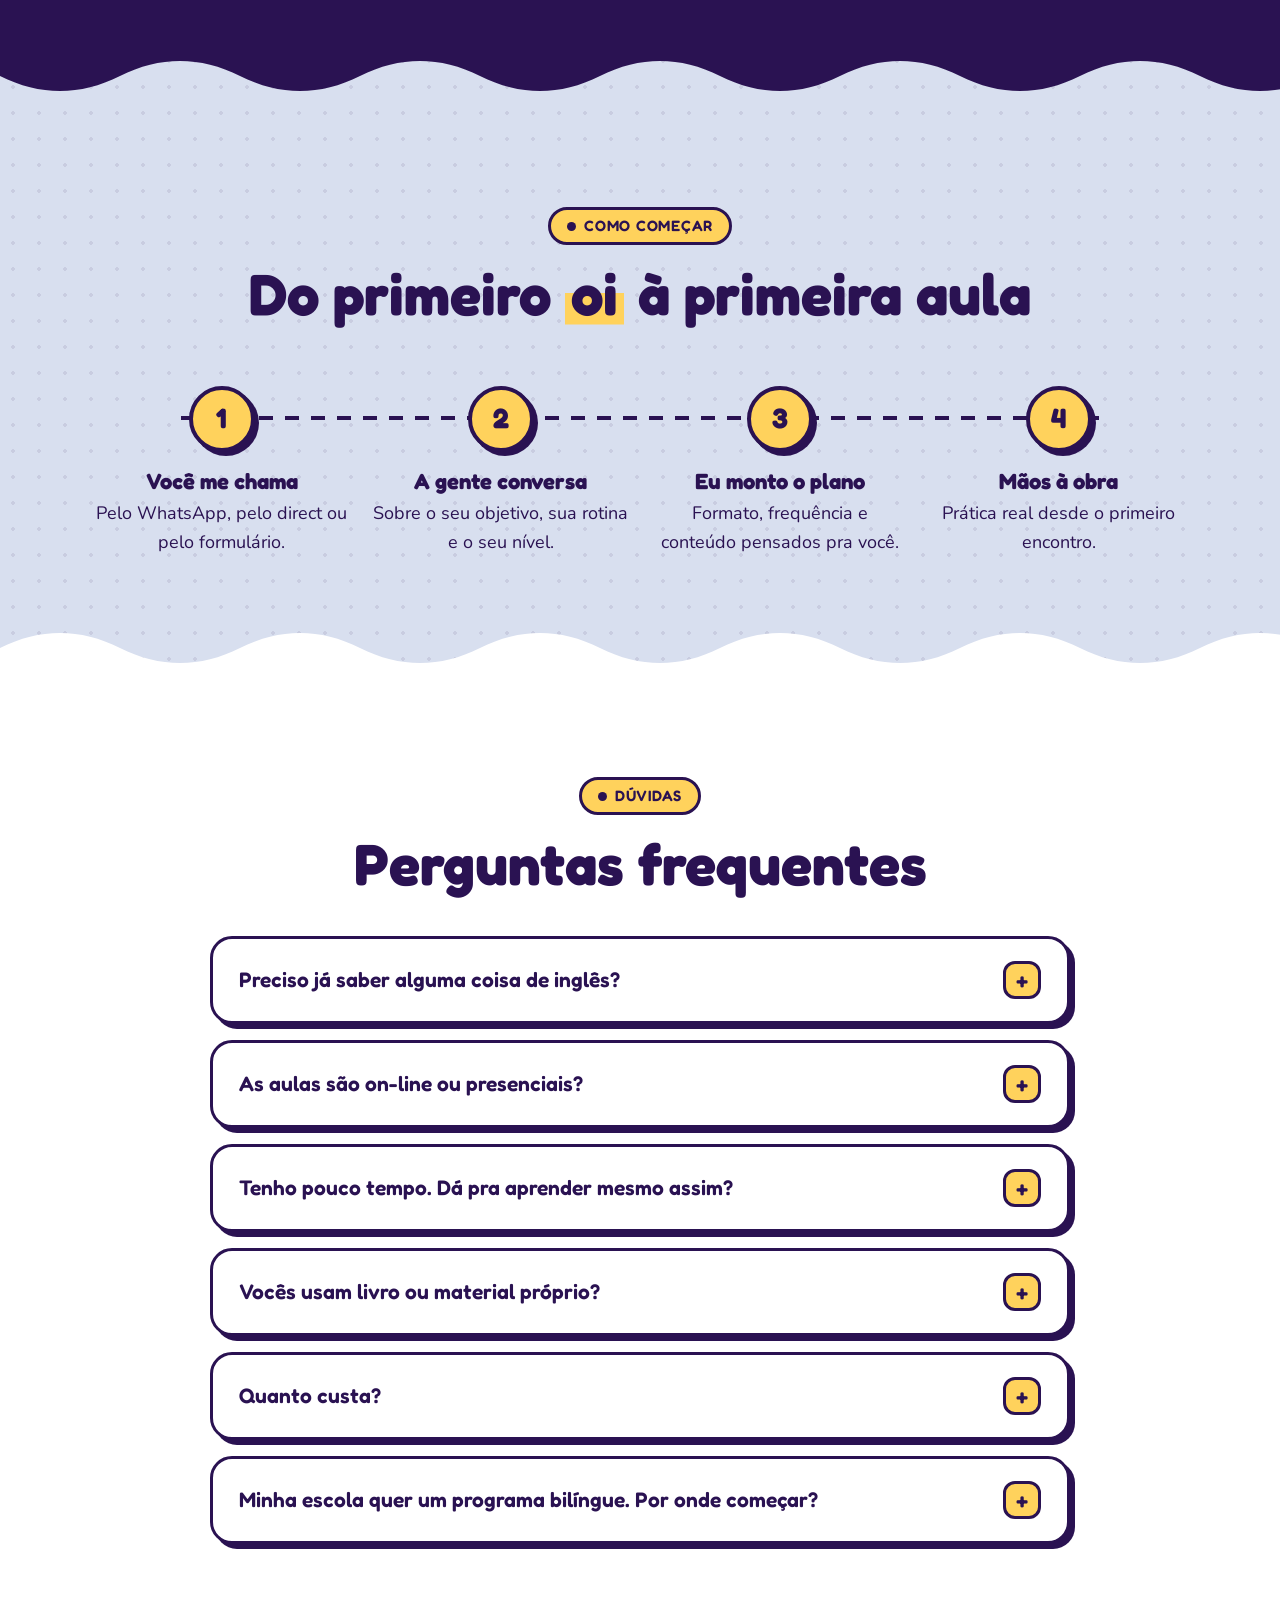
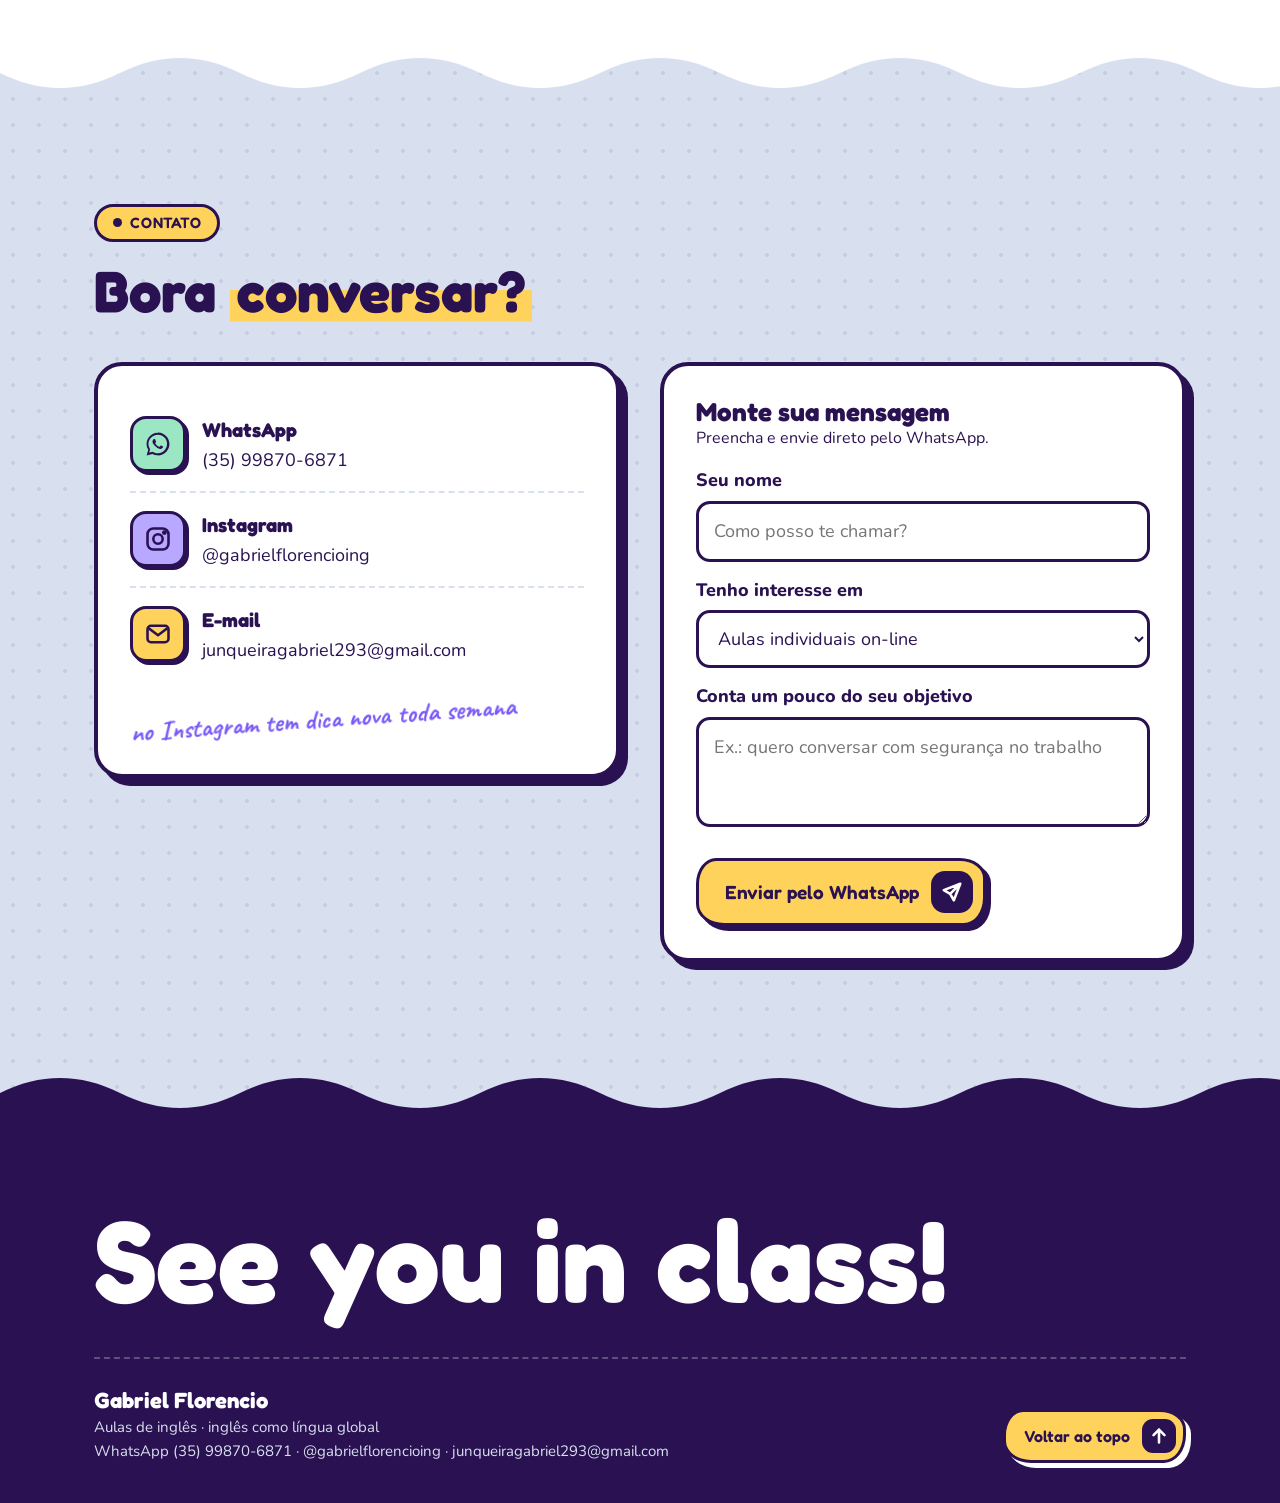
==== commit 82e53795: "Update print statement from 'Hello' to 'Goodbye'" ====
--- a/index.html
+++ b/index.html
@@ -364,10 +364,10 @@
 <section id="aulas" style="padding-top:140px"><div class="wrap">
  <span class="tag rv">Aulas</span>
  <h2 class="sec-title rv d1">Escolha o formato que <span class="hl">combina com você</span></h2>
- <div class="rv d2"><div class="tabs" id="tabs"><span class="ind" id="ind"></span><button class="on" data-t="0">Individuais on-line</button><button data-t="1">Turmas em grupo</button><button data-t="2">Mentoria Phrases &amp; Chunks</button></div></div>
+ <div class="rv d2"><div class="tabs" id="tabs"><span class="ind" id="ind"></span><button class="on" data-t="0">Individuais on-line</button><button data-t="1">Em grupo</button><button data-t="2">Mentoria Phrases &amp; Chunks</button></div></div>
  <div class="panes rv d3">
   <div class="pane sticker on"><div><h3>Aulas individuais on-line</h3><p>Atenção total pra você, com plano personalizado a partir do seu objetivo.</p><ul class="check"><li>Conversação e fluência</li><li>Inglês pro trabalho</li><li>Preparação para viagens</li><li>Gramática na prática, sem decoreba</li></ul></div><div class="art"><img src="[data-uri]" alt=""></div></div>
-  <div class="pane sticker"><div><h3>Turmas em grupo</h3><p>Aprender junto, praticando conversa de verdade com outras pessoas.</p><ul class="check"><li>Grupos pequenos</li><li>Muita interação</li><li>Temas do dia a dia</li></ul></div><div class="art"><img src="[data-uri]" alt=""></div></div>
+  <div class="pane sticker"><div><h3>Em grupo</h3><p>Aprender junto, praticando conversa de verdade com outras pessoas.</p><ul class="check"><li>Grupos pequenos</li><li>Muita interação</li><li>Temas do dia a dia</li></ul></div><div class="art"><img src="[data-uri]" alt=""></div></div>
   <div class="pane sticker"><div><h3>Mentoria Phrases &amp; Chunks</h3><p>Com o <b>Guia Definitivo de Phrases &amp; Chunks para o Dia a Dia</b>, do A1 ao B2.</p><ul class="check"><li>Pra quem precisa se virar no dia a dia</li><li>Frases organizadas por situação</li><li>Compra pelo direct ou WhatsApp</li></ul></div><div class="art"><img src="[data-uri]" alt=""></div></div>
  </div>
  <div class="rv" style="margin-top:50px"><p class="f" style="font-size:24px">Pra todos os níveis do CEFR</p><div class="levels"><div class="lv">A1</div><div class="lv">A2</div><div class="lv">B1</div><div class="lv">B2</div><div class="lv">C1</div><div class="lv">C2</div></div><p class="note" style="margin-top:16px"><svg viewBox="0 0 60 44" fill="none" stroke="#7A5AF8" stroke-width="3" stroke-linecap="round"><path d="M50 6C40 10 20 14 10 34M10 34l-2-12M10 34l11-5"/></svg>começou do zero? tá tudo bem</p></div>
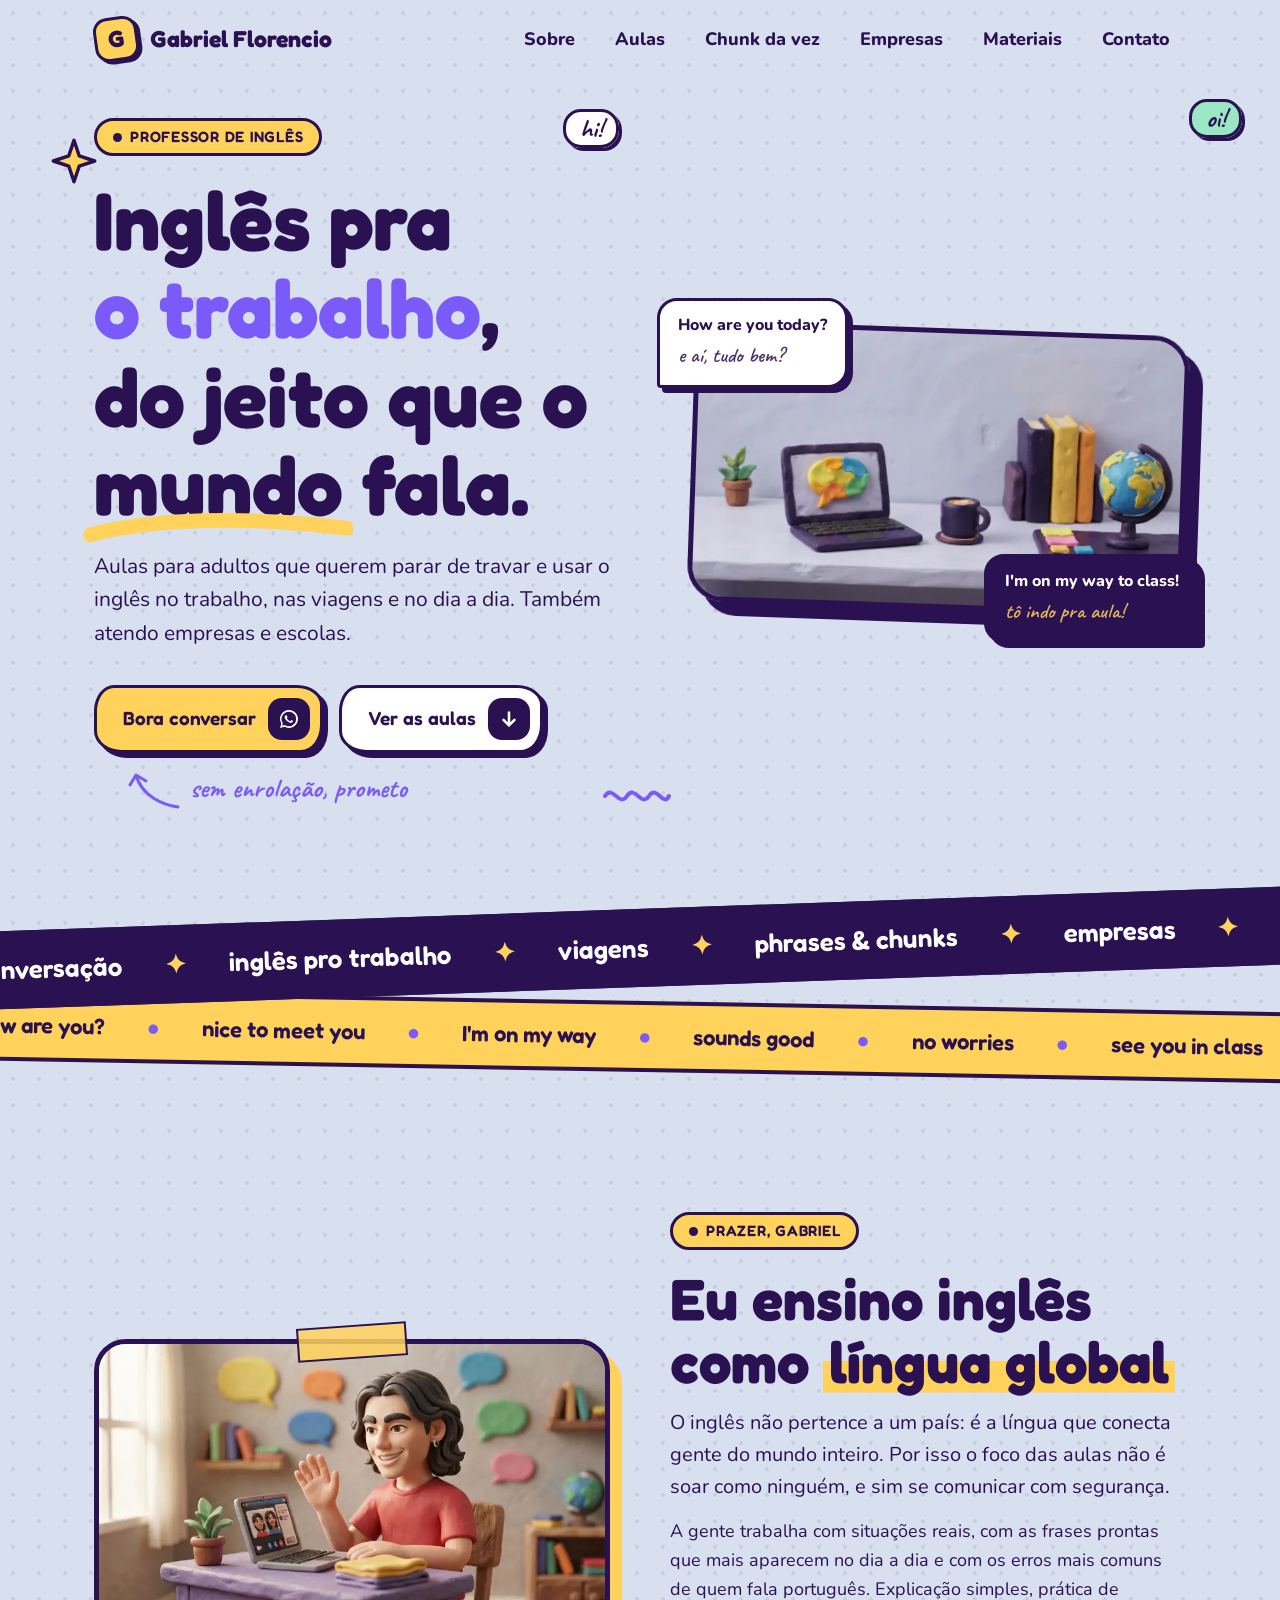
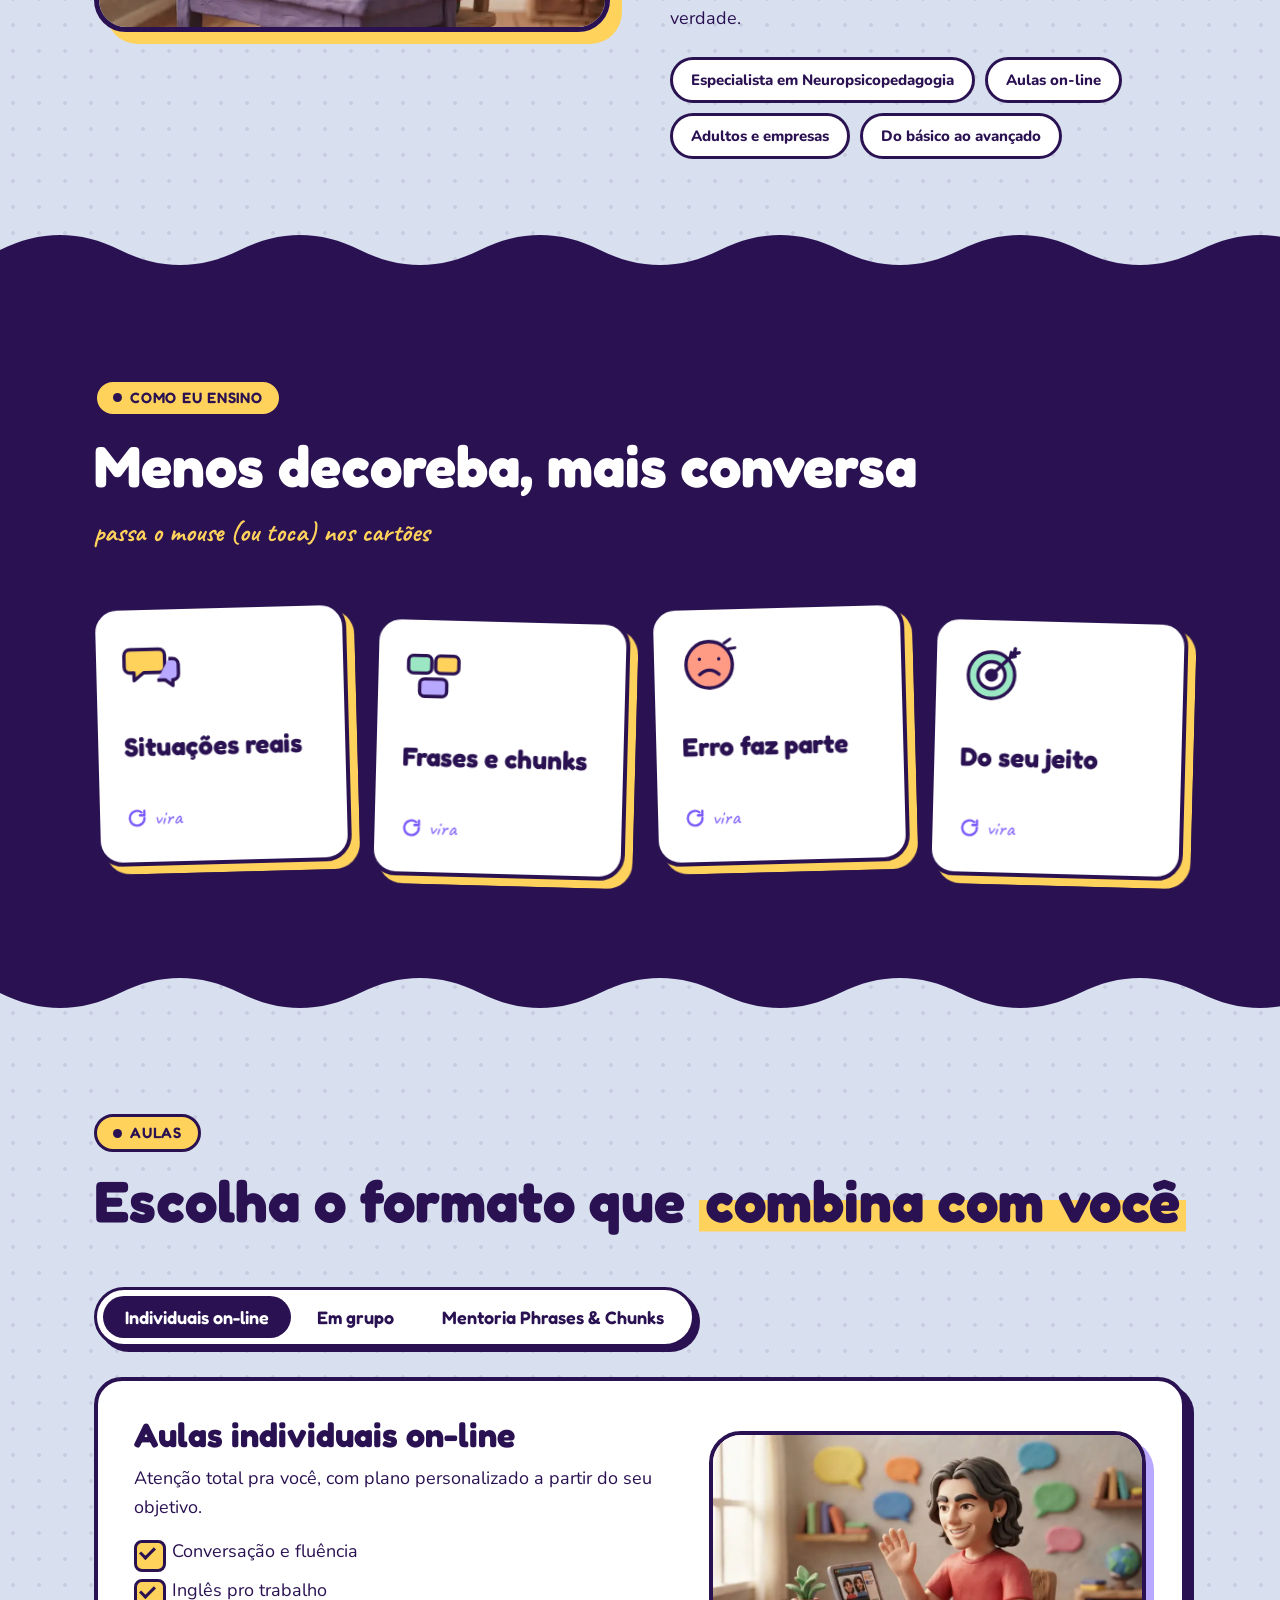
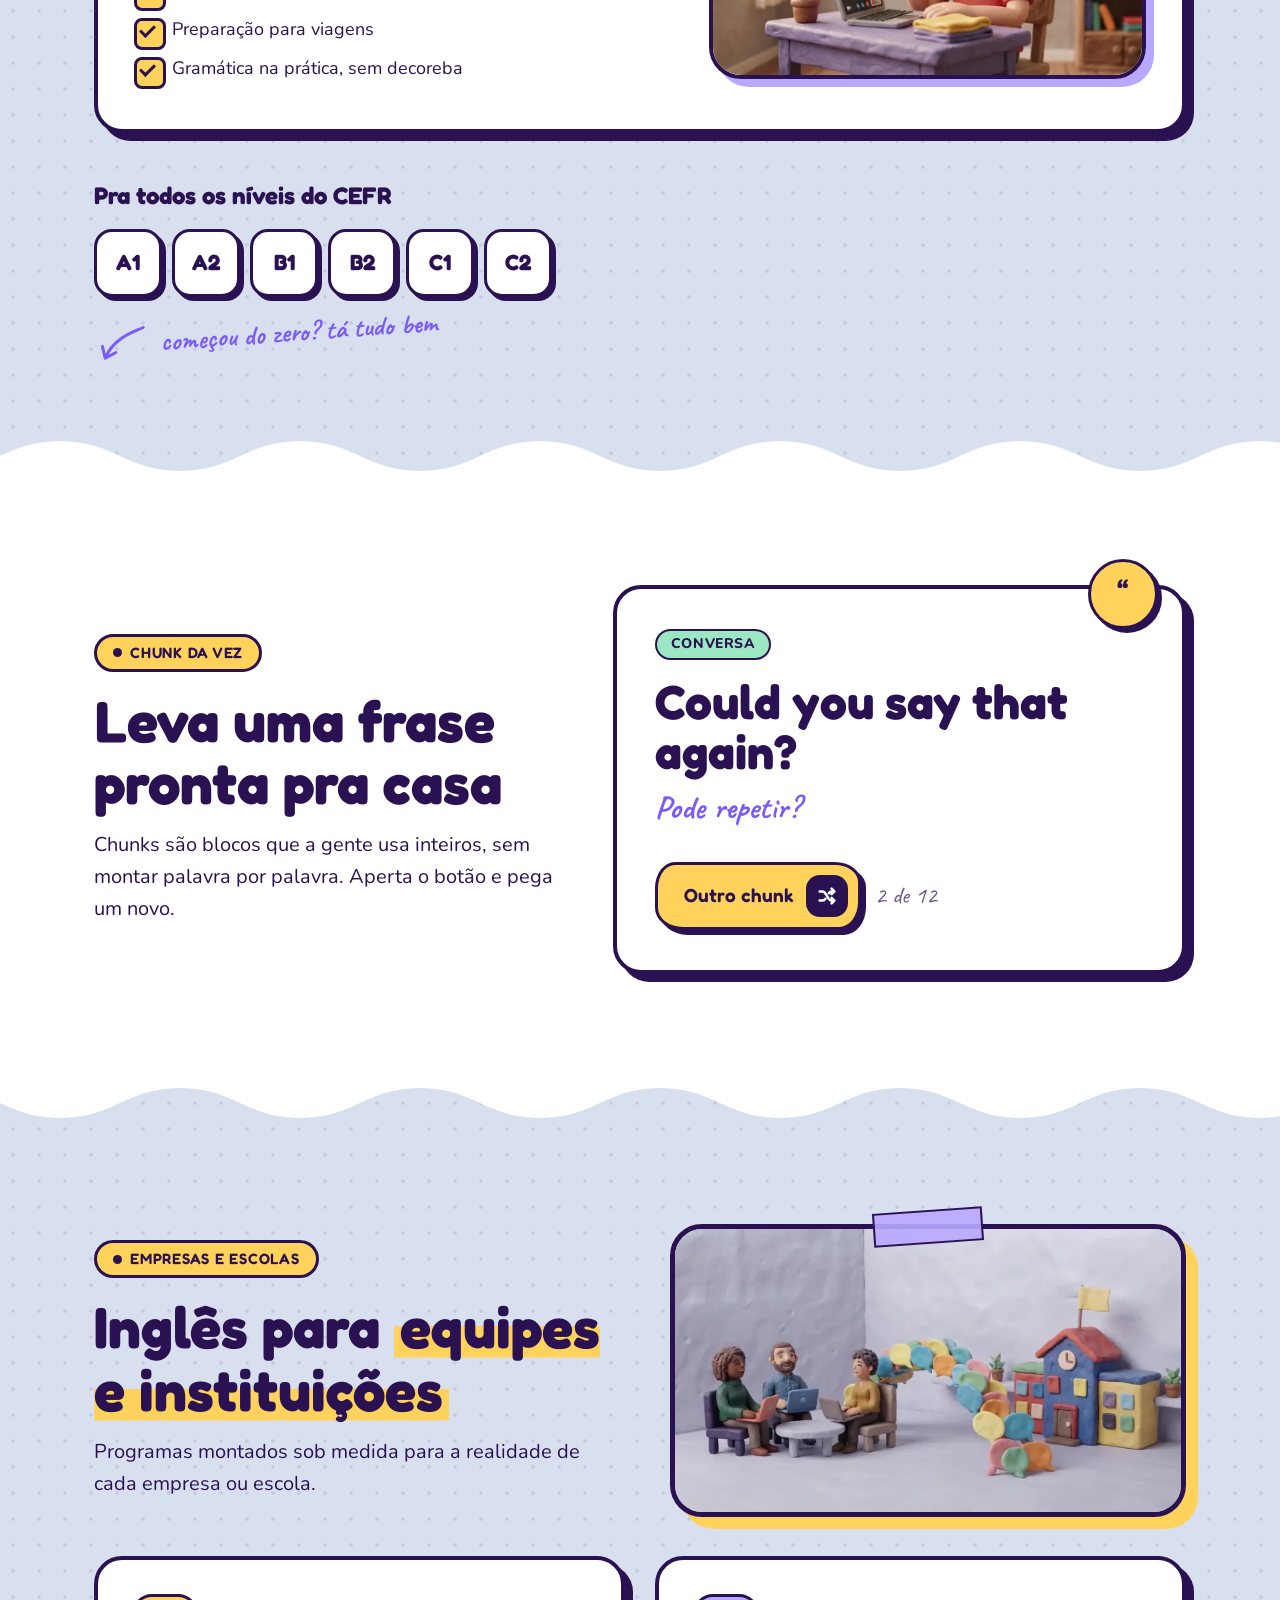
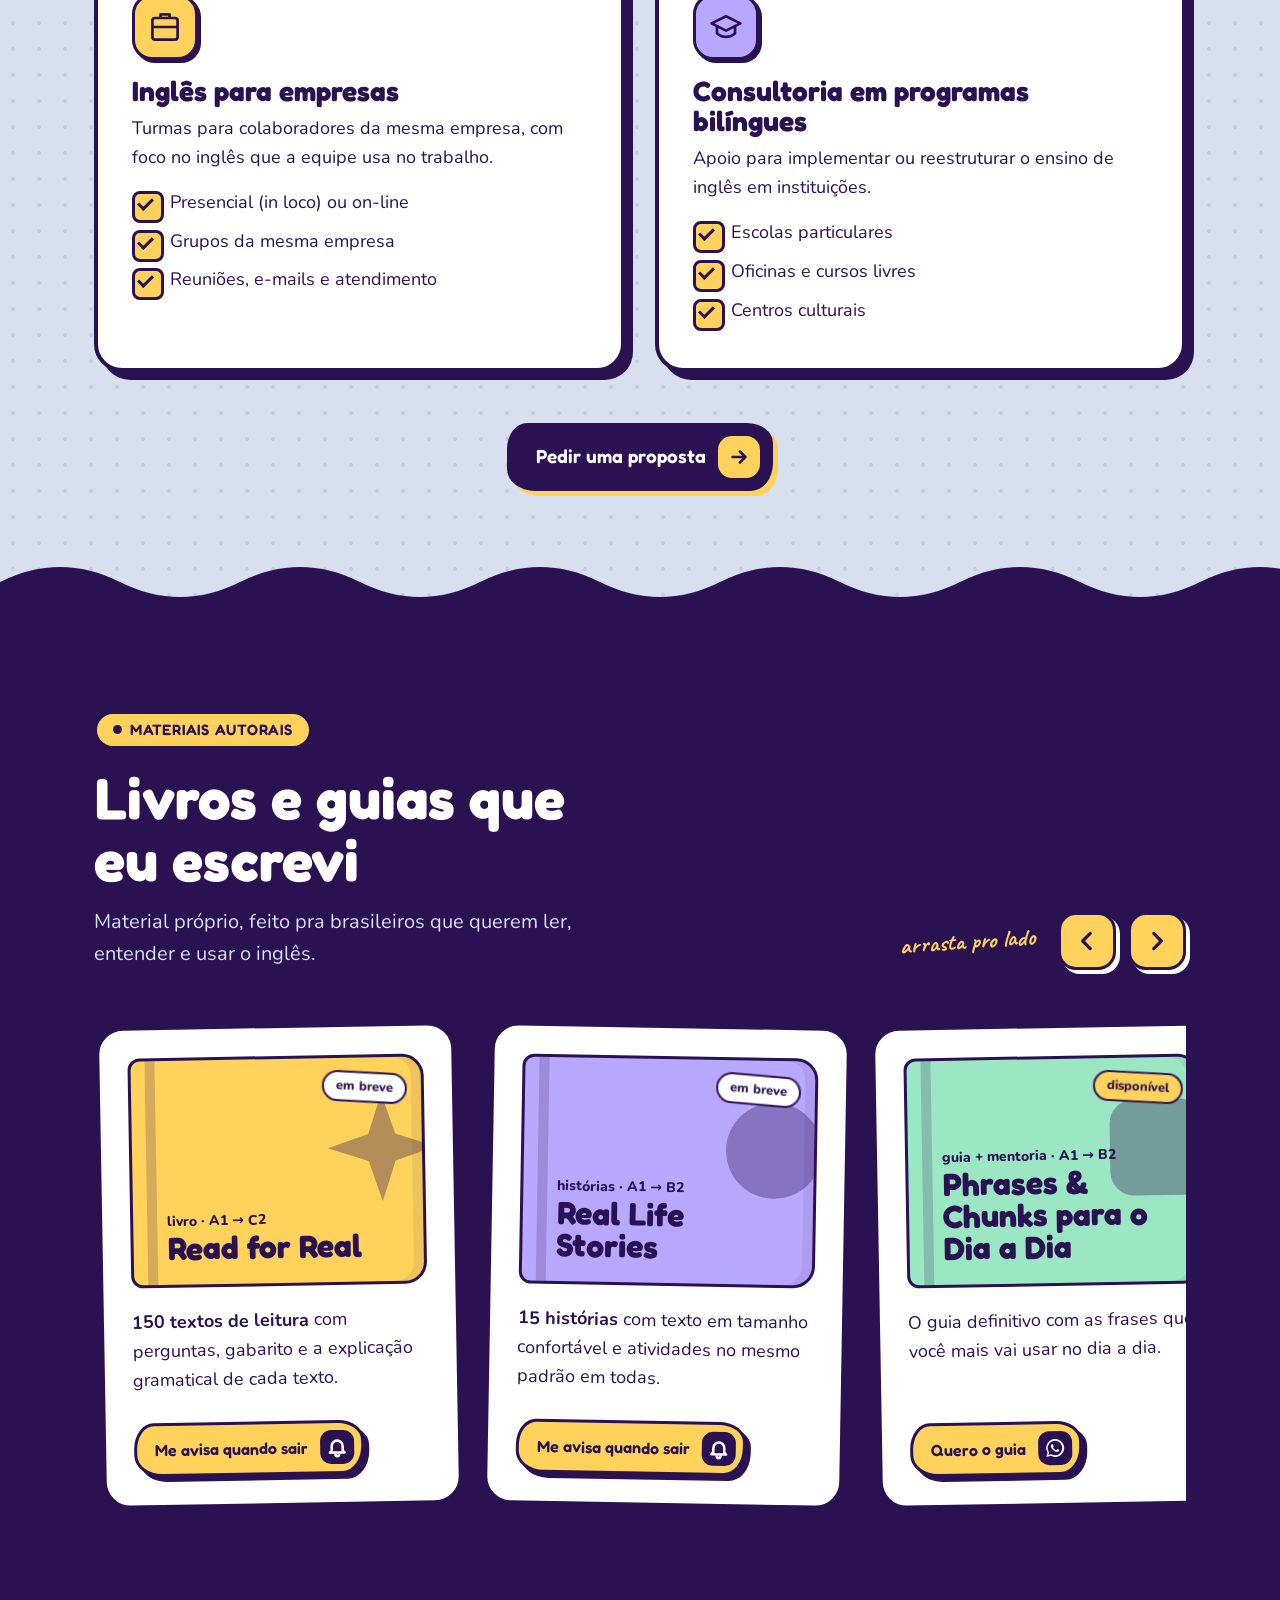
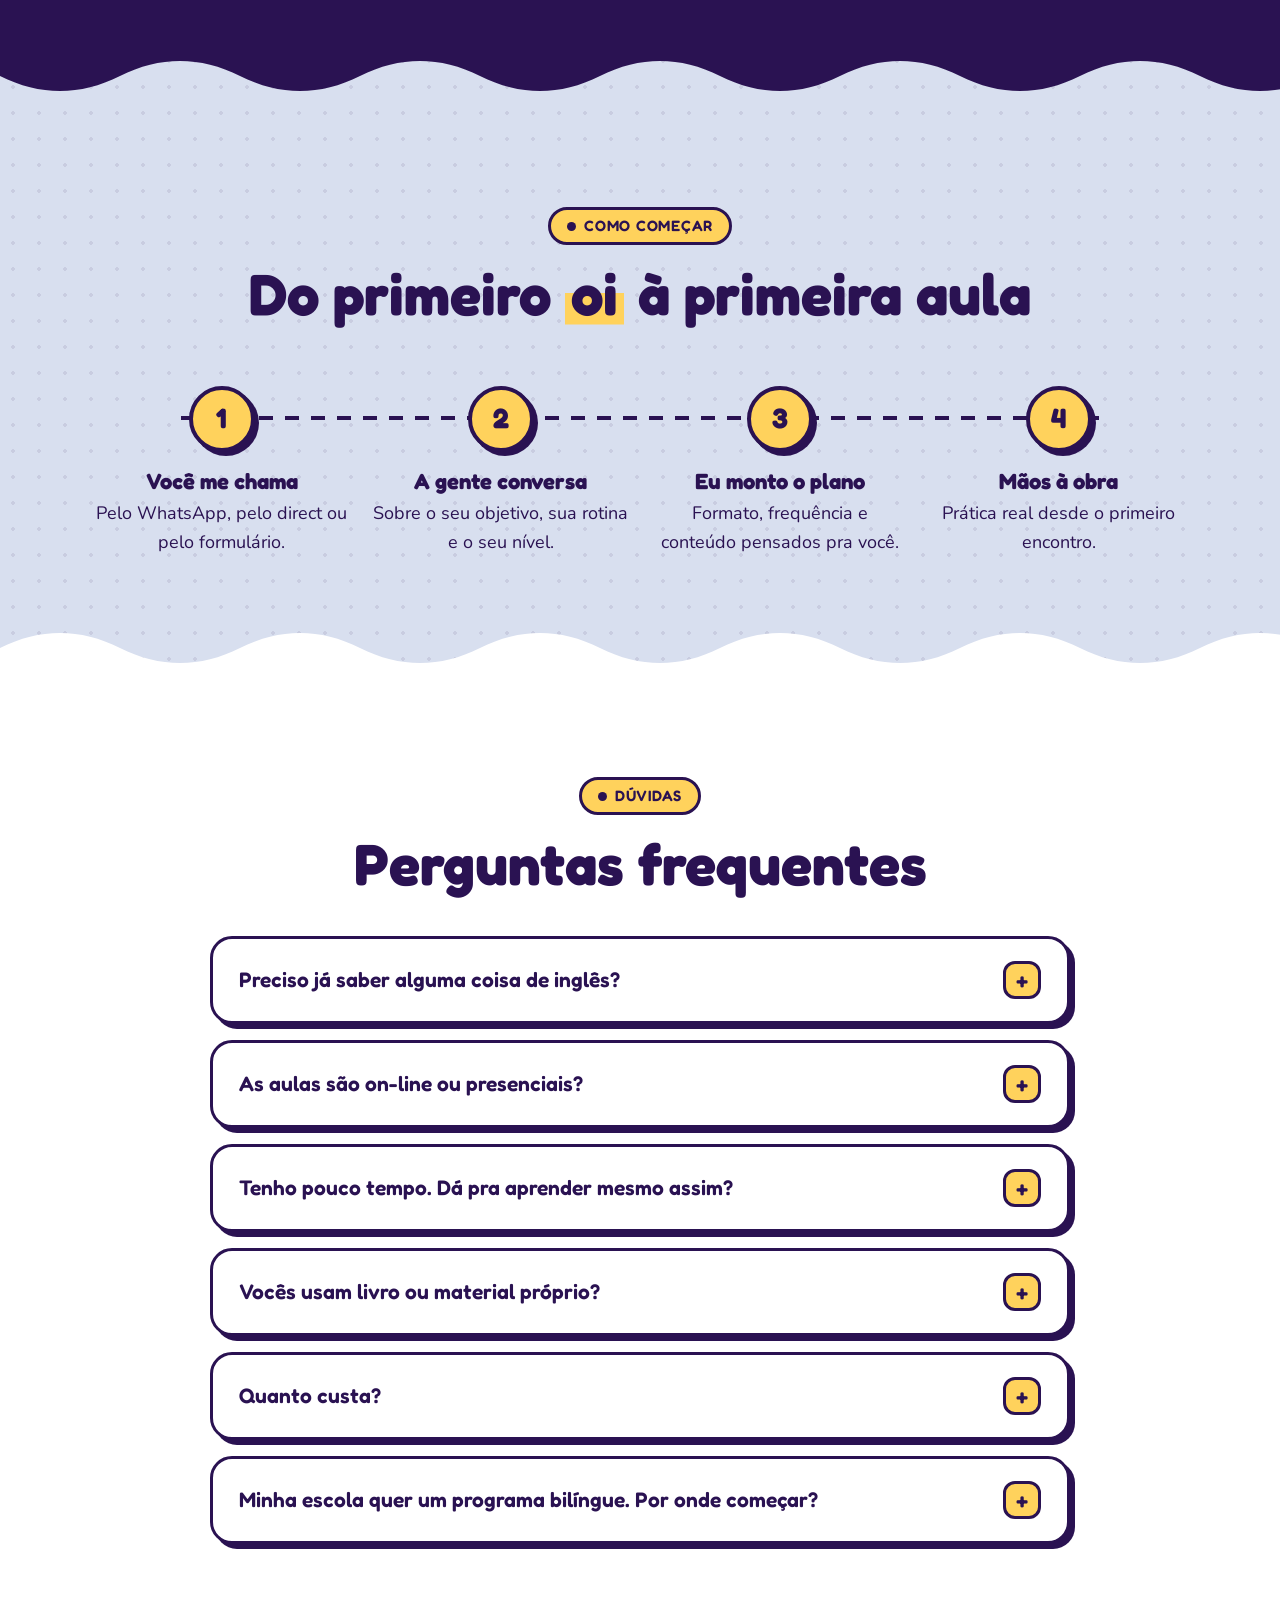
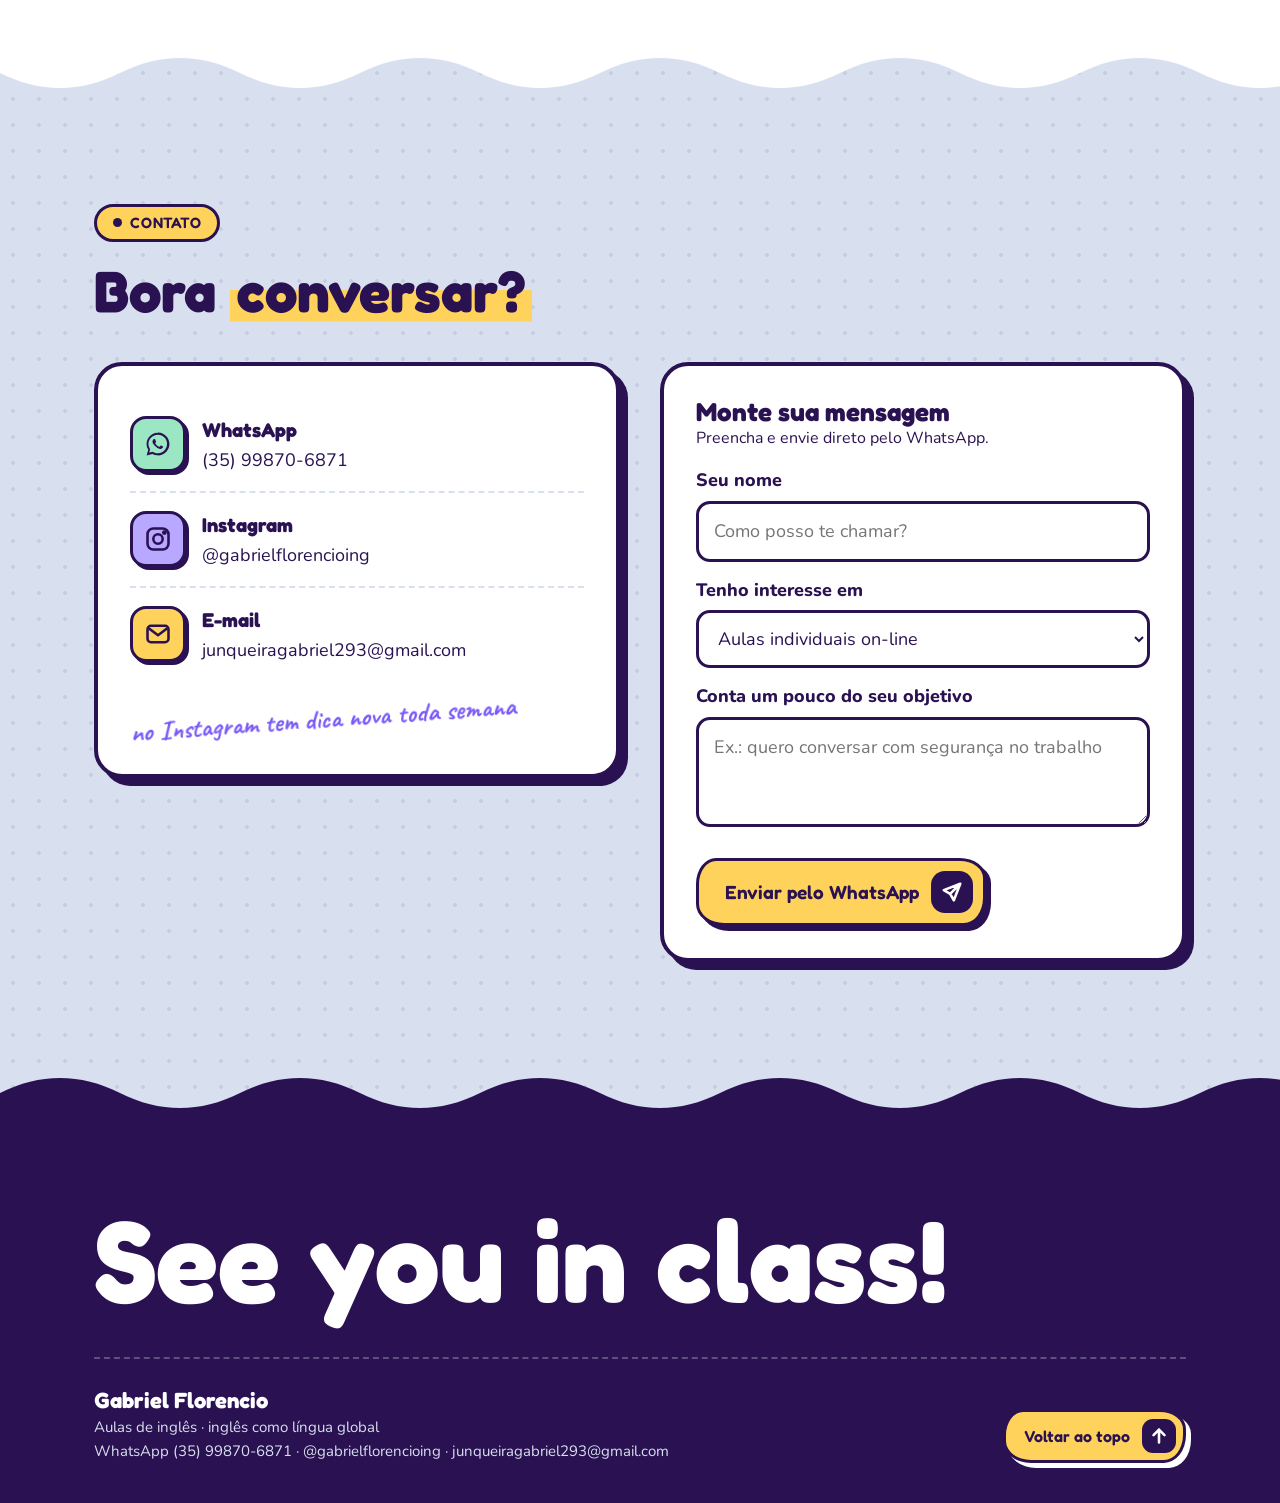
==== commit 66ff13db: "Update print statement from 'Hello' to 'Goodbye'" ====
--- a/index.html
+++ b/index.html
@@ -337,7 +337,7 @@
 
 <!-- SOBRE -->
 <section id="sobre"><div class="wrap split">
- <div class="artw rv l"><div class="pin"></div><div class="art tilt"><img src="[data-uri]" alt="Professor de massinha acenando numa aula on-line"></div></div>
+ <div class="artw rv l"><div class="pin"></div><div class="art tilt"><img src="[data-uri]" alt="Professor de massinha acenando numa aula on-line"></div></div>
  <div>
   <span class="tag rv">Prazer, Gabriel</span>
   <h2 class="sec-title rv d1">Eu ensino inglês como <span class="hl">língua global</span></h2>
@@ -366,7 +366,7 @@
  <h2 class="sec-title rv d1">Escolha o formato que <span class="hl">combina com você</span></h2>
  <div class="rv d2"><div class="tabs" id="tabs"><span class="ind" id="ind"></span><button class="on" data-t="0">Individuais on-line</button><button data-t="1">Em grupo</button><button data-t="2">Mentoria Phrases &amp; Chunks</button></div></div>
  <div class="panes rv d3">
-  <div class="pane sticker on"><div><h3>Aulas individuais on-line</h3><p>Atenção total pra você, com plano personalizado a partir do seu objetivo.</p><ul class="check"><li>Conversação e fluência</li><li>Inglês pro trabalho</li><li>Preparação para viagens</li><li>Gramática na prática, sem decoreba</li></ul></div><div class="art"><img src="[data-uri]" alt=""></div></div>
+  <div class="pane sticker on"><div><h3>Aulas individuais on-line</h3><p>Atenção total pra você, com plano personalizado a partir do seu objetivo.</p><ul class="check"><li>Conversação e fluência</li><li>Inglês pro trabalho</li><li>Preparação para viagens</li><li>Gramática na prática, sem decoreba</li></ul></div><div class="art"><img src="[data-uri]" alt=""></div></div>
   <div class="pane sticker"><div><h3>Em grupo</h3><p>Aprender junto, praticando conversa de verdade com outras pessoas.</p><ul class="check"><li>Grupos pequenos</li><li>Muita interação</li><li>Temas do dia a dia</li></ul></div><div class="art"><img src="[data-uri]" alt=""></div></div>
   <div class="pane sticker"><div><h3>Mentoria Phrases &amp; Chunks</h3><p>Com o <b>Guia Definitivo de Phrases &amp; Chunks para o Dia a Dia</b>, do A1 ao B2.</p><ul class="check"><li>Pra quem precisa se virar no dia a dia</li><li>Frases organizadas por situação</li><li>Compra pelo direct ou WhatsApp</li></ul></div><div class="art"><img src="[data-uri]" alt=""></div></div>
  </div>
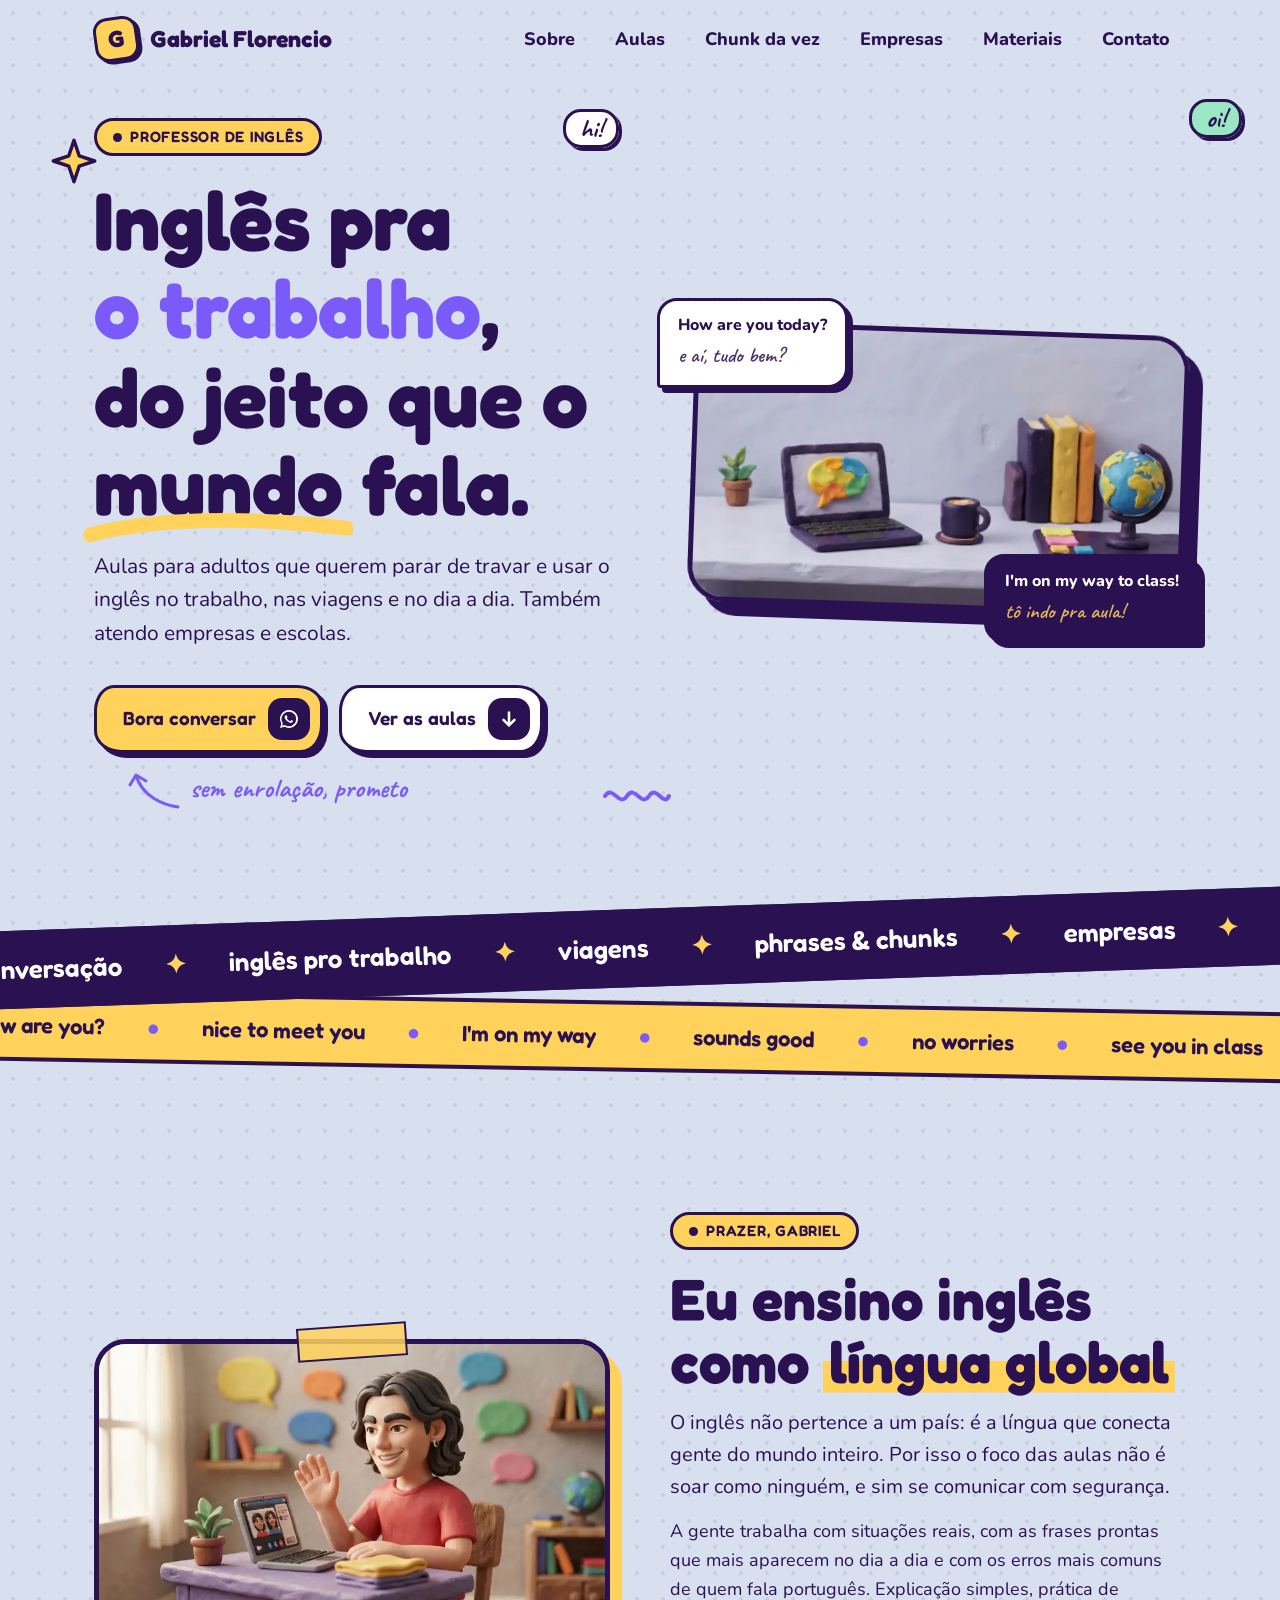
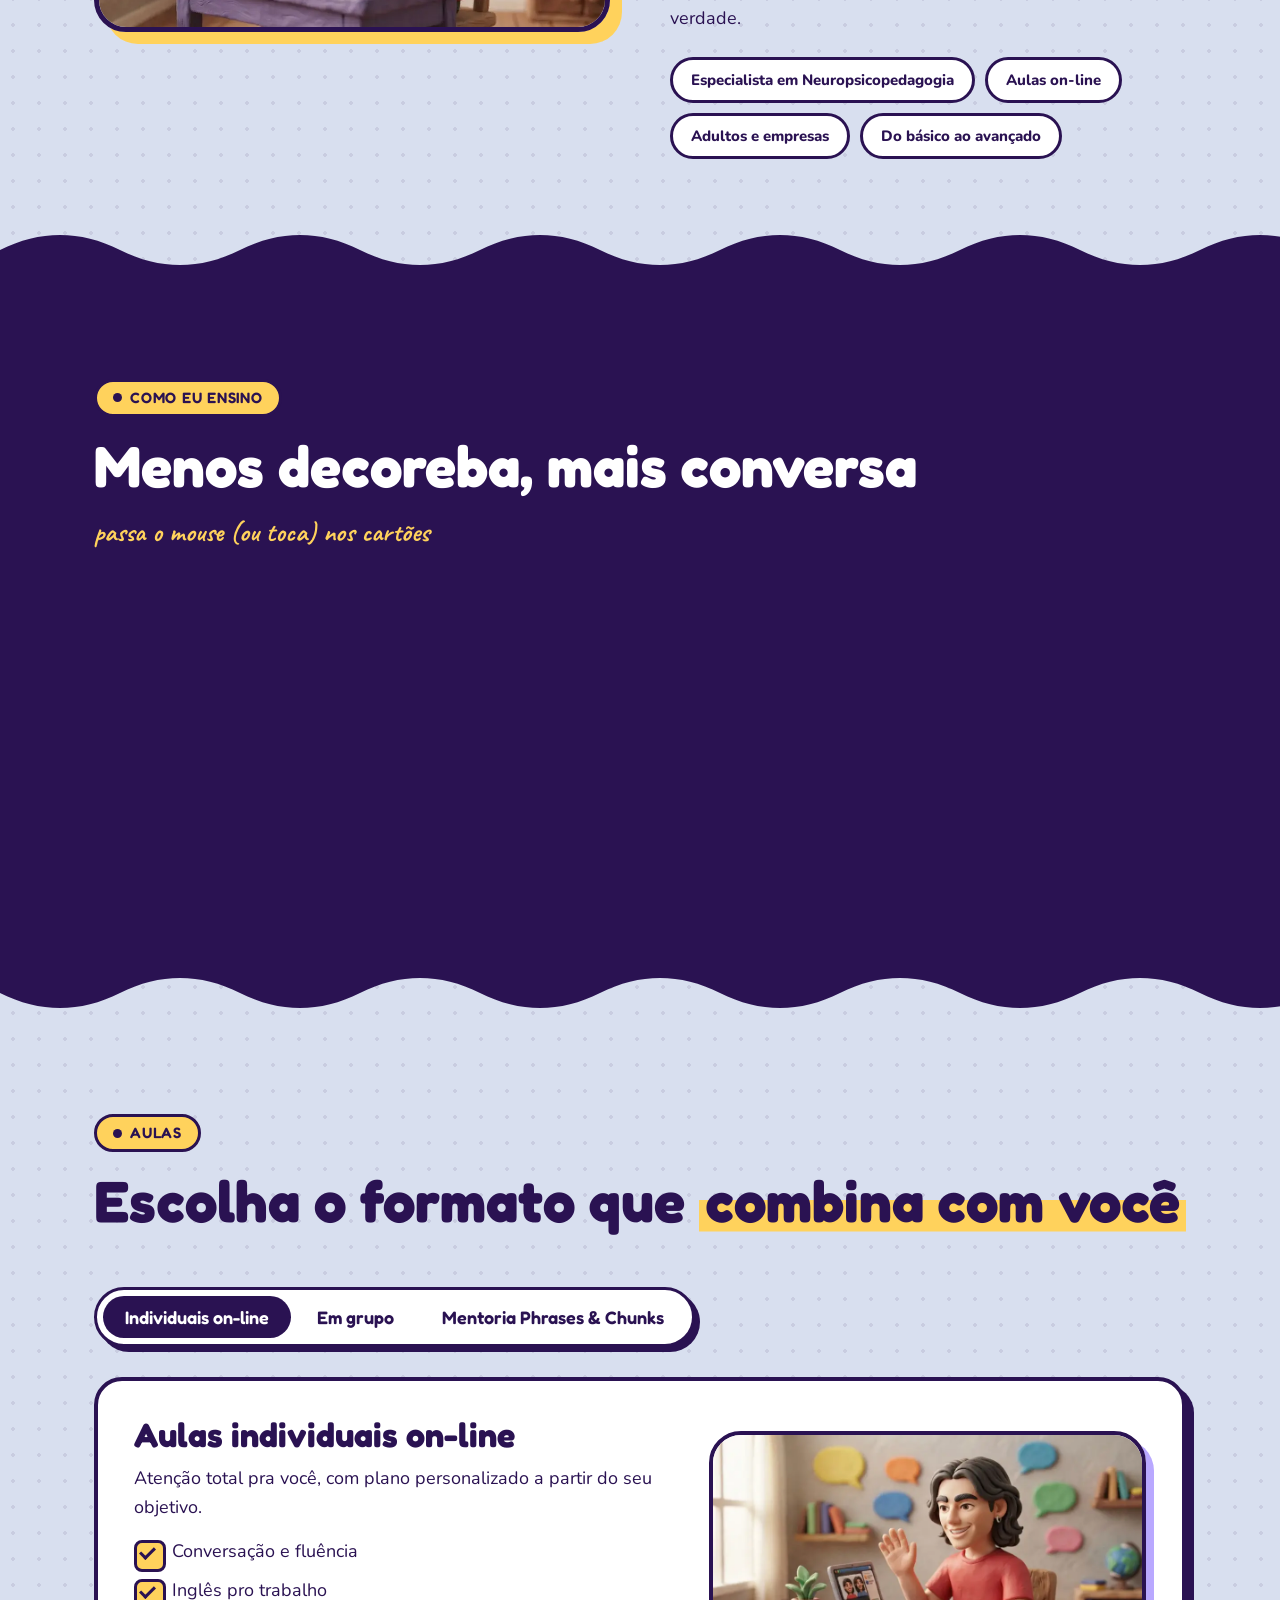
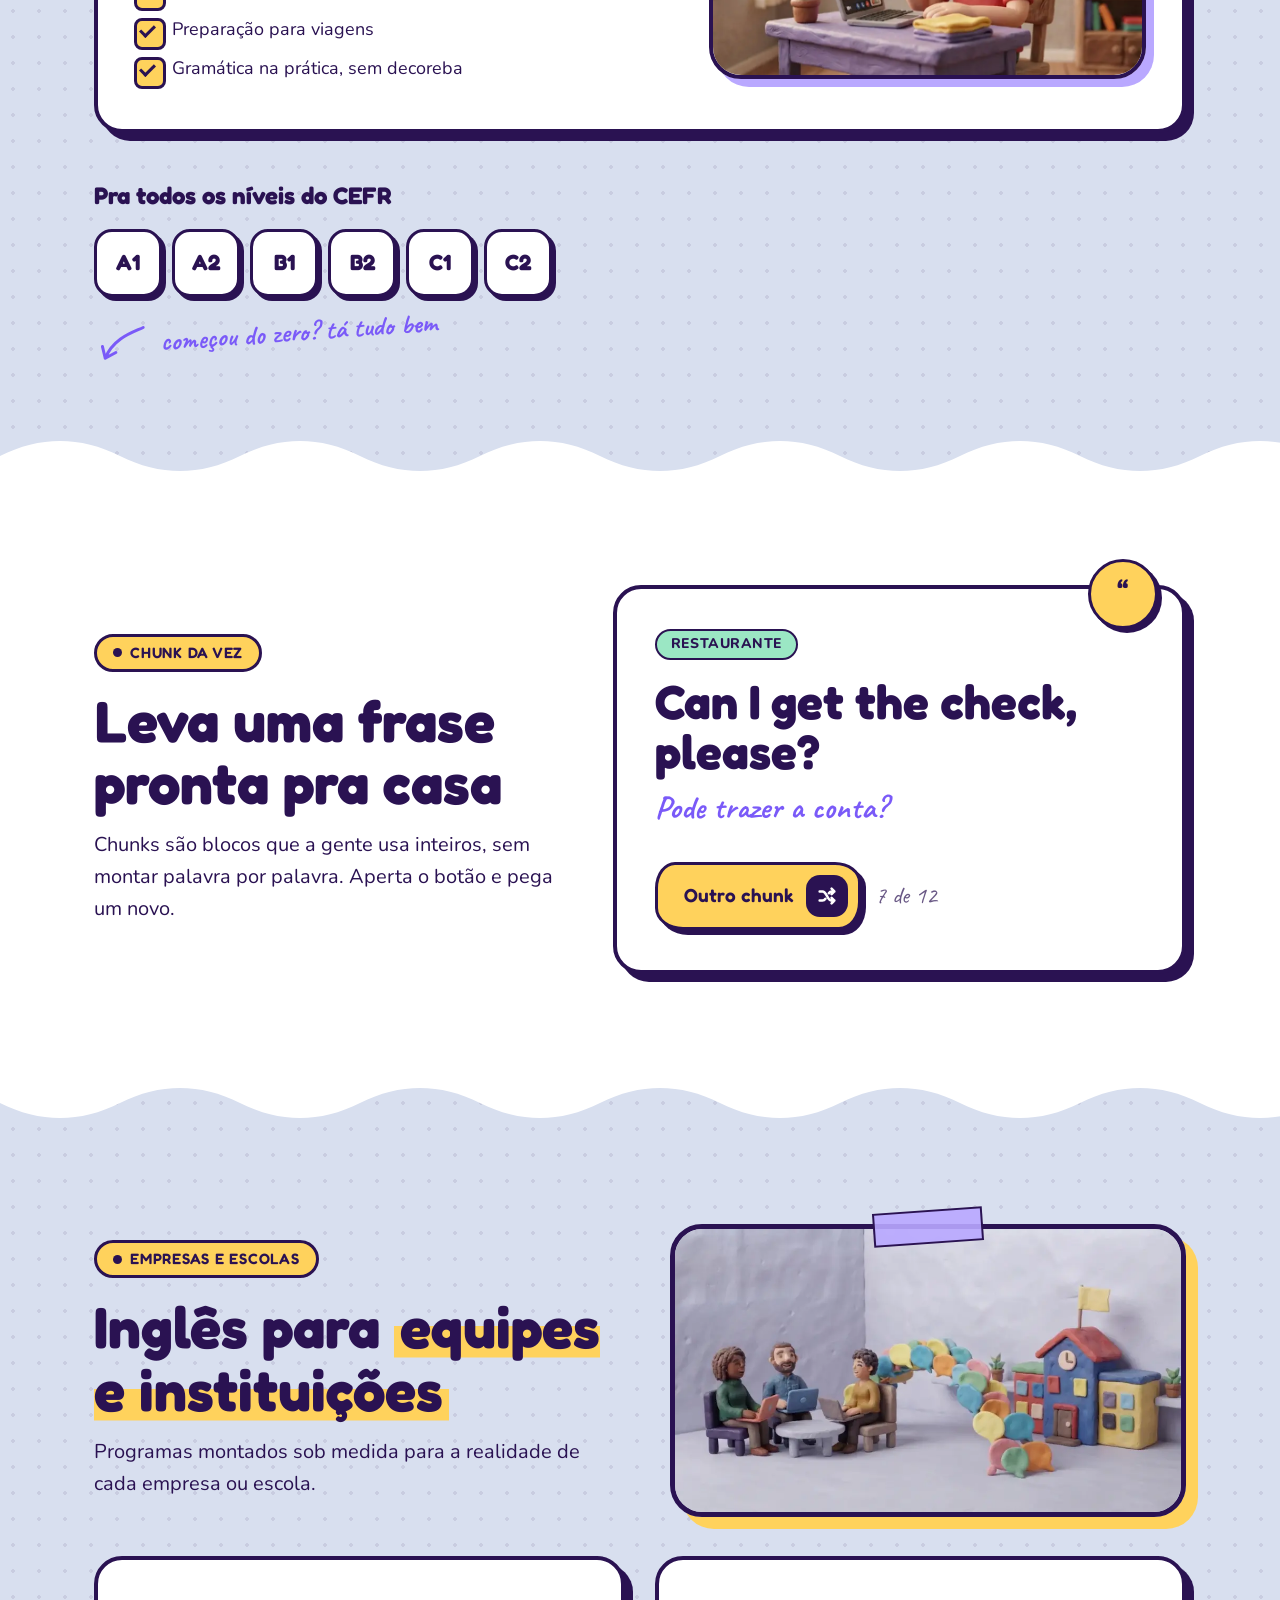
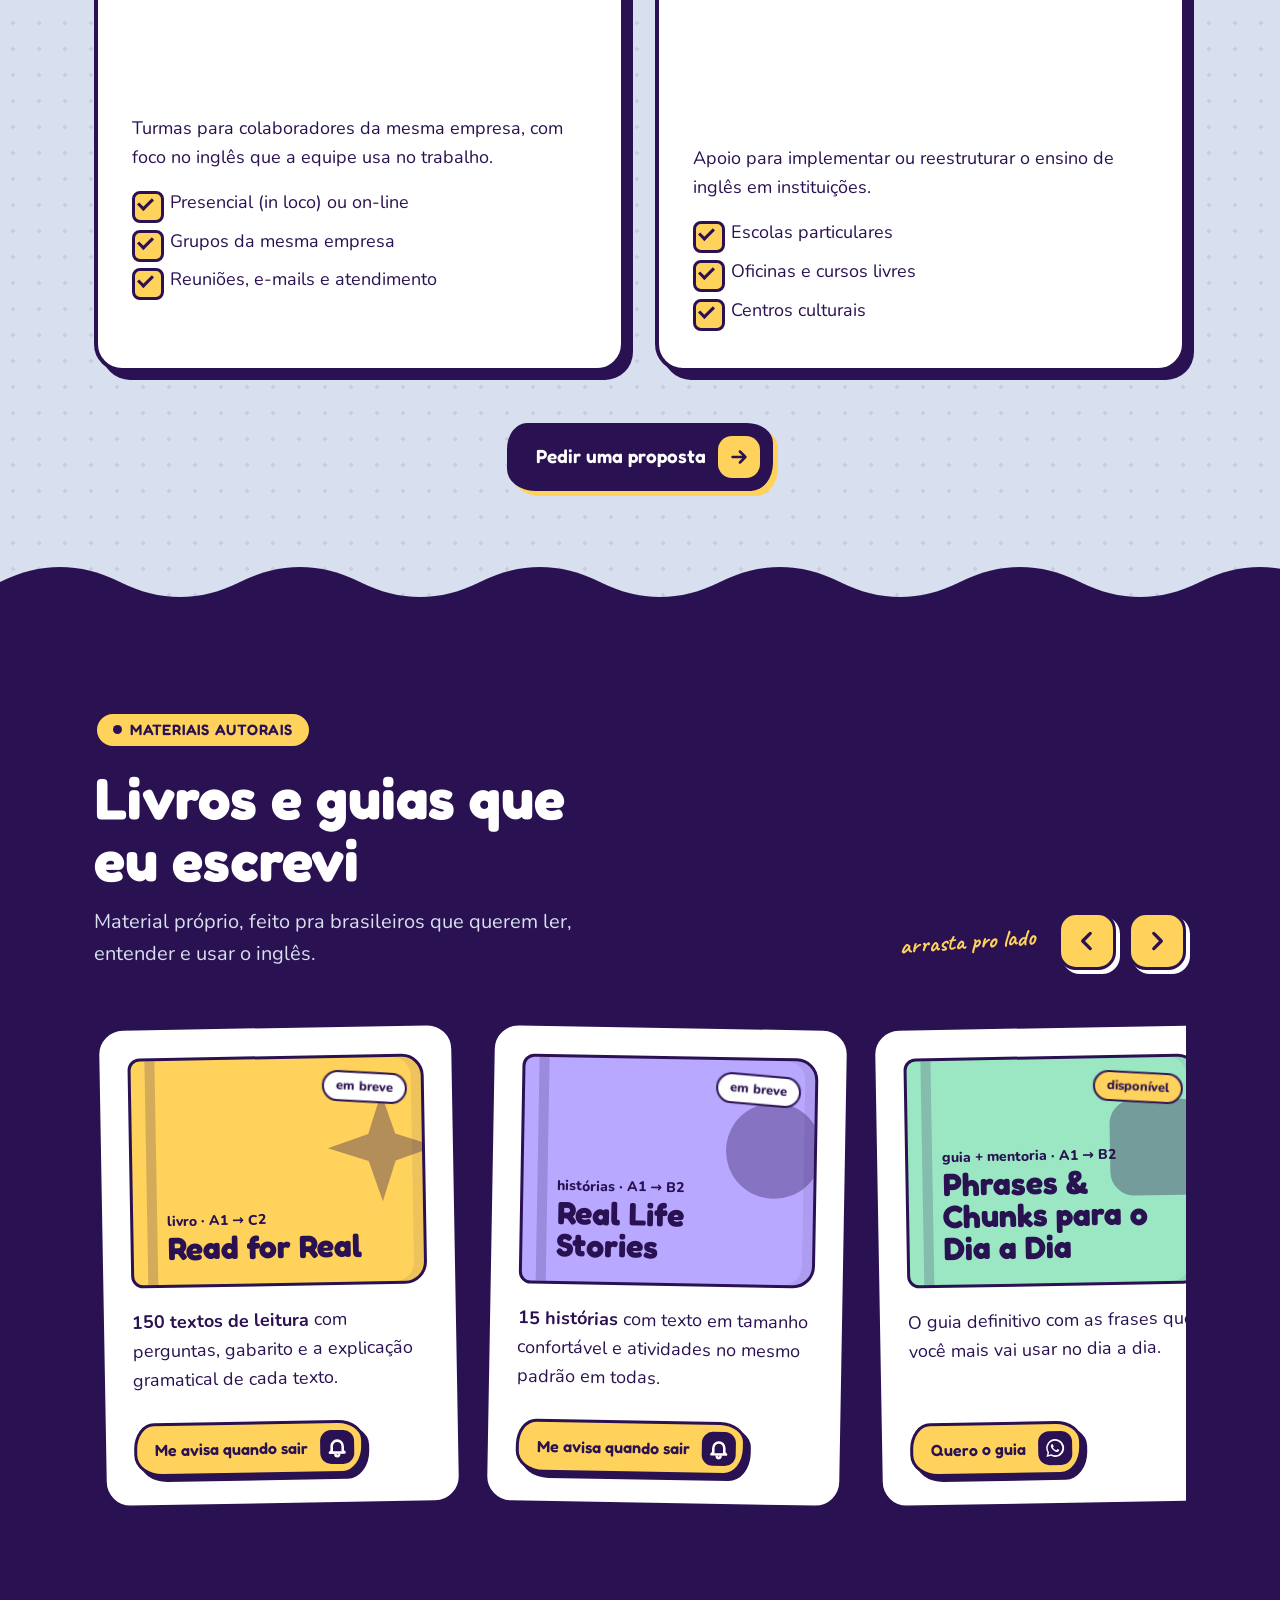
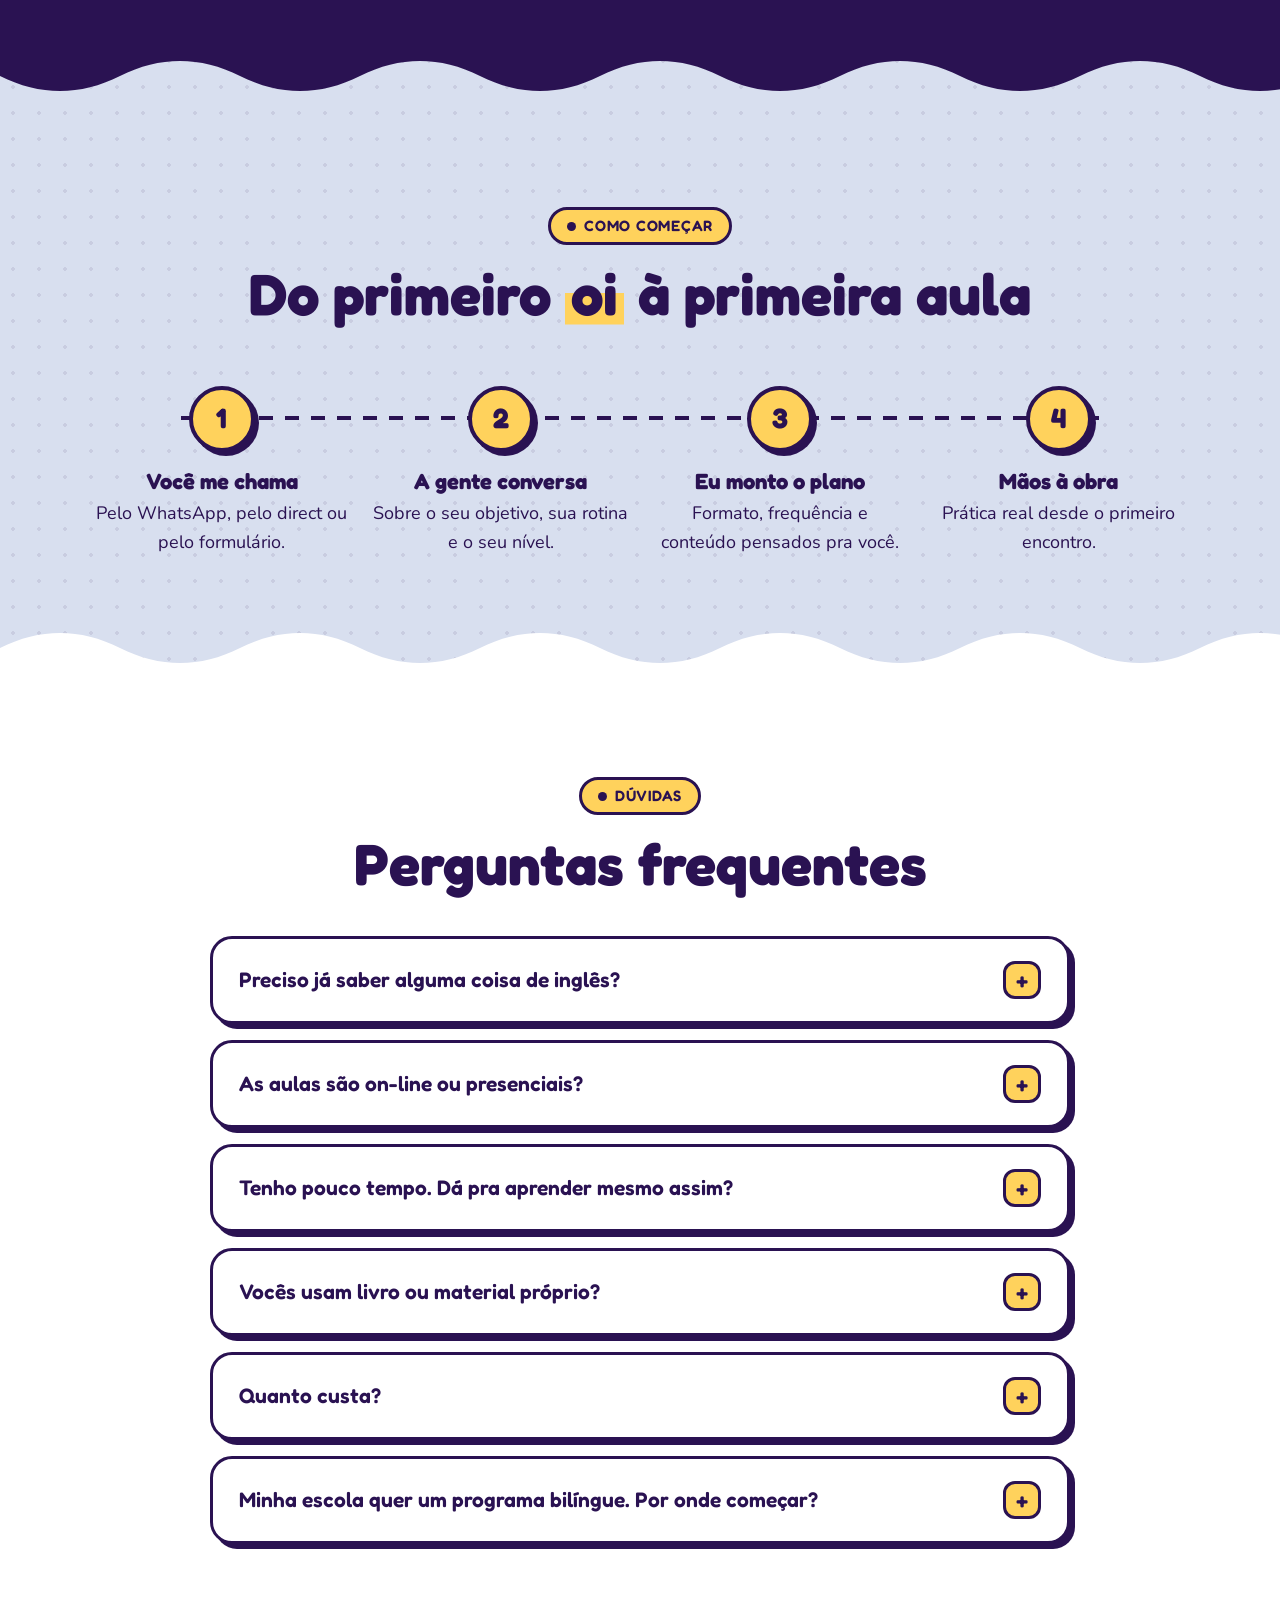
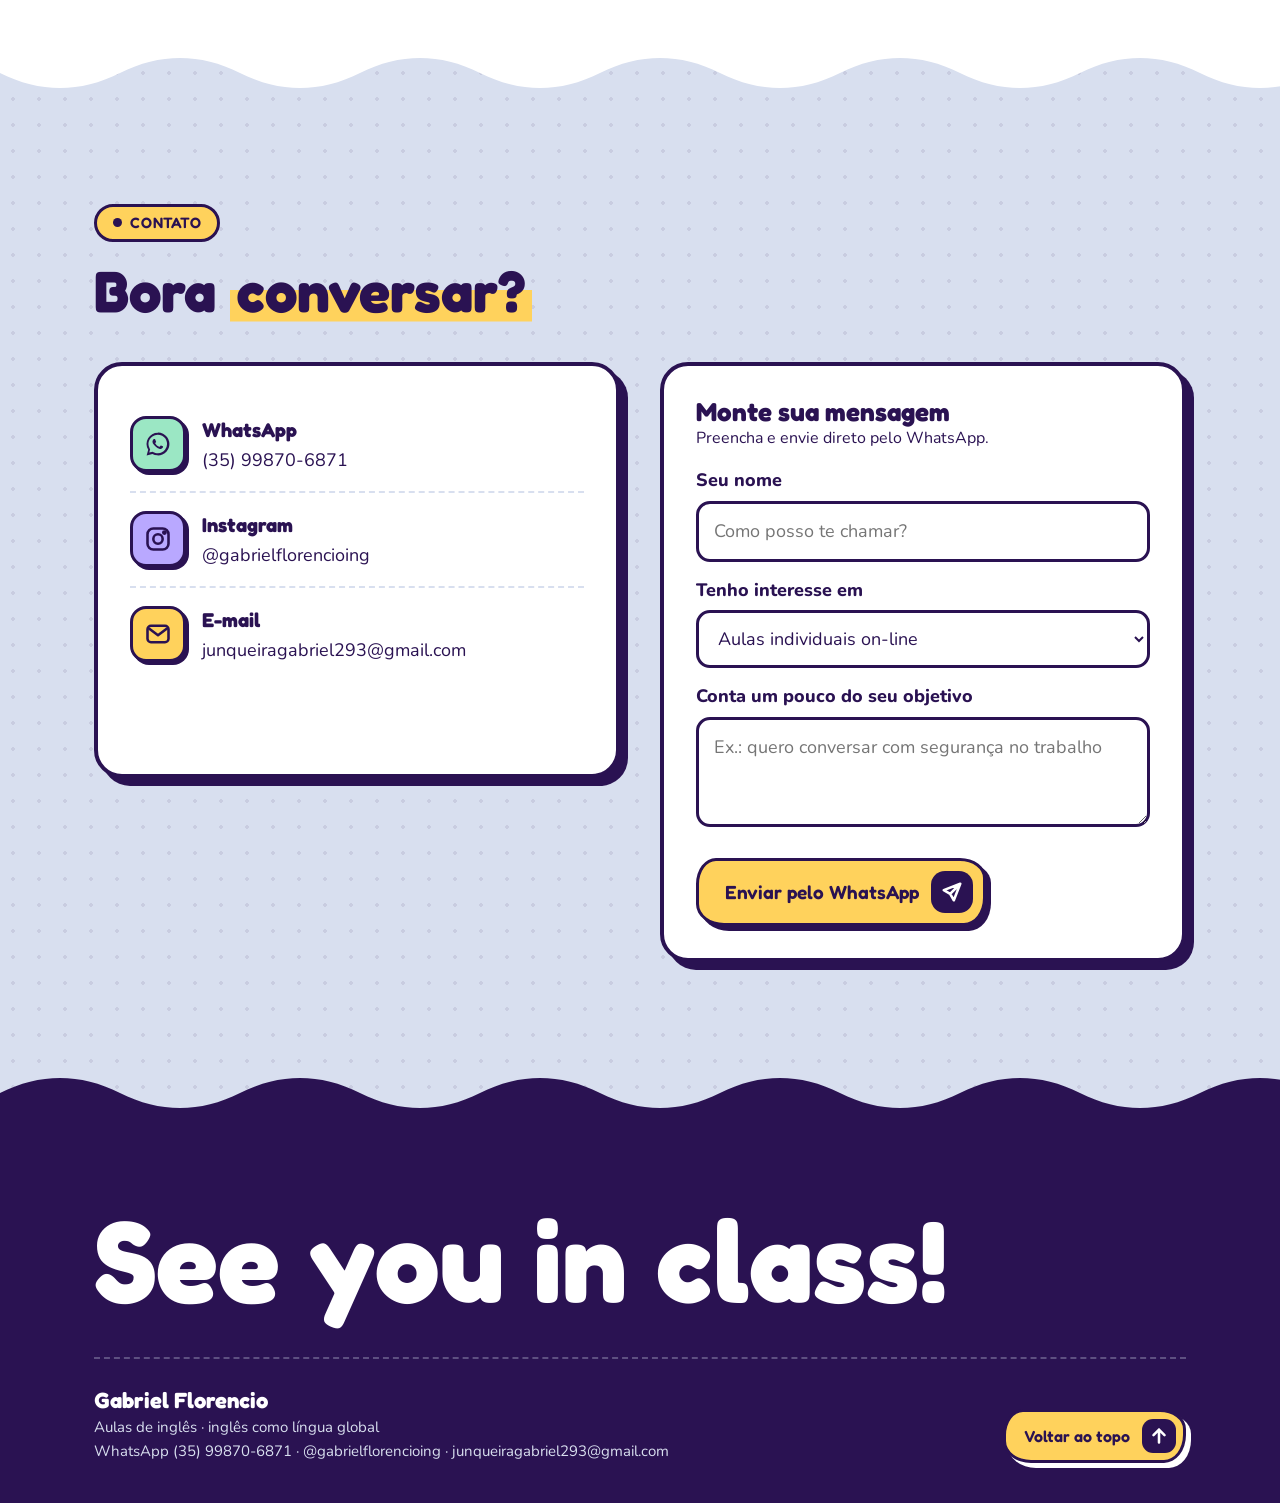
==== commit 07b57cd6: "Remove unused sticker book div from index.html" ====
--- a/index.html
+++ b/index.html
@@ -414,7 +414,6 @@
   <div class="sticker book"><div class="cover" style="background:var(--yel)"><svg class="deco" viewBox="0 0 40 40"><path d="M20 2l4.5 13.5L38 20l-13.5 4.5L20 38l-4.5-13.5L2 20l13.5-4.5z" fill="#2A1252"/></svg><span class="soon">em breve</span><small>livro · A1 → C2</small><b>Read for Real</b></div><p><b>150 textos de leitura</b> com perguntas, gabarito e a explicação gramatical de cada texto.</p><br><a class="btn y sm" href="https://www.instagram.com/gabrielflorencioing/" target="_blank" rel="noopener"><span class="lbl"><span>Me avisa quando sair</span></span><i class="go"><svg viewBox="0 0 24 24" fill="none" stroke="#fff" stroke-width="2.8" stroke-linecap="round" stroke-linejoin="round"><path d="M6 16V11a6 6 0 0 1 12 0v5l2 2H4zM10 20a2 2 0 0 0 4 0"/></svg></i></a></div>
   <div class="sticker book"><div class="cover" style="background:var(--pink)"><svg class="deco" viewBox="0 0 40 40"><circle cx="20" cy="20" r="16" fill="#2A1252"/></svg><span class="soon">em breve</span><small>histórias · A1 → B2</small><b>Real Life Stories</b></div><p><b>15 histórias</b> com texto em tamanho confortável e atividades no mesmo padrão em todas.</p><br><a class="btn y sm" href="https://www.instagram.com/gabrielflorencioing/" target="_blank" rel="noopener"><span class="lbl"><span>Me avisa quando sair</span></span><i class="go"><svg viewBox="0 0 24 24" fill="none" stroke="#fff" stroke-width="2.8" stroke-linecap="round" stroke-linejoin="round"><path d="M6 16V11a6 6 0 0 1 12 0v5l2 2H4zM10 20a2 2 0 0 0 4 0"/></svg></i></a></div>
   <div class="sticker book"><div class="cover" style="background:var(--mint)"><svg class="deco" viewBox="0 0 40 40"><rect x="4" y="4" width="32" height="32" rx="8" fill="#2A1252"/></svg><span class="soon" style="background:var(--yel)">disponível</span><small>guia + mentoria · A1 → B2</small><b>Phrases &amp; Chunks para o Dia a Dia</b></div><p>O guia definitivo com as frases que você mais vai usar no dia a dia.</p><br><a class="btn y sm" href="https://wa.me/5535998706871?text=Ol%C3%A1%2C%20Gabriel!%20Quero%20saber%20mais%20sobre%20o%20Guia%20de%20Phrases%20%26%20Chunks." target="_blank" rel="noopener"><span class="lbl"><span>Quero o guia</span></span><i class="go"><svg viewBox="0 0 32 32" fill="#fff"><path d="M16 3a13 13 0 0 0-11.2 19.6L3 29l6.6-1.7A13 13 0 1 0 16 3zm0 23.6c-2 0-4-.6-5.7-1.6l-.4-.2-3.9 1 1-3.8-.3-.4A10.6 10.6 0 1 1 16 26.6zm5.8-7.9c-.3-.2-1.9-.9-2.2-1s-.5-.2-.7.2-.8 1-1 1.2-.4.2-.7.1a8.7 8.7 0 0 1-4.3-3.8c-.3-.6.3-.5.9-1.6.1-.2 0-.4 0-.5l-1-2.4c-.3-.6-.5-.5-.7-.5h-.6c-.2 0-.5.1-.8.4a3.3 3.3 0 0 0-1 2.5 5.8 5.8 0 0 0 1.2 3.1c.2.2 2.1 3.2 5 4.5 1.9.8 2.6.9 3.5.7.6-.1 1.9-.8 2.1-1.5.3-.7.3-1.4.2-1.5l-.5-.3z"/></svg></i></a></div>
-  <div class="sticker book" style="overflow:hidden;padding:0"><img src="[data-uri]" alt="Livros de massinha" style="height:100%;object-fit:cover" draggable="false"></div>
  </div>
 </div></section>
 
